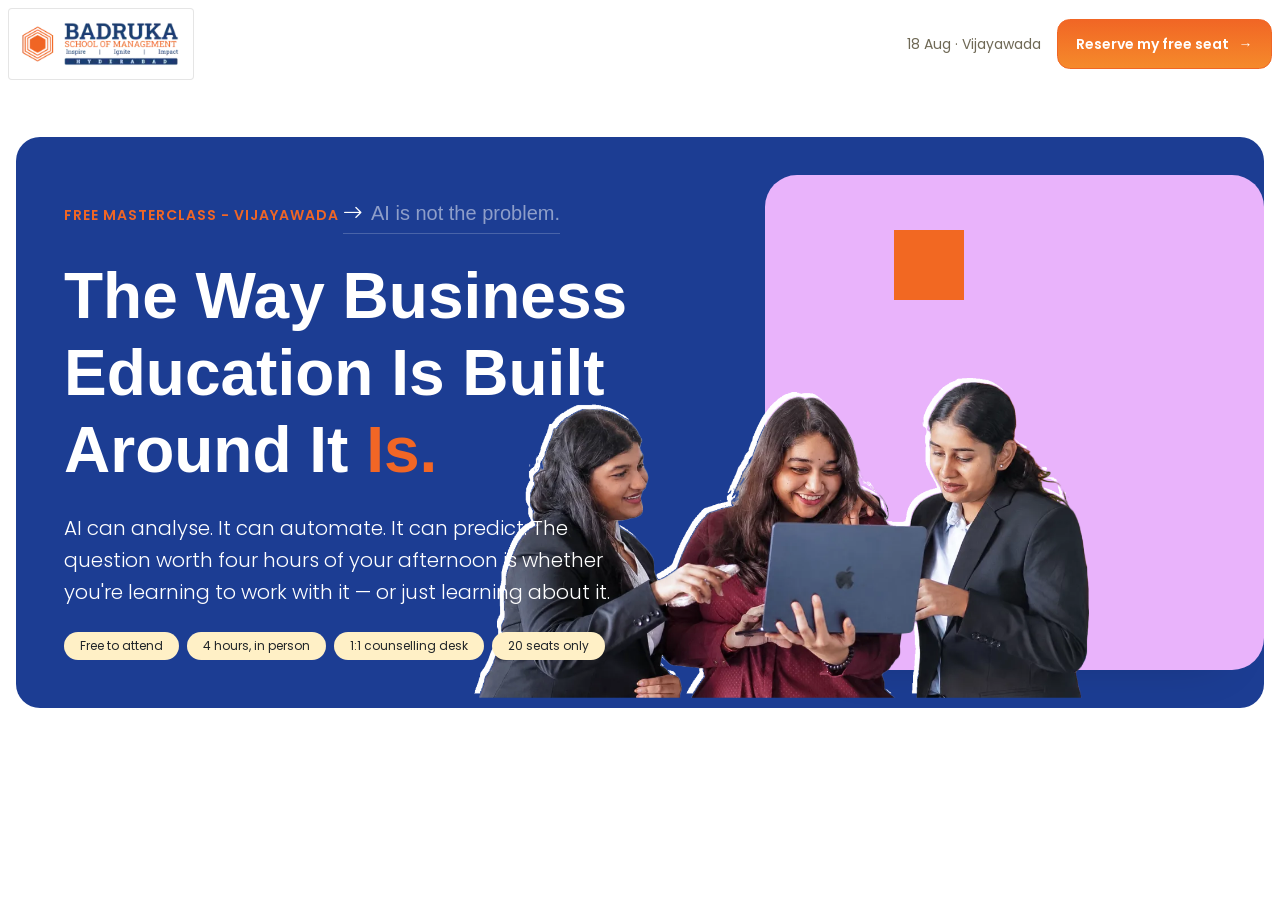
==== index.html @ 1cd5fc6a "commit changes" ====
<!doctype html>
<html lang="en">

<head>
  <meta charset="UTF-8" />
  <meta name="viewport" content="width=device-width, initial-scale=1.0" />
  <title>Badruka - MasterClass LP</title>
  <link rel="icon" href="images/favicon.webp" sizes="32x32" />
  <link rel="preconnect" href="https://fonts.googleapis.com">
  <link rel="preconnect" href="https://fonts.gstatic.com" crossorigin>
  <link
    href="https://fonts.googleapis.com/css2?family=Poppins:ital,wght@0,100;0,200;0,300;0,400;0,500;0,600;0,700;0,800;0,900;1,100;1,200;1,300;1,400;1,500;1,600;1,700;1,800;1,900&display=swap"
    rel="stylesheet">
  <link rel="preload" as="image" href="images/banner-mob.webp" media="(max-width: 767px)" fetchpriority="high" />
  <link rel="preload" as="image" href="images/BSM_2 1.webp" fetchpriority="high" />
  <link rel="preload" as="image" href="images/banner-top.webp" media="(min-width: 768px)" fetchpriority="high" />

  <link href="https://api.fontshare.com/v2/css?f[]=satoshi@300,400,500,700,900&display=swap" rel="stylesheet" />
  <link rel="stylesheet" href="https://cdn.jsdelivr.net/npm/bootstrap-icons@1.11.3/font/bootstrap-icons.min.css" />
  <link href="https://cdn.jsdelivr.net/npm/bootstrap@5.3.7/dist/css/bootstrap.min.css" rel="stylesheet" />
  <noscript>
    <link rel="stylesheet" href="https://cdn.jsdelivr.net/npm/bootstrap@5.3.3/dist/css/bootstrap.min.css" />
  </noscript>
  <link rel="stylesheet" href="https://cdn.jsdelivr.net/npm/swiper@11/swiper-bundle.min.css" />
  <link rel="stylesheet" href="css/style.css" />
</head>

<body>
  <nav>
    <div class="container header-contanier">
      <div class="row">
        <div class=" d-flex align-items-center justify-content-between gap-3 p-2">
          <div class="d-flex align-items-center justify-content-center bg-white navbar-img-box">
            <img src="images/BSM_2 1.webp" class="h-100 w-100 object-fit-cover" alt="">
          </div>
          <div class="left-nav-container d-flex align-items-center justify-content-center gap-3">
            <span class="text-color-gray font-normal d-none d-md-block">18 Aug · Vijayawada</span>
            <button class="admission-btn d-flex align-items-center justify-content-center text-white fw-600">Reserve my
              free seat
              <span>→</span></button>
          </div>
        </div>
      </div>
    </div>
  </nav>
  <section class="hero-section py-5 px-3 ">
    <div class="container-fluid position-relative overflow-hidden hero-card">
      <div class="row align-items-center g-4 min-vh-75">
        <div class="col-lg-6 z-2 text-white ps-lg-5 py-5">
          <span class="text-uppercase tracking-wide text-primary fw-semibold small">Free Masterclass - Vijayawada</span>

          <h2 class="h5 fw-normal text-white-50 mt-3 mb-4 strike-header">
            <i class="bi bi-arrow-right me-2 text-white"></i>AI is not the problem.
          </h2>

          <h1 class="display-3 fw-bold hero-title mb-4 text-white">
            The Way Business Education Is Built Around It <span class="text-primary">Is.</span>
          </h1>

          <p class="lead text-light-50 mb-4 max-w-lg">
            AI can analyse. It can automate. It can predict. The question worth four hours of your afternoon is whether
            you're learning to work with it — or just learning about it.
          </p>

          <!-- Feature Badges -->
          <div class="d-flex flex-wrap gap-2 mt-4">
            <span class="badge rounded-pill bg-cream text-dark fw-normal px-3 py-2">Free to attend</span>
            <span class="badge rounded-pill bg-cream text-dark fw-normal px-3 py-2">4 hours, in person</span>
            <span class="badge rounded-pill bg-cream text-dark fw-normal px-3 py-2">1:1 counselling desk</span>
            <span class="badge rounded-pill bg-cream text-dark fw-normal px-3 py-2">20 seats only</span>
          </div>
        </div>
        <div class="col-lg-6 position-relative z-1 d-flex justify-content-end align-items-center min-height-500">
          <!-- Pink Background Box -->
          <div class="pink-bg-card rounded-5"></div>

          <!-- Orange Decorative Box -->
          <div class="orange-square"></div>

          <!-- People Image Cutout -->
          <img src="images/ChatGPT Image Jul 30, 2026, 04_24_31 PM copy 1.webp" alt="Students"
            class="img-fluid people-img z-3">

          <!-- Booking Form Card -->
          <div class="card booking-card border-0 rounded-4 shadow-lg p-4 z-4">
            <span class="text-uppercase tracking-wider text-primary fw-bold x-small">Save Your Place</span>
            <h3 class="h4 fw-bold mb-4 mt-2">A room for 20 serious questions.</h3>

            <div class="detail-row d-flex justify-content-between py-2 border-bottom">
              <span class="text-muted text-uppercase x-small fw-semibold">Date</span>
              <span class="fw-medium small">Tuesday 18 August 2026</span>
            </div>

            <div class="detail-row d-flex justify-content-between py-2 border-bottom">
              <span class="text-muted text-uppercase x-small fw-semibold">Time</span>
              <span class="fw-medium small">12:00 PM – 4:00 PM IST</span>
            </div>

            <div class="detail-row d-flex justify-content-between py-2 border-bottom mb-4">
              <span class="text-muted text-uppercase x-small fw-semibold">Venue</span>
              <span class="fw-medium small text-end">DV Manor Hotel, Vijayawada</span>
            </div>

            <button class="btn btn-orange w-100 py-2 fw-semibold rounded-3 mb-4">
              Reserve my free seat &rarr;
            </button>

            <!-- Countdown Timer -->
            <div class="text-center">
              <p class="text-muted text-uppercase x-small fw-bold tracking-widest mb-2">Starts In</p>
              <div class="row text-center g-2">
                <div class="col-4">
                  <span class="h4 fw-bold mb-0 d-block">00</span>
                  <span class="x-small text-muted text-uppercase fw-semibold">Days</span>
                </div>
                <div class="col-4">
                  <span class="h4 fw-bold mb-0 d-block">00</span>
                  <span class="x-small text-muted text-uppercase fw-semibold">Hours</span>
                </div>
                <div class="col-4">
                  <span class="h4 fw-bold mb-0 d-block">00</span>
                  <span class="x-small text-muted text-uppercase fw-semibold">Mins</span>
                </div>
              </div>
            </div>
          </div>
        </div>
      </div>
    </div>
  </section>
</body>

</html>
---- css/style.css ----
:root {
  --primary: #f16625;
  --color-gray: #6F6956;
  --primary-dark: #d4551a;
  --secondary: #111111;
  --white: #ffffff;
  --text: #444444;
  --heading: #1b1b1b;
  --border: #ececec;
  --bg: #fafafa;
  --bg-blue: #1C3D93;
  --bg-pink: #E9B3FB;
  --bg-cream: #FFF0C6;
  --accent-orange: #f26822;
  --transition: 0.35s ease;
  --shadow: 0 15px 40px rgba(0, 0, 0, 0.08);
  --radius: 10px;
  --container: 1440px;
}

* {
  margin: 0;
  padding: 0;
  box-sizing: border-box;
}

html {
  scroll-behavior: smooth;
}

body {
  font-family: "Poppins", sans-serif;
  font-size: 16px;
  color: var(--text);
  background: #fff;
  overflow-x: hidden;
  line-height: 1.6;
}

img {
  max-width: 100%;
  display: block;
  transition: var(--transition);
}

a {
  text-decoration: none;
  transition: var(--transition);
}

a,
button {
  transition: all 0.3s ease;
}

ul {
  list-style: none;
  margin: 0;
  padding: 0;
}

button {
  border: none;
  outline: none;
}

p {
  margin-bottom: 0;
}

.container {
  max-width: var(--container);
}

.text-primary {
  color: var(--primary) !important;
}

.text-color-gray {
  color: var(--color-gray) !important;
}

.bg-primary {
  background: var(--primary) !important;
}

.rounded-xl {
  border-radius: 18px;
}

.fw-600 {
  font-weight: 600 !important;
}

.shadow-custom {
  box-shadow: var(--shadow);
}

.section-padding {
  padding: 80px 0;
}

.section-padding-sm {
  padding: 70px 0;
}

.zoom-hover {
  overflow: hidden;
  border-radius: 16px;
}

.zoom-hover img:hover {
  transform: scale(1.08);
}

/*==================================================
  SCROLLBAR
==================================================*/

::-webkit-scrollbar {
  width: 6px;
}

::-webkit-scrollbar-track {
  background: #f3f3f3;
}

::-webkit-scrollbar-thumb {
  background: var(--primary);
  border-radius: 20px;
}

::-webkit-scrollbar-thumb:hover {
  background: var(--primary-dark);
}

::selection {
  background: var(--primary);
  color: #fff;
}

h1,
h2,
h3,
h4,
h5,
h6 {
  font-family: 'Satoshi', sans-serif;
  color: var(--heading);
  font-weight: 700;
  margin-bottom: 0;
}

.header-contanier {
  border-bottom: 1px solid rgba(0, 0, 0, 0.00);
  background: rgba(255, 255, 255, 0.95);
}

.navbar-img-box {
  border-radius: 4px;
  border: 1px solid rgba(0, 0, 0, 0.10);
  padding: 10px;
}

.navbar-img-box img {
  aspect-ratio: 142.00/43.40;
  flex-shrink: 0;
  align-self: stretch;
  max-height: 50px;
}

.left-nav-container span,
.admission-btn {
  font-size: 14px;
  line-height: 20px;
}

.admission-btn {
  border-radius: 12.8px;
  border: 1px solid #F16625;
  background: linear-gradient(180deg, #F16625 0%, #F58A2B 100%);
  padding: 13.6px 18.4px;
  gap: 9.6px;
}

.admission-btn:hover {
  background: var(--primary-dark);
  color: #fff;
}

.text-orange {
  color: var(--accent-orange) !important;
}

.bg-cream {
  background-color: var(--bg-cream) !important;
}

.btn-orange {
  background-color: var(--accent-orange);
  color: #fff;
  border: none;
  transition: opacity 0.2s ease-in-out;
}

.btn-orange:hover {
  background-color: #d85718;
  color: #fff;
}

.x-small {
  font-size: 0.75rem;
}

.tracking-wide {
  letter-spacing: 1px;
}

.tracking-widest {
  letter-spacing: 2px;
}

/* Main Card Background */
.hero-card {
  background-color: var(--bg-blue);
  border-radius: 24px;
}

.strike-header {
  border-bottom: 1px solid rgba(255, 255, 255, 0.2);
  display: inline-block;
  padding-bottom: 8px;
}

/* Right Section Positioning */
.pink-bg-card {
  position: absolute;
  right: 0;
  top: 5%;
  width: 80%;
  height: 90%;
  background-color: var(--bg-pink);
  z-index: 1;
}

.orange-square {
  position: absolute;
  top: 15%;
  right: 48%;
  width: 70px;
  height: 70px;
  background-color: var(--accent-orange);
  z-index: 2;
}

/* Overlaying People Image */
.people-img {
  position: absolute;
  bottom: 0;
  right: 28%;
  max-height: 85%;
  object-fit: contain;
}

/* Floating White Booking Card */
.booking-card {
  position: relative;
  width: 380px;
  margin-right: 5%;
  background-color: var(--bg-cream);
}

.min-height-500 {
  min-height: 550px;
}

/* Mobile Responsiveness Overrides */
@media (max-width: 991.98px) {
  .pink-bg-card {
    width: 100%;
  }

  .people-img {
    position: relative;
    right: auto;
    max-height: 300px;
    margin-bottom: -30px;
  }

  .booking-card {
    width: 100%;
    margin-right: 0;
  }

  .orange-square {
    display: none;
  }
}

@media(max-width:768px) {
  .admission-btn {
    padding: 14px;
    gap: 6px;
  }
}
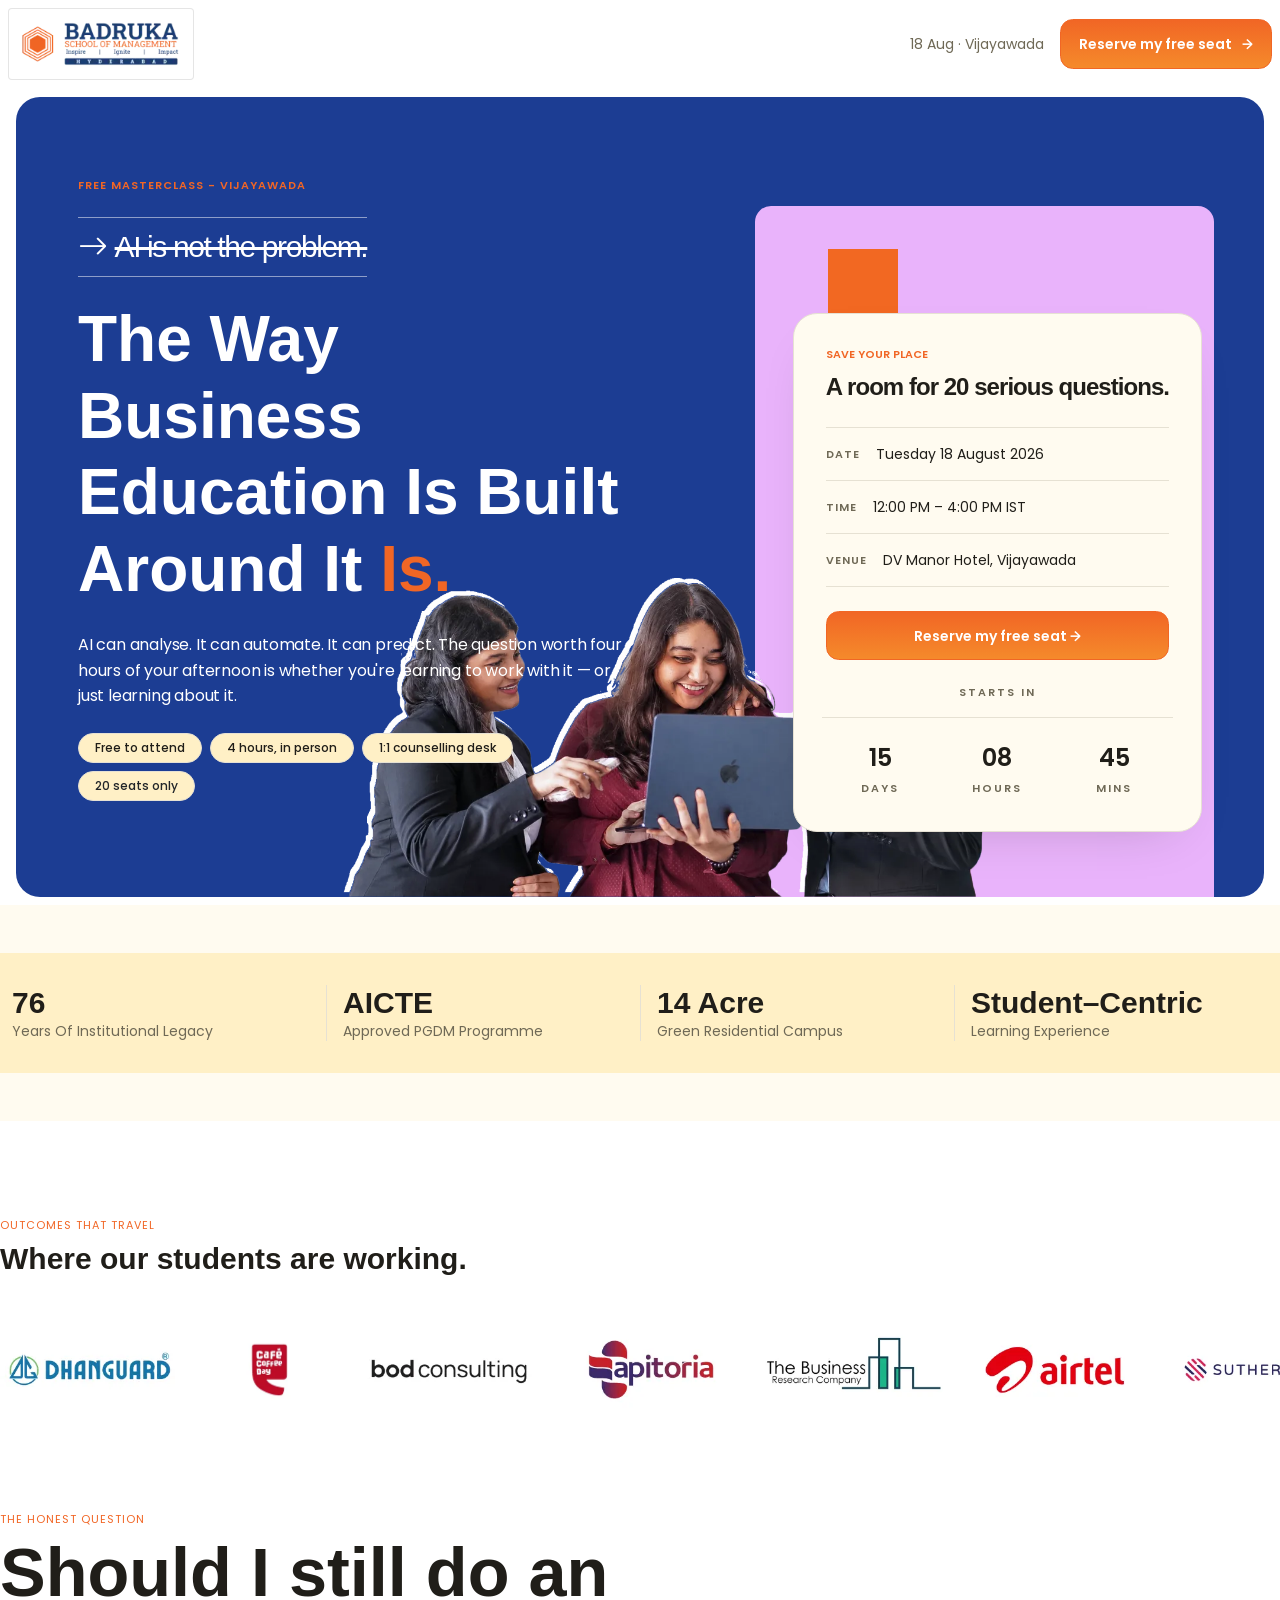
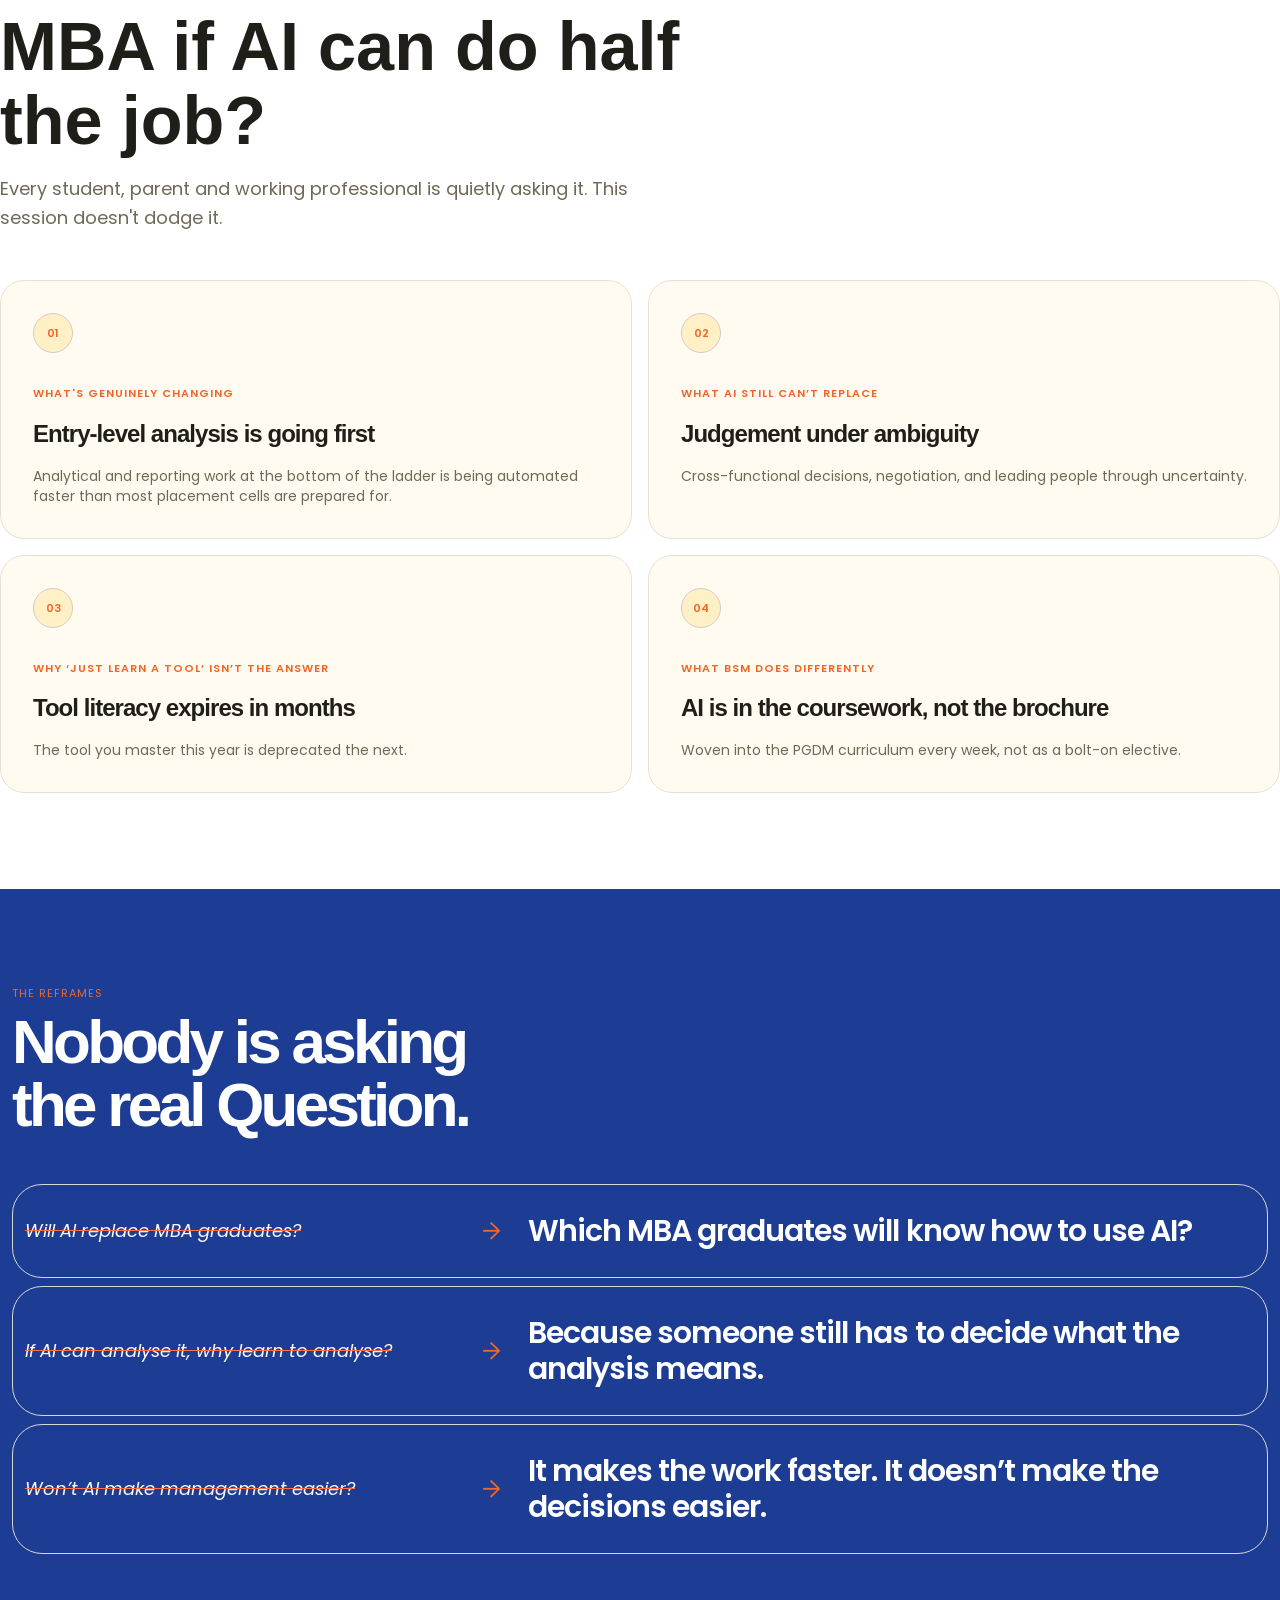
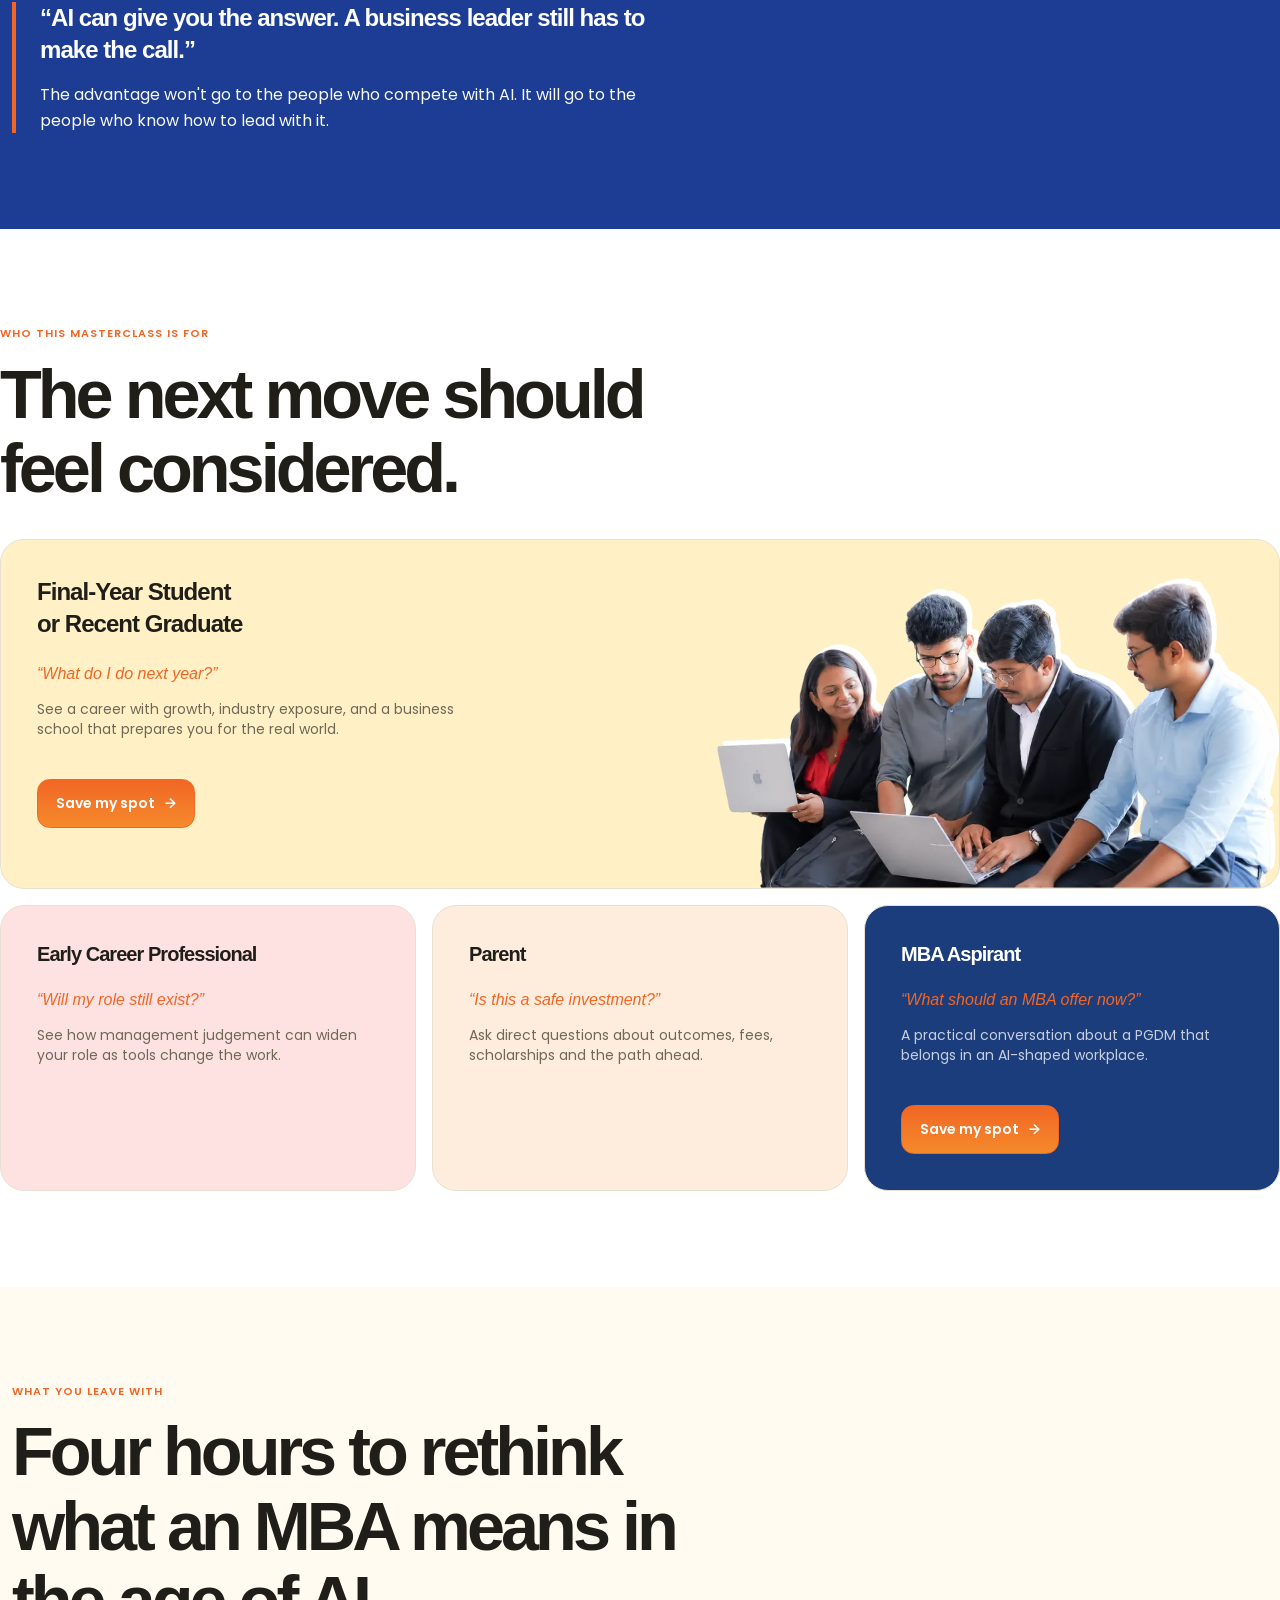
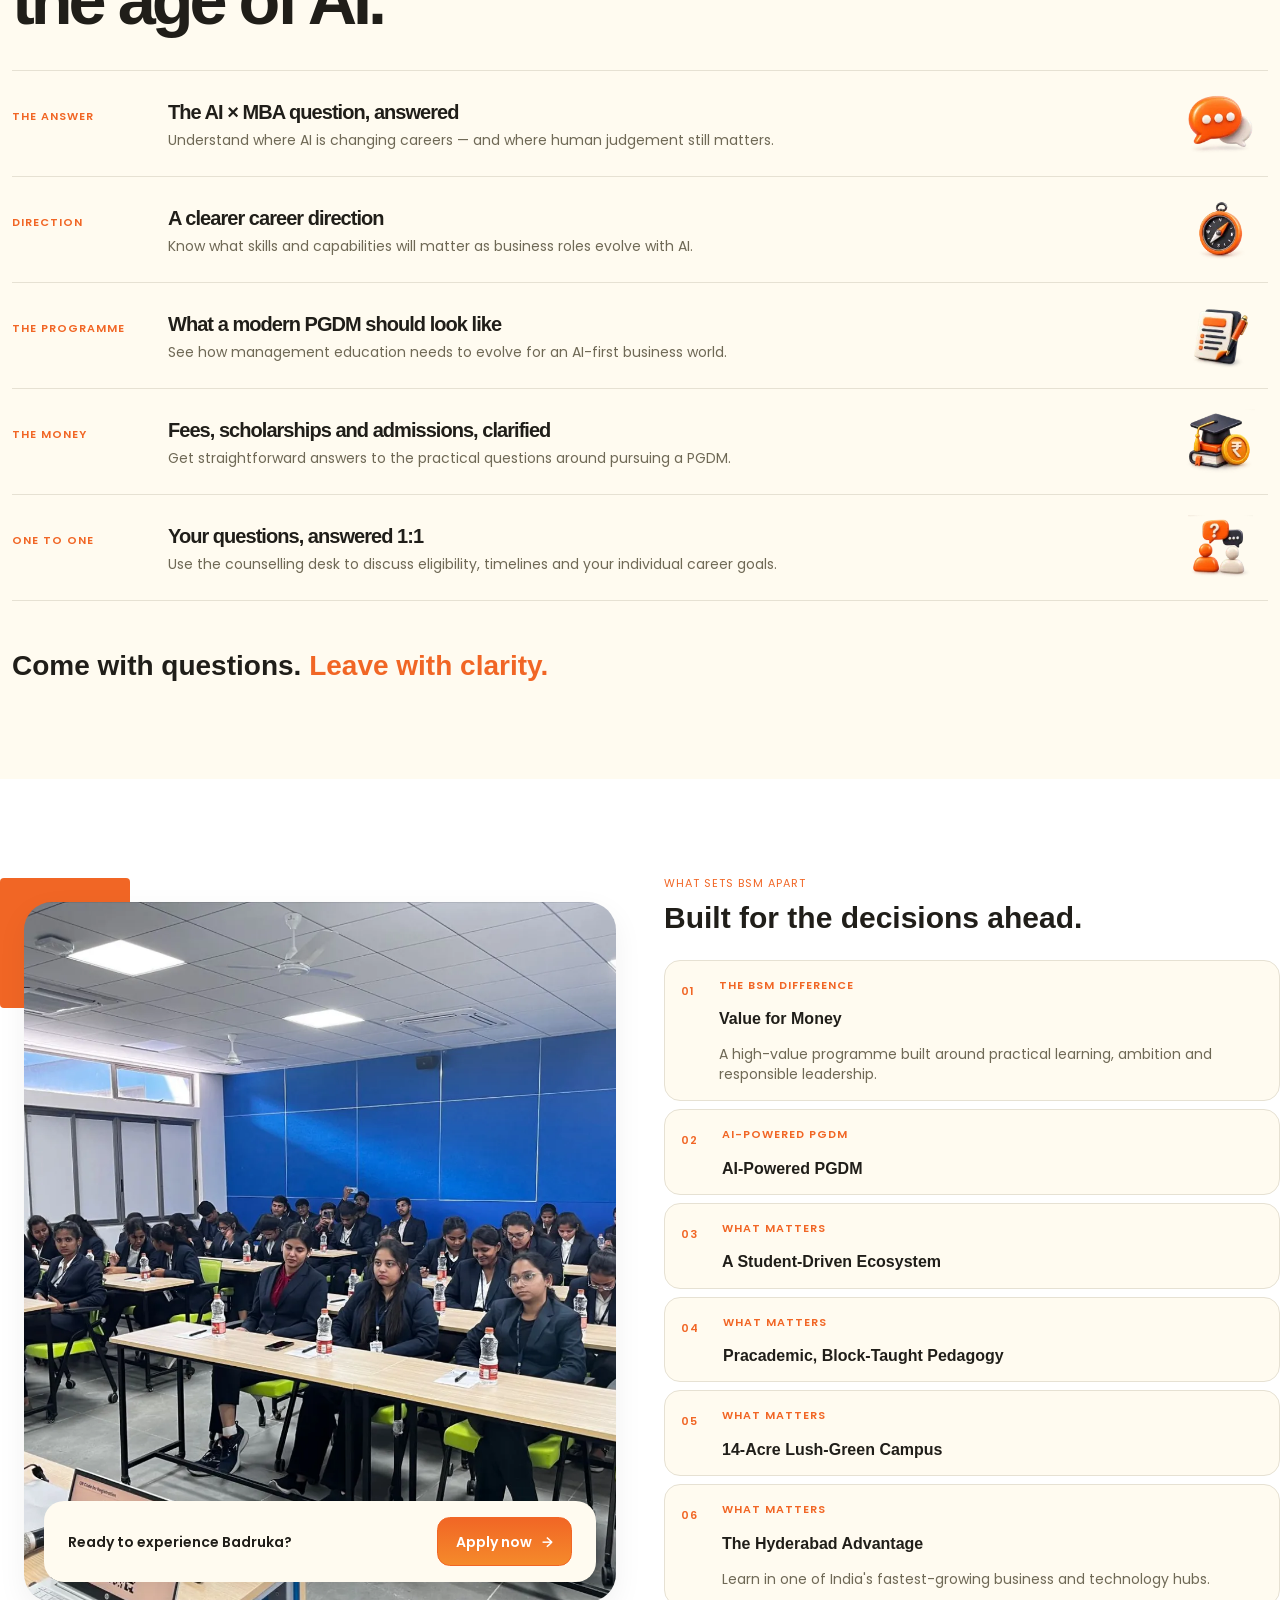
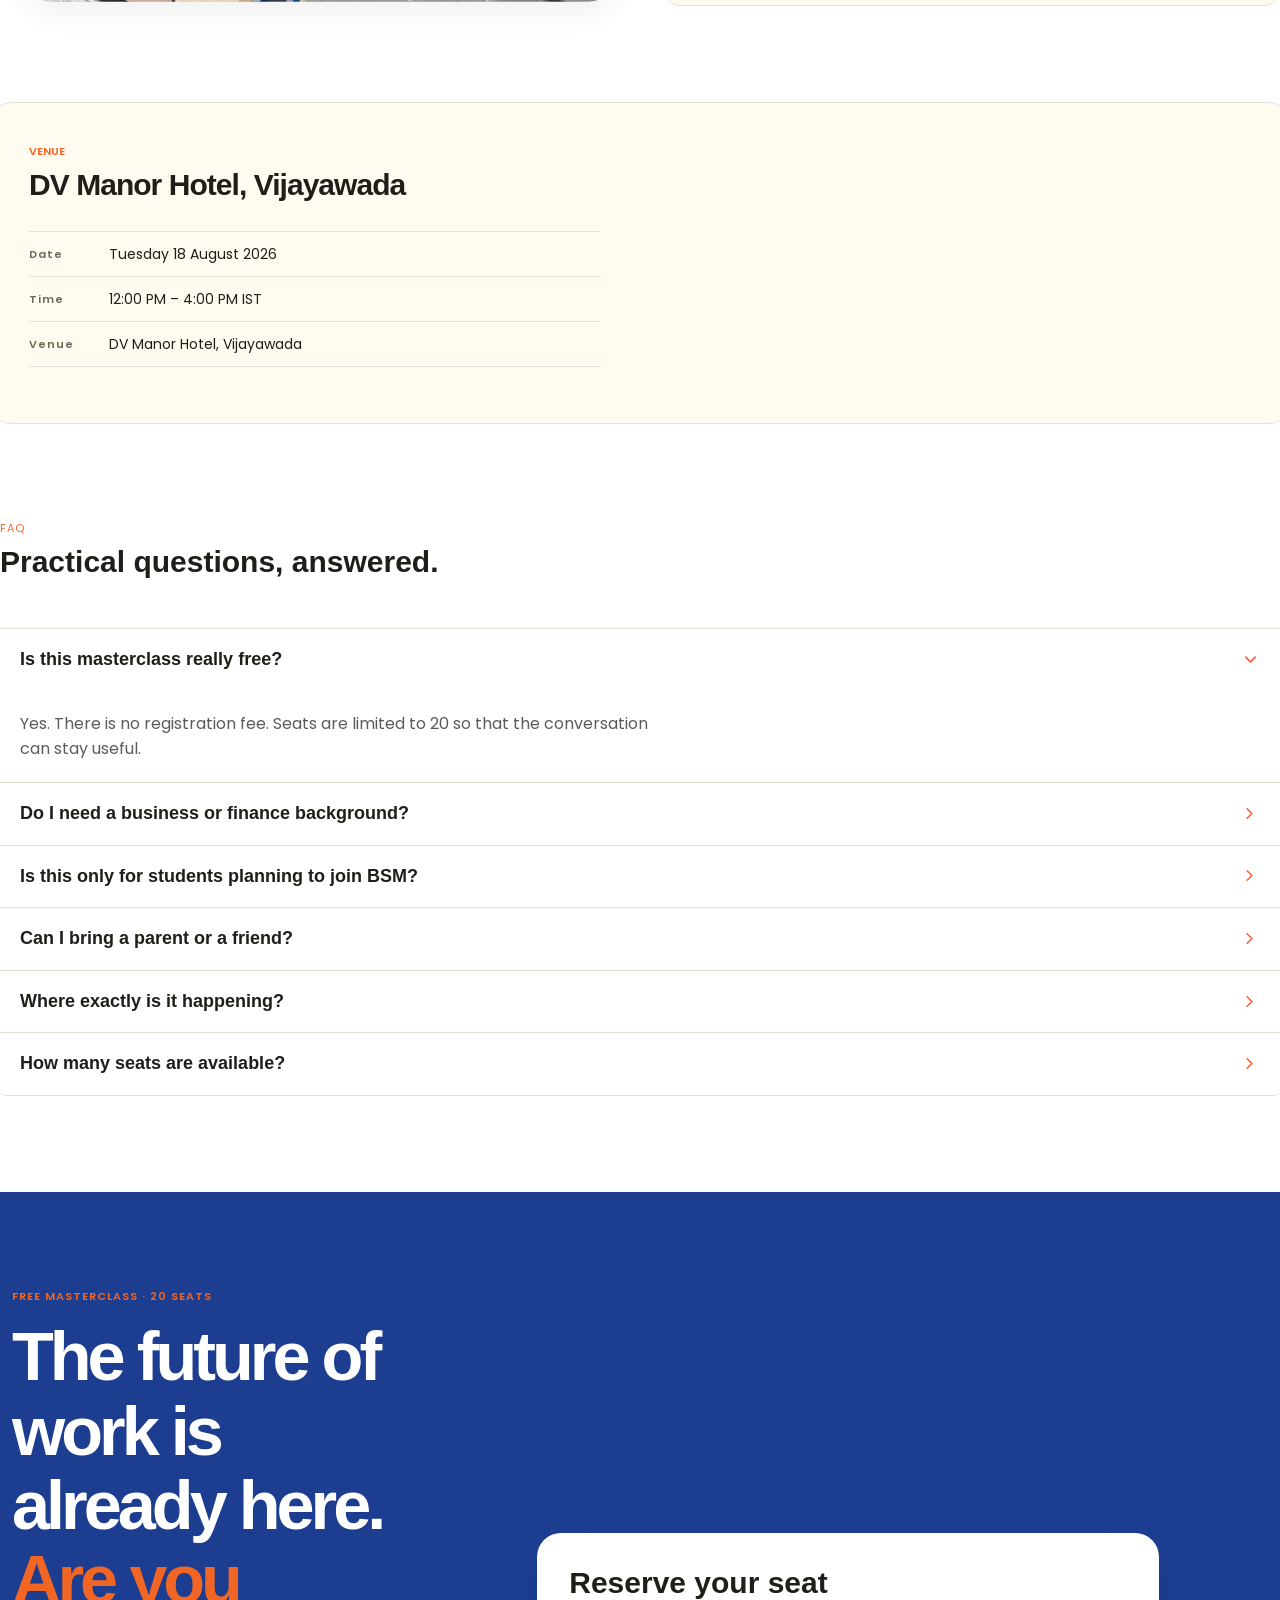
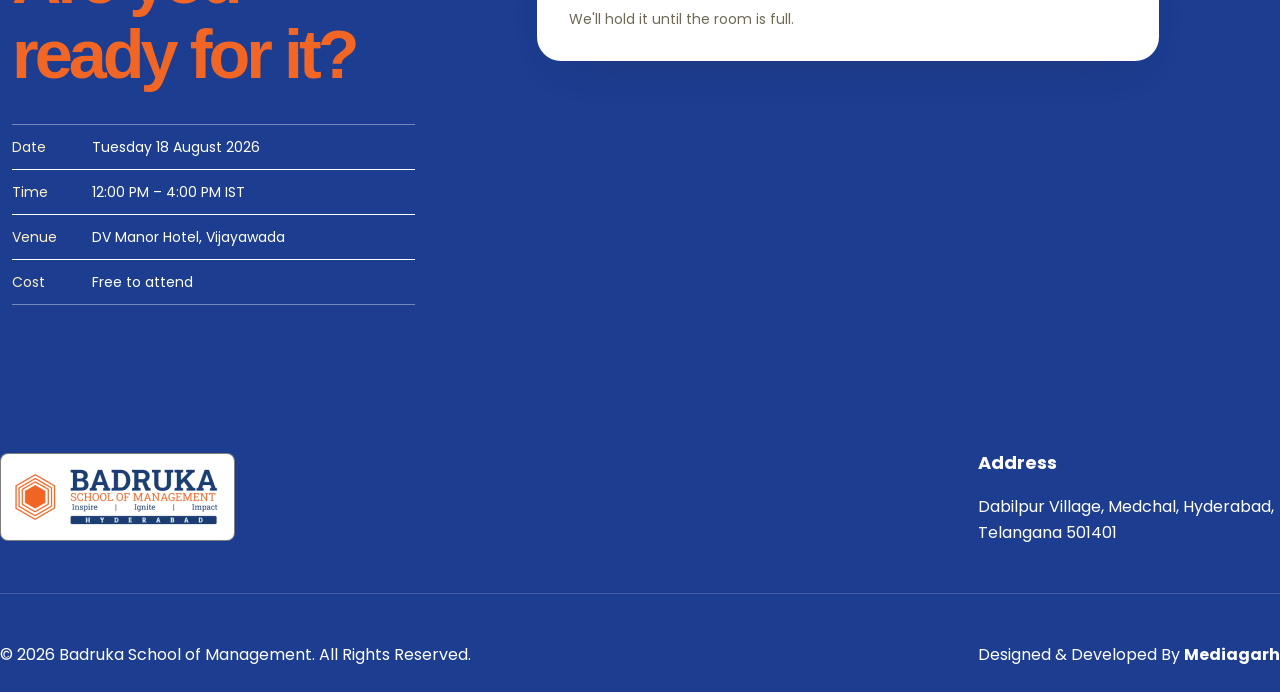
==== commit e8239f06: "full updates" ====
--- a/index.html
+++ b/index.html
@@ -9,7 +9,7 @@
   <link rel="preconnect" href="https://fonts.googleapis.com">
   <link rel="preconnect" href="https://fonts.gstatic.com" crossorigin>
   <link
-    href="https://fonts.googleapis.com/css2?family=Poppins:ital,wght@0,100;0,200;0,300;0,400;0,500;0,600;0,700;0,800;0,900;1,100;1,200;1,300;1,400;1,500;1,600;1,700;1,800;1,900&display=swap"
+    href="https://fonts.googleapis.com/css2?family=DM+Sans:ital,opsz,wght@0,9..40,100..1000;1,9..40,100..1000&family=Poppins:ital,wght@0,100;0,200;0,300;0,400;0,500;0,600;0,700;0,800;0,900;1,100;1,200;1,300;1,400;1,500;1,600;1,700;1,800;1,900&display=swap"
     rel="stylesheet">
   <link rel="preload" as="image" href="images/banner-mob.webp" media="(max-width: 767px)" fetchpriority="high" />
   <link rel="preload" as="image" href="images/BSM_2 1.webp" fetchpriority="high" />
@@ -43,83 +43,77 @@
       </div>
     </div>
   </nav>
-  <section class="hero-section py-5 px-3 ">
+  <section class="hero-section py-2 px-2 px-md-3 ">
     <div class="container-fluid position-relative overflow-hidden hero-card">
-      <div class="row align-items-center g-4 min-vh-75">
-        <div class="col-lg-6 z-2 text-white ps-lg-5 py-5">
-          <span class="text-uppercase tracking-wide text-primary fw-semibold small">Free Masterclass - Vijayawada</span>
-
-          <h2 class="h5 fw-normal text-white-50 mt-3 mb-4 strike-header">
-            <i class="bi bi-arrow-right me-2 text-white"></i>AI is not the problem.
+      <div class="row align-items-stretch g-3 g-md-4 hero-container">
+        <div class="col-lg-6 z-2 text-white d-flex flex-column gap-3 gap-md-4 pb-3 pb-md-5">
+          <p class="text-uppercase tracking-wide text-primary fw-600 hero-span">Free Masterclass - Vijayawada</p>
+
+          <h2 class="fw-normal text-white strike-header ">
+            <i class="bi bi-arrow-right me-2 text-white font-dm"></i>AI is not the problem.
           </h2>
-
-          <h1 class="display-3 fw-bold hero-title mb-4 text-white">
+          <h1 class="display-3 fw-bold hero-title text-white">
             The Way Business Education Is Built Around It <span class="text-primary">Is.</span>
           </h1>
 
-          <p class="lead text-light-50 mb-4 max-w-lg">
+          <p class="lead-para text-white">
             AI can analyse. It can automate. It can predict. The question worth four hours of your afternoon is whether
             you're learning to work with it — or just learning about it.
           </p>
 
-          <!-- Feature Badges -->
-          <div class="d-flex flex-wrap gap-2 mt-4">
-            <span class="badge rounded-pill bg-cream text-dark fw-normal px-3 py-2">Free to attend</span>
-            <span class="badge rounded-pill bg-cream text-dark fw-normal px-3 py-2">4 hours, in person</span>
-            <span class="badge rounded-pill bg-cream text-dark fw-normal px-3 py-2">1:1 counselling desk</span>
-            <span class="badge rounded-pill bg-cream text-dark fw-normal px-3 py-2">20 seats only</span>
-          </div>
-        </div>
-        <div class="col-lg-6 position-relative z-1 d-flex justify-content-end align-items-center min-height-500">
-          <!-- Pink Background Box -->
-          <div class="pink-bg-card rounded-5"></div>
-
-          <!-- Orange Decorative Box -->
+          <div class="d-flex flex-wrap gap-2 pb-md-5">
+            <span class="hero-badge badge rounded-pill bg-cream text-darkblack fw-500">Free to
+              attend</span>
+            <span class="hero-badge badge rounded-pill bg-cream text-darkblack fw-500">4 hours, in
+              person</span>
+            <span class="hero-badge badge rounded-pill bg-cream text-darkblack fw-500">1:1 counselling
+              desk</span>
+            <span class="hero-badge badge rounded-pill bg-cream text-dark fw-500">20 seats only</span>
+          </div>
+        </div>
+        <div class="col-lg-6 position-relative z-1 d-flex justify-content-end align-items-center ">
+          <div class="pink-bg-card h-100"></div>
           <div class="orange-square"></div>
-
-          <!-- People Image Cutout -->
           <img src="images/ChatGPT Image Jul 30, 2026, 04_24_31 PM copy 1.webp" alt="Students"
-            class="img-fluid people-img z-3">
-
-          <!-- Booking Form Card -->
-          <div class="card booking-card border-0 rounded-4 shadow-lg p-4 z-4">
-            <span class="text-uppercase tracking-wider text-primary fw-bold x-small">Save Your Place</span>
-            <h3 class="h4 fw-bold mb-4 mt-2">A room for 20 serious questions.</h3>
-
-            <div class="detail-row d-flex justify-content-between py-2 border-bottom">
-              <span class="text-muted text-uppercase x-small fw-semibold">Date</span>
-              <span class="fw-medium small">Tuesday 18 August 2026</span>
-            </div>
-
-            <div class="detail-row d-flex justify-content-between py-2 border-bottom">
-              <span class="text-muted text-uppercase x-small fw-semibold">Time</span>
-              <span class="fw-medium small">12:00 PM – 4:00 PM IST</span>
-            </div>
-
-            <div class="detail-row d-flex justify-content-between py-2 border-bottom mb-4">
-              <span class="text-muted text-uppercase x-small fw-semibold">Venue</span>
-              <span class="fw-medium small text-end">DV Manor Hotel, Vijayawada</span>
-            </div>
-
-            <button class="btn btn-orange w-100 py-2 fw-semibold rounded-3 mb-4">
+            class="img-fluid people-img d-none d-md-block" />
+          <div class="booking-card d-flex flex-column gap-3 gap-md-4">
+            <div class="d-flex flex-column gap-2">
+              <span class="text-uppercase tracking-wider text-primary fw-600 hero-span">Save Your Place</span>
+              <h3 class="text-darkblack booking-head fw-bold">A room for 20 serious questions.</h3>
+            </div>
+            <div class="d-flex flex-column">
+              <div class="detail-row d-flex gap-3 align-items-center boder-top">
+                <span class="detail-row-span text-color-gray text-uppercase tracking-wide fw-600 hero-span">Date</span>
+                <span class="hero-table-box text-darkblack">Tuesday 18 August 2026</span>
+              </div>
+
+              <div class="detail-row d-flex gap-3 align-items-center">
+                <span class="detail-row-span text-color-gray text-uppercase tracking-wide fw-600 hero-span">Time</span>
+                <span class="hero-table-box text-darkblack">12:00 PM – 4:00 PM IST</span>
+              </div>
+
+              <div class="detail-row d-flex gap-3 align-items-center">
+                <span class="detail-row-span text-color-gray text-uppercase tracking-wide fw-600 hero-span">Venue</span>
+                <span class="hero-table-box text-darkblack text-end">DV Manor Hotel, Vijayawada</span>
+              </div>
+            </div>
+            <button class="admission-btn d-flex align-items-center justify-content-center gap-3 text-white fw-600">
               Reserve my free seat &rarr;
             </button>
-
-            <!-- Countdown Timer -->
-            <div class="text-center">
-              <p class="text-muted text-uppercase x-small fw-bold tracking-widest mb-2">Starts In</p>
-              <div class="row text-center g-2">
+            <div class="text-center d-flex flex-column gap-3">
+              <p class="text-color-gray text-center text-uppercase hero-span fw-600 tracking-widest mb-2">Starts In</p>
+              <div class="row text-center g-2 boder-top pt-3">
                 <div class="col-4">
-                  <span class="h4 fw-bold mb-0 d-block">00</span>
-                  <span class="x-small text-muted text-uppercase fw-semibold">Days</span>
+                  <span class="text-darkblack text-center counter-number fw-600 d-block" id="days">00</span>
+                  <span class="text-color-gray text-center text-uppercase hero-span fw-600 tracking-widest">Days</span>
                 </div>
                 <div class="col-4">
-                  <span class="h4 fw-bold mb-0 d-block">00</span>
-                  <span class="x-small text-muted text-uppercase fw-semibold">Hours</span>
+                  <span class="text-darkblack text-center counter-number fw-600 d-block" id="hours">00</span>
+                  <span class="text-color-gray text-center text-uppercase hero-span fw-600 tracking-widest">Hours</span>
                 </div>
                 <div class="col-4">
-                  <span class="h4 fw-bold mb-0 d-block">00</span>
-                  <span class="x-small text-muted text-uppercase fw-semibold">Mins</span>
+                  <span class="text-darkblack text-center counter-number fw-600 d-block" id="minutes">00</span>
+                  <span class="text-color-gray text-center text-uppercase hero-span fw-600 tracking-widest">Mins</span>
                 </div>
               </div>
             </div>
@@ -128,6 +122,687 @@
       </div>
     </div>
   </section>
+  <section class="bg-secondary container-py px-0">
+    <div class="bg-cream container-fluid ">
+      <div class="container counter-container">
+        <div class="row align-items-stretch text-start g-3 g-md-0">
+          <div class="col-6 col-md-3 stat-item text-center text-md-start">
+            <h3 class="stat-number fw-600 text-darkblack">76</h3>
+            <p class="stat-label text-color-gray">Years Of Institutional Legacy</p>
+          </div>
+
+          <div class="col-6 col-md-3 stat-item border-left text-center text-md-start">
+            <h3 class="stat-number fw-600 text-darkblack">AICTE</h3>
+            <p class="stat-label text-color-gray">Approved PGDM Programme</p>
+          </div>
+
+          <div class="col-6 col-md-3 stat-item border-left text-center text-md-start">
+            <h3 class="stat-number fw-600 text-darkblack">14 Acre</h3>
+            <p class="stat-label text-color-gray">Green Residential Campus</p>
+          </div>
+
+          <div class="col-6 col-md-3 stat-item border-left text-center text-md-start">
+            <h3 class="stat-number fw-600 text-darkblack">Student–Centric</h3>
+            <p class="stat-label text-color-gray">Learning Experience</p>
+          </div>
+
+        </div>
+      </div>
+    </div>
+  </section>
+  <section>
+    <div class="container form-container">
+      <div class="d-flex flex-column container-gap">
+        <div class="d-flex flex-column gap-2">
+          <span class="text-primary text-uppercase tracking-wide hero-span">Outcomes that travel</span>
+          <h2 class="text-darkblack fw-600 logo-container-heading">Where our students are working.</h2>
+        </div>
+        <div class="marquee-wrapper overflow-hidden">
+          <div class="marquee-content d-flex align-items-center justify-content-around overflow-hidden">
+            <div class="brand-logo"><img src="images/Logo.webp" alt="DhanGuard"
+                class=" img-fluid h-100 w-100 object-fit-contain"></div>
+            <div class="brand-logo"><img src="images/Logo-1.webp" alt="Cafe Coffee Day"
+                class=" img-fluid h-100 w-100 object-fit-contain"></div>
+            <div class="brand-logo"><img src="images/Logo-2.webp" alt="bod consulting"
+                class=" img-fluid h-100 w-100 object-fit-contain"></div>
+            <div class="brand-logo"><img src="images/Logo-3.webp" alt="apitoria"
+                class=" img-fluid h-100 w-100 object-fit-contain"></div>
+            <div class="brand-logo"><img src="images/Logo-4.webp" alt="The Business Research Company"
+                class=" img-fluid h-100 w-100 object-fit-contain"></div>
+            <div class="brand-logo"><img src="images/Logo-5.webp" alt="Airtel"
+                class=" img-fluid h-100 w-100 object-fit-contain"></div>
+            <div class="brand-logo"><img src="images/Logo-6.webp" alt="DhanGuard"
+                class=" img-fluid h-100 w-100 object-fit-contain"></div>
+            <div class="brand-logo"><img src="images/Logo-7.webp" alt="Cafe Coffee Day"
+                class=" img-fluid h-100 w-100 object-fit-contain"></div>
+            <div class="brand-logo"><img src="images/Logo-8.webp" alt="bod consulting"
+                class=" img-fluid h-100 w-100 object-fit-contain"></div>
+            <div class="brand-logo"><img src="images/Logo-9.webp" alt="apitoria"
+                class=" img-fluid h-100 w-100 object-fit-contain"></div>
+            <div class="brand-logo"><img src="images/Logo-10.webp" alt="The Business Research Company"
+                class=" img-fluid h-100 w-100 object-fit-contain"></div>
+            <div class="brand-logo"><img src="images/Logo-11.webp" alt="Airtel"
+                class=" img-fluid h-100 w-100 object-fit-contain"></div>
+            <div class="brand-logo"><img src="images/Logo-12.webp" alt="The Business Research Company"
+                class=" img-fluid h-100 w-100 object-fit-contain"></div>
+            <div class="brand-logo"><img src="images/Logo-13.webp" alt="Airtel"
+                class=" img-fluid h-100 w-100 object-fit-contain"></div>
+            <div class="brand-logo"><img src="images/Logo-14.webp" alt="The Business Research Company"
+                class=" img-fluid h-100 w-100 object-fit-contain"></div>
+          </div>
+        </div>
+      </div>
+    </div>
+    <div class="container form-container pt-0 d-flex flex-column container-gap">
+      <div class="row">
+        <div class="d-flex flex-column gap-2 col-md-7 pe-md-5">
+          <span class="text-primary text-uppercase tracking-wide hero-span">The honest question</span>
+          <h2 class="text-darkblack fw-600 honest-question-heading mb-2">Should I still do an MBA if AI can do half the
+            job?
+          </h2>
+          <p class="text-color-gray honest-question-para mb-0">Every student, parent and working professional is quietly
+            asking it. This session doesn't dodge it.</p>
+        </div>
+      </div>
+      <div class="row g-3">
+        <div class="col-12 col-md-6">
+          <div class="feature-card bg-secondary hover-bg-darkcream h-100 d-flex flex-column">
+            <div>
+              <span
+                class="badge-number d-flex align-items-center justify-content-center fw-600 text-primary rounded-circle text-center">01</span>
+            </div>
+            <div class="d-flex flex-column gap-2 gap-md-3">
+              <span class="card-subtitle d-block text-uppercase text-primary fw-600 tracking-wide mb-0">What's
+                Genuinely
+                Changing</span>
+              <h4 class="card-title fw-600 text-darkblack mb-0">Entry-level analysis is going first</h4>
+              <p class="card-text text-color-gray mb-0">
+                Analytical and reporting work at the bottom of the ladder is being automated faster than most placement
+                cells are prepared for.
+              </p>
+            </div>
+          </div>
+        </div>
+        <div class="col-12 col-md-6">
+          <div class="feature-card bg-secondary hover-bg-darkcream h-100 d-flex flex-column ">
+            <div>
+              <span
+                class="badge-number d-flex align-items-center justify-content-center fw-600 text-primary rounded-circle text-center">02</span>
+            </div>
+            <div class="d-flex flex-column gap-2 gap-md-3">
+              <span class="card-subtitle d-block text-uppercase text-primary fw-600 tracking-wide mb-0">What AI still
+                can’t replace</span>
+              <h4 class="card-title fw-600 text-darkblack mb-0">Judgement under ambiguity</h4>
+              <p class="card-text text-color-gray mb-0">
+                Cross-functional decisions, negotiation, and leading people through uncertainty.
+              </p>
+            </div>
+          </div>
+        </div>
+        <div class="col-12 col-md-6">
+          <div class="feature-card bg-secondary hover-bg-darkcream h-100 d-flex flex-column">
+            <div>
+              <span
+                class="badge-number d-flex align-items-center justify-content-center fw-600 text-primary rounded-circle text-center">03</span>
+            </div>
+            <div class="d-flex flex-column gap-2 gap-md-3">
+              <span class="card-subtitle d-block text-uppercase text-primary fw-600 tracking-wide mb-0">Why ‘just learn
+                a tool’ isn’t the answer</span>
+              <h4 class="card-title fw-600 text-darkblack mb-0">Tool literacy expires in months</h4>
+              <p class="card-text text-color-gray mb-0">The tool you master this year is deprecated the next.
+              </p>
+            </div>
+          </div>
+        </div>
+        <div class="col-12 col-md-6">
+          <div class="feature-card bg-secondary hover-bg-darkcream h-100 d-flex flex-column ">
+            <div>
+              <span
+                class="badge-number d-flex align-items-center justify-content-center fw-600 text-primary rounded-circle text-center">04</span>
+            </div>
+            <div class="d-flex flex-column gap-2 gap-md-3">
+              <span class="card-subtitle d-block text-uppercase text-primary fw-600 tracking-wide mb-0">What BSM does
+                differently</span>
+              <h4 class="card-title fw-600 text-darkblack mb-0">AI is in the coursework, not the brochure</h4>
+              <p class="card-text text-color-gray mb-0">
+                Woven into the PGDM curriculum every week, not as a bolt-on elective.
+              </p>
+            </div>
+          </div>
+        </div>
+      </div>
+    </div>
+  </section>
+  <section class="position-relative overflow-hidden">
+    <div class="container-fluid bg-blue reframe-section">
+      <div class="container form-container">
+        <div class="d-flex flex-column container-gap">
+          <div class="d-flex flex-column gap-2">
+            <span class="text-primary text-uppercase tracking-wide hero-span">The reframes</span>
+            <h2 class="text-white fw-600 nobody-container-heading">Nobody is asking the real Question.</h2>
+          </div>
+          <div class="d-flex flex-column gap-2">
+            <div class="reframe-card gap-2 gap-md-3">
+              <div class="strikethrough-text line-through fst-italic text-F8F8F8">
+                Will AI replace MBA graduates?
+              </div>
+              <div class="arrow-icon d-none d-md-block text-center text-primary">&rarr;</div>
+              <div class="reframe-text fw-600 text-white ls--1">
+                Which MBA graduates will know how to use AI?
+              </div>
+            </div>
+            <div class="reframe-card gap-2 gap-md-3">
+              <div class="strikethrough-text line-through fst-italic text-F8F8F8">
+                If AI can analyse it, why learn to analyse?
+              </div>
+              <div class="arrow-icon d-none d-md-block text-center text-primary">&rarr;</div>
+              <div class="reframe-text fw-600 text-white ls--1">
+                Because someone still has to decide what the analysis means.
+              </div>
+            </div>
+            <div class="reframe-card gap-2 gap-md-3">
+              <div class="strikethrough-text line-through fst-italic text-F8F8F8">
+                Won’t AI make management easier?
+              </div>
+              <div class="arrow-icon d-none d-md-block text-center text-primary">&rarr;</div>
+              <div class="reframe-text fw-600 text-white ls--1">
+                It makes the work faster. It doesn’t make the decisions easier.
+              </div>
+            </div>
+          </div>
+
+          <!-- Quote Block -->
+          <div class="quote-box max-w-670px ps-3 ps-md-4 d-flex flex-column gap-2 gap-md-3">
+            <h4 class="fw-600 ls--1 quote-title text-white">
+              “AI can give you the answer. A business leader still has to make the call.”
+            </h4>
+            <p class="quote-subtext mb-0 text-F8F8F8">
+              The advantage won't go to the people who compete with AI. It will go to the people who know how to lead
+              with it.
+            </p>
+          </div>
+        </div>
+      </div>
+    </div>
+  </section>
+  <section>
+    <div class="container form-container ">
+      <div class="row">
+        <p class="text-uppercase tracking-wide text-primary fw-600 hero-span mb-2 mb-md-3">Who this masterclass is for
+        </p>
+        <h2 class="form-left-head fw-bold hero-title text-darkblack max-w-670px">
+          The next move should feel considered.
+        </h2>
+      </div>
+      <div class="row g-3 align-items-stretch">
+        <div class="col-12">
+          <div class="masterclass-card student-card-img min-h-350 bg-cream border position-relative">
+            <div class="">
+              <h2 class="text-darkblack fw-600 ls--1 masterclass-title mb-2 mb-md-4">Final-Year Student<br />
+                or Recent Graduate</h2>
+              <h3 class="fst-italic text-primary masterclass-subtitle fw-normal mb-3">“What do I do next year?”</h3>
+              <p class="text-color-gray masterclass-para max-w-460px mb-md-3">See a career with growth, industry
+                exposure,
+                and a
+                business
+                school that
+                prepares you for the real
+                world.</p>
+              <button class="admission-btn d-flex align-items-center justify-content-center text-white fw-600">Save my
+                spot
+                <span>→</span></button>
+            </div>
+            <div class="pgdm-student">
+              <img src="images/Image (Students collaborating around a laptop).webp" alt="Students" />
+            </div>
+          </div>
+        </div>
+        <div class="col-12 col-md-4">
+          <div class="masterclass-card bg-pink border position-relative h-100">
+            <h2 class="text-darkblack fw-600 ls--1 masterclass-card-title mb-2 mb-md-4">Early Career Professional </h2>
+            <h3 class="fst-italic text-primary masterclass-subtitle fw-normal mb-3">“Will my role still exist?”</h3>
+            <p class="text-color-gray masterclass-para max-w-460px ">See how management judgement can widen your
+              role as tools change the work.</p>
+          </div>
+        </div>
+        <div class="col-12 col-md-4">
+          <div class="masterclass-card bg-darkcream border position-relative h-100">
+            <h2 class="text-darkblack fw-600 ls--1 masterclass-card-title mb-2 mb-md-4">Parent </h2>
+            <h3 class="fst-italic text-primary masterclass-subtitle fw-normal mb-3">“Is this a safe investment?”</h3>
+            <p class="text-color-gray masterclass-para max-w-460px ">Ask direct questions about outcomes, fees,
+              scholarships and the path ahead.</p>
+          </div>
+        </div>
+        <div class="col-12 col-md-4">
+          <div class="masterclass-card bg-cardblue border position-relative h-100">
+            <h2 class="text-white fw-600 ls--1 masterclass-card-title mb-2 mb-md-4">MBA Aspirant </h2>
+            <h3 class="fst-italic text-primary masterclass-subtitle fw-normal mb-3">“What should an MBA offer now?”</h3>
+            <p class="text-white opacity-75 masterclass-para max-w-460px mb-md-3">A practical conversation about a PGDM
+              that
+              belongs in an AI-shaped workplace.</p>
+            <button class="admission-btn d-flex align-items-center justify-content-center text-white fw-600">Save my
+              spot
+              <span>→</span></button>
+          </div>
+        </div>
+      </div>
+  </section>
+  <section class="container-fluid bg-secondary">
+    <div class="container form-container ">
+      <div class="">
+        <p class="text-uppercase tracking-wide text-primary fw-600 hero-span mb-2 mb-md-3">What you leave with</p>
+        <h2 class="form-left-head fw-bold hero-title text-darkblack max-w-670px">
+          Four hours to rethink what an MBA means in the age of AI.
+        </h2>
+      </div>
+      <div class="feature-rows-wrapper">
+        <div class="feature-item border-top d-flex flex-column flex-md-row align-items-md-center gap-2 gap-md-3">
+          <div
+            class="text-uppercase tracking-wide text-primary fw-600 hero-span mb-2 mb-md-3 flex-shrink-0 min-w-140px">
+            THE ANSWER
+          </div>
+          <div class="feature-content">
+            <h3 class="feature-title ls--1 text-darkblack fw-600 mb-1">The AI &times; MBA question, answered</h3>
+            <p class="feature-description text-color-gray mb-0">Understand where AI is changing careers &mdash; and
+              where
+              human
+              judgement still matters.</p>
+          </div>
+          <div class="feature-icon-wrapper ms-md-auto">
+            <img src="images/Image-6.webp" alt="Icon" class="h-100 w-100 object-fit-contain" />
+          </div>
+        </div>
+        <div class="feature-item border-top d-flex flex-column flex-md-row align-items-md-center gap-2 gap-md-3">
+          <div
+            class="text-uppercase tracking-wide text-primary fw-600 hero-span mb-2 mb-md-3 flex-shrink-0 min-w-140px">
+            Direction
+          </div>
+          <div class="feature-content">
+            <h3 class="feature-title ls--1 text-darkblack fw-600 mb-1">A clearer career direction</h3>
+            <p class="feature-description text-color-gray mb-0">Know what skills and capabilities will matter as
+              business roles evolve with AI.</p>
+          </div>
+          <div class="feature-icon-wrapper ms-md-auto">
+            <img src="images/Image-7.webp" alt="Icon" class="h-100 w-100 object-fit-contain" />
+          </div>
+        </div>
+        <div class="feature-item border-top d-flex flex-column flex-md-row align-items-md-center gap-2 gap-md-3">
+          <div
+            class="text-uppercase tracking-wide text-primary fw-600 hero-span mb-2 mb-md-3 flex-shrink-0 min-w-140px">
+            The
+            programme
+          </div>
+          <div class="feature-content">
+            <h3 class="feature-title ls--1 text-darkblack fw-600 mb-1">What a modern PGDM should look like</h3>
+            <p class="feature-description text-color-gray mb-0">See how management education needs to evolve for an
+              AI-first business world.</p>
+          </div>
+          <div class="feature-icon-wrapper ms-md-auto">
+            <img src="images/Image-8.webp" alt="Icon" class="h-100 w-100 object-fit-contain" />
+          </div>
+        </div>
+        <div class="feature-item border-top d-flex flex-column flex-md-row align-items-md-center gap-2 gap-md-3">
+          <div
+            class="text-uppercase tracking-wide text-primary fw-600 hero-span mb-2 mb-md-3 flex-shrink-0 min-w-140px">
+            The money
+          </div>
+          <div class="feature-content">
+            <h3 class="feature-title ls--1 text-darkblack fw-600 mb-1">Fees, scholarships and admissions, clarified</h3>
+            <p class="feature-description text-color-gray mb-0">Get straightforward answers to the practical questions
+              around pursuing a PGDM.</p>
+          </div>
+          <div class="feature-icon-wrapper ms-md-auto">
+            <img src="images/Image-9.webp" alt="Icon" class="h-100 w-100 object-fit-contain" />
+          </div>
+        </div>
+        <div
+          class="feature-item border-top border-bottom d-flex flex-column flex-md-row align-items-md-center gap-2 gap-md-3">
+          <div
+            class="text-uppercase tracking-wide text-primary fw-600 hero-span mb-2 mb-md-3 flex-shrink-0 min-w-140px">
+            One to one
+          </div>
+          <div class="feature-content">
+            <h3 class="feature-title ls--1 text-darkblack fw-600 mb-1">Your questions, answered 1:1</h3>
+            <p class="feature-description text-color-gray mb-0">Use the counselling desk to discuss eligibility,
+              timelines and your individual career goals.</p>
+          </div>
+          <div class="feature-icon-wrapper ms-md-auto">
+            <img src="images/Image-10.webp" alt="Icon" class="h-100 w-100 object-fit-contain" />
+          </div>
+        </div>
+      </div>
+
+      <!-- Bottom Tagline -->
+      <div class="mt-4 mt-md-5">
+        <h3 class="bottom-tagline fw-bold text-darkblack">
+          Come with questions. <span class="text-primary">Leave with clarity.</span>
+        </h3>
+      </div>
+    </div>
+  </section>
+
+  <section>
+    <div class="container form-container overflow-x-hidden">
+      <div class="row g-4 g-md-5 align-items-center">
+        <div class="col-lg-6">
+          <div class="image-wrapper">
+            <div class="orange-corner-box"></div>
+            <div class="main-card">
+              <img id="activeImg" src="images/Image.webp" alt="Campus Building" />
+              <div class="image-bottom-bar bg-secondary d-flex align-items-center justify-content-between">
+                <span class="text-darkblack fw-600">Ready to experience Badruka?</span>
+                <a href="#" class="admission-btn d-flex align-items-center justify-content-center text-white fw-600">
+                  Apply now <span>&rarr;</span>
+                </a>
+              </div>
+            </div>
+          </div>
+        </div>
+        <div class="col-lg-6">
+          <div class="d-flex flex-column gap-3 gap-md-4">
+            <div class="d-flex flex-column gap-2">
+              <span class="text-primary text-uppercase tracking-wide hero-span">What sets BSM apart</span>
+              <h2 class="text-darkblack fw-600 logo-container-heading">Built for the decisions ahead.</h2>
+            </div>
+            <div class="feature-list d-flex flex-column gap-2">
+              <div class="bsm-card d-flex align-items-start gap-3 gap-md-4" data-img="images/Image.webp">
+                <div class="bsm-card-header" data-img="images/Image.webp">
+                  <span class="text-primary text-uppercase tracking-wide fw-600 bsm-card-number">01</span>
+                </div>
+                <div class="d-flex flex-column gap-2 gap-md-3">
+                  <span class="text-primary text-uppercase tracking-wide fw-600 bsm-card-span">THE BSM
+                    DIFFERENCE</span>
+                  <h3 class="bsm-title text-darkblack fw-600">Value for Money</h3>
+                  <p class="bsm-para text-color-gray">
+                    A high-value programme built around practical learning, ambition and responsible leadership.
+                  </p>
+                </div>
+              </div>
+              <div class="bsm-card d-flex align-items-start gap-3 gap-md-4" data-img="images/Image-1.webp">
+                <div class="bsm-card-header" data-img="images/Image.webp">
+                  <span class="text-primary text-uppercase tracking-wide fw-600 bsm-card-number">02</span>
+                </div>
+                <div class="d-flex flex-column gap-2 gap-md-3">
+                  <span class="text-primary text-uppercase tracking-wide fw-600 bsm-card-span">AI-Powered PGDM</span>
+                  <h3 class="bsm-title text-darkblack fw-600">AI-Powered PGDM</h3>
+                </div>
+              </div>
+              <div class="bsm-card d-flex align-items-start gap-3 gap-md-4" data-img="images/Image-2.webp">
+                <div class="bsm-card-header" data-img="images/Image.webp">
+                  <span class="text-primary text-uppercase tracking-wide fw-600 bsm-card-number">03</span>
+                </div>
+                <div class="d-flex flex-column gap-2 gap-md-3">
+                  <span class="text-primary text-uppercase tracking-wide fw-600 bsm-card-span">What matters</span>
+                  <h3 class="bsm-title text-darkblack fw-600">A Student-Driven Ecosystem</h3>
+                </div>
+              </div>
+              <div class="bsm-card d-flex align-items-start gap-3 gap-md-4" data-img="images/Image-3.webp">
+                <div class="bsm-card-header" data-img="images/Image.webp">
+                  <span class="text-primary text-uppercase tracking-wide fw-600 bsm-card-number">04</span>
+                </div>
+                <div class="d-flex flex-column gap-2 gap-md-3">
+                  <span class="text-primary text-uppercase tracking-wide fw-600 bsm-card-span">What Matters</span>
+                  <h3 class="bsm-title text-darkblack fw-600">Pracademic, Block-Taught Pedagogy</h3>
+                </div>
+              </div>
+              <div class="bsm-card d-flex align-items-start gap-3 gap-md-4" data-img="images/Image-4.webp">
+                <div class="bsm-card-header" data-img="images/Image.webp">
+                  <span class="text-primary text-uppercase tracking-wide fw-600 bsm-card-number">05</span>
+                </div>
+                <div class="d-flex flex-column gap-2 gap-md-3">
+                  <span class="text-primary text-uppercase tracking-wide fw-600 bsm-card-span">What Matters</span>
+                  <h3 class="bsm-title text-darkblack fw-600">14-Acre Lush-Green Campus</h3>
+                </div>
+              </div>
+              <div class="bsm-card d-flex align-items-start gap-3 gap-md-4" data-img="images/Image-5.webp">
+                <div class="bsm-card-header" data-img="images/Image.webp">
+                  <span class="text-primary text-uppercase tracking-wide fw-600 bsm-card-number">06</span>
+                </div>
+                <div class="d-flex flex-column gap-2 gap-md-3">
+                  <span class="text-primary text-uppercase tracking-wide fw-600 bsm-card-span">What Matters</span>
+                  <h3 class="bsm-title text-darkblack fw-600">The Hyderabad Advantage</h3>
+                  <p class="bsm-para text-color-gray">
+                    Learn in one of India's fastest-growing business and technology hubs.
+                  </p>
+                </div>
+              </div>
+            </div>
+          </div>
+        </div>
+      </div>
+    </div>
+    <div class="container form-container pt-0 px-4 px-md-0">
+      <div
+        class="venue bg-secondary border-radius-24 d-flex flex-column flex-md-row align-items-stretch row overflow-hidden">
+        <div class="venue-left d-flex flex-column col-12 col-md-6">
+          <div class="d-flex flex-column gap-2">
+            <span class="text-uppercase tracking-wider text-primary fw-600 hero-span">Venue</span>
+            <h3 class="text-darkblack venue-head fw-600 ls--1">DV Manor Hotel, Vijayawada</h3>
+          </div>
+          <div class="d-flex flex-column">
+            <div class="venue-row d-flex gap-3 align-items-center border-top border-bottom">
+              <span class="detail-row-span text-color-gray min-w-64px tracking-wide fw-600 hero-span">Date</span>
+              <span class="hero-table-box text-darkblack">Tuesday 18 August 2026</span>
+            </div>
+
+            <div class="venue-row d-flex gap-3 align-items-center border-bottom">
+              <span class="detail-row-span text-color-gray min-w-64px tracking-wide fw-600 hero-span">Time</span>
+              <span class="hero-table-box text-darkblack">12:00 PM – 4:00 PM IST</span>
+            </div>
+
+            <div class="venue-row d-flex gap-3 align-items-center border-bottom">
+              <span class="detail-row-span text-color-gray min-w-64px tracking-wide fw-600 hero-span">Venue</span>
+              <span class="hero-table-box text-darkblack text-end">DV Manor Hotel, Vijayawada</span>
+            </div>
+          </div>
+        </div>
+        <div class="col-12 col-lg-6 px-0">
+          <div class="map-wrapper" style="height: 320px;">
+            <iframe
+              src="https://www.google.com/maps/embed?pb=!1m18!1m12!1m3!1d3825.438260274116!2d80.64805!3d16.50393!2m3!1f0!2f0!3f0!3m2!1i1024!2i768!4f13.1!3m3!1m2!1s0x3a35fa1a3ee30591%3A0xbd3da1a00f263ad5!2sQuality%20Hotel%20DV%20Manor!5e0!3m2!1sen!2sin!4v1700000000000!5m2!1sen!2sin"
+              width="100%" height="100%" style="border:0;" allowfullscreen="" loading="lazy"
+              referrerpolicy="no-referrer-when-downgrade">
+            </iframe>
+          </div>
+        </div>
+      </div>
+    </div>
+    <div class="container form-container pt-0">
+      <div class="d-flex flex-column container-gap">
+        <div class="d-flex flex-column gap-2">
+          <span class="text-primary text-uppercase tracking-wide hero-span">FAQ</span>
+          <h2 class="text-darkblack fw-600 logo-container-heading">Practical questions, answered.</h2>
+        </div>
+        <div class="accordion custom-accordion" id="faqAccordion">
+
+          <!-- Item 1 (Open by Default) -->
+          <div class="accordion-item border-0 border-top border-bottom rounded-0">
+            <h2 class="accordion-header" id="faqHeading1">
+              <button class="accordion-button shadow-none bg-transparent fw-600 text-darkblack px-0" type="button"
+                data-bs-toggle="collapse" data-bs-target="#faqCollapse1" aria-expanded="true"
+                aria-controls="faqCollapse1">
+                Is this masterclass really free?
+              </button>
+            </h2>
+            <div id="faqCollapse1" class="accordion-collapse collapse show" aria-labelledby="faqHeading1"
+              data-bs-parent="#faqAccordion">
+              <div class="accordion-body  text-muted">
+                Yes. There is no registration fee. Seats are limited to 20 so that the conversation can stay useful.
+              </div>
+            </div>
+          </div>
+
+          <!-- Item 2 -->
+          <div class="accordion-item border-0 border-bottom">
+            <h2 class="accordion-header" id="faqHeading2">
+              <button class="accordion-button collapsed shadow-none bg-transparent fw-600 text-darkblack px-0"
+                type="button" data-bs-toggle="collapse" data-bs-target="#faqCollapse2" aria-expanded="false"
+                aria-controls="faqCollapse2">
+                Do I need a business or finance background?
+              </button>
+            </h2>
+            <div id="faqCollapse2" class="accordion-collapse collapse" aria-labelledby="faqHeading2"
+              data-bs-parent="#faqAccordion">
+              <div class="accordion-body  text-muted">
+                No. The session is designed for students, graduates, working professionals, parents and MBA aspirants.
+              </div>
+            </div>
+          </div>
+
+          <!-- Item 3 -->
+          <div class="accordion-item border-0 border-bottom">
+            <h2 class="accordion-header" id="faqHeading3">
+              <button class="accordion-button collapsed shadow-none bg-transparent fw-600 text-darkblack px-0"
+                type="button" data-bs-toggle="collapse" data-bs-target="#faqCollapse3" aria-expanded="false"
+                aria-controls="faqCollapse3">
+                Is this only for students planning to join BSM?
+              </button>
+            </h2>
+            <div id="faqCollapse3" class="accordion-collapse collapse" aria-labelledby="faqHeading3"
+              data-bs-parent="#faqAccordion">
+              <div class="accordion-body  text-muted">
+                No. The masterclass is open to anyone interested in understanding how management education fits into an
+                AI-driven career landscape.
+              </div>
+            </div>
+          </div>
+
+          <!-- Item 4 -->
+          <div class="accordion-item border-0 border-bottom">
+            <h2 class="accordion-header" id="faqHeading4">
+              <button class="accordion-button collapsed shadow-none bg-transparent fw-600 text-darkblack px-0"
+                type="button" data-bs-toggle="collapse" data-bs-target="#faqCollapse4" aria-expanded="false"
+                aria-controls="faqCollapse4">
+                Can I bring a parent or a friend?
+              </button>
+            </h2>
+            <div id="faqCollapse4" class="accordion-collapse collapse" aria-labelledby="faqHeading4"
+              data-bs-parent="#faqAccordion">
+              <div class="accordion-body  text-muted">
+                Yes, subject to seat availability. Each attendee should complete the registration process.
+              </div>
+            </div>
+          </div>
+
+          <!-- Item 5 -->
+          <div class="accordion-item border-0 border-bottom">
+            <h2 class="accordion-header" id="faqHeading5">
+              <button class="accordion-button collapsed shadow-none bg-transparent fw-600 text-darkblack px-0"
+                type="button" data-bs-toggle="collapse" data-bs-target="#faqCollapse5" aria-expanded="false"
+                aria-controls="faqCollapse5">
+                Where exactly is it happening?
+              </button>
+            </h2>
+            <div id="faqCollapse5" class="accordion-collapse collapse" aria-labelledby="faqHeading5"
+              data-bs-parent="#faqAccordion">
+              <div class="accordion-body  text-muted">
+                The event will take place at DV Manor Hotel, Near Benz Circle, Vijayawada.
+              </div>
+            </div>
+          </div>
+
+          <!-- Item 6 -->
+          <div class="accordion-item border-0 border-bottom">
+            <h2 class="accordion-header" id="faqHeading6">
+              <button class="accordion-button collapsed shadow-none bg-transparent fw-600 text-darkblack px-0"
+                type="button" data-bs-toggle="collapse" data-bs-target="#faqCollapse6" aria-expanded="false"
+                aria-controls="faqCollapse6">
+                How many seats are available?
+              </button>
+            </h2>
+            <div id="faqCollapse6" class="accordion-collapse collapse" aria-labelledby="faqHeading6"
+              data-bs-parent="#faqAccordion">
+              <div class="accordion-body  text-muted">
+                Only 20 seats are currently remaining.
+              </div>
+            </div>
+          </div>
+
+        </div>
+      </div>
+    </div>
+  </section>
+  <footer>
+    <div class="background-blue">
+      <div class="container ">
+        <div class="row form-container align-items-center">
+          <div class="col-12 col-md-4">
+            <div class="">
+              <p class="text-uppercase tracking-wide text-primary fw-600 hero-span mb-2 mb-md-3">Free masterclass · 20
+                seats</p>
+              <h2 class="form-left-head fw-bold hero-title text-white">
+                The future of work is already here. <br /><span class="text-primary">Are you ready for it?</span>
+              </h2>
+              <div class="d-flex flex-column border-form-container">
+                <div class="d-flex align-items-center border-bottom border-white form-row-span gap-3">
+                  <span class="min-w-64px text-cream">Date</span>
+                  <span class="text-white">Tuesday 18 August 2026</span>
+                </div>
+                <div class="d-flex align-items-center border-bottom border-white form-row-span gap-3">
+                  <span class="min-w-64px text-cream">Time</span>
+                  <span class="text-white">12:00 PM – 4:00 PM IST</span>
+                </div>
+                <div class="d-flex align-items-center border-bottom border-white form-row-span gap-3">
+                  <span class="min-w-64px text-cream">Venue</span>
+                  <span class="text-white">DV Manor Hotel, Vijayawada</span>
+                </div>
+                <div class="d-flex align-items-center form-row-span gap-3">
+                  <span class="min-w-64px text-cream">Cost</span>
+                  <span class="text-white">Free to attend</span>
+                </div>
+              </div>
+            </div>
+          </div>
+          <div class="col-12 col-md-7 align-items-center justify-content-center d-flex ">
+            <div class="form-card bg-white ">
+              <h3 class="text-darkblack form-header fw-bold mb-2">Reserve your seat</h3>
+              <p class="text-color-gray form-subheading">We'll hold it until the room is full.</p>
+            </div>
+          </div>
+        </div>
+      </div>
+      <div class="container container-py pb-0">
+        <div class="position-relative z-2">
+          <div class="row align-items-center gy-2 gy-md-5">
+            <div class="col-lg-9">
+              <div class="footer-bsm-left">
+                <div class="footer-bsm-action d-flex align-items-center flex-wrap">
+                  <a href="#" class="footer-bsm-logo d-flex align-items-center justify-content-center">
+                    <img src="images/BSM_2 1.webp" alt="Badruka" />
+                  </a>
+                </div>
+              </div>
+            </div>
+            <div class="col-lg-3">
+              <div class="footer-bsm-address d-flex flex-column gap-3 text-white">
+                <span class="fw-bold"> Address </span>
+                <p>Dabilpur Village, Medchal, Hyderabad, Telangana 501401</p>
+              </div>
+            </div>
+          </div>
+          <div class="footer-bsm-divider"></div>
+          <div class="footer-bsm-bottom">
+            <div class="row align-items-center gy-3">
+              <div class="col-md-6">
+                <p class="footer-bsm-copy text-white ">© 2026 Badruka School of Management. All Rights Reserved.</p>
+              </div>
+
+              <div class="col-md-6 text-md-end">
+                <p class="footer-bsm-credit text-white">
+                  Designed &amp; Developed By
+                  <a href="https://mediagarh.com/" target="_blank" class="fw-bold text-white"> Mediagarh </a>
+                </p>
+              </div>
+            </div>
+          </div>
+        </div>
+      </div>
+    </div>
+  </footer>
+  <!-- Bootstrap 5 JS Bundle with Popper -->
+  <script src="https://cdn.jsdelivr.net/npm/bootstrap@5.3.3/dist/js/bootstrap.bundle.min.js"></script>
+  <script src="js/script.js"></script>
+
 </body>
 
 </html>
--- a/css/style.css
+++ b/css/style.css
@@ -1,6 +1,7 @@
 :root {
   --primary: #f16625;
   --color-gray: #6F6956;
+  --color-darkblack: #201E19;
   --primary-dark: #d4551a;
   --secondary: #111111;
   --white: #ffffff;
@@ -11,6 +12,7 @@
   --bg-blue: #1C3D93;
   --bg-pink: #E9B3FB;
   --bg-cream: #FFF0C6;
+  --bg-darkcream: #FEECDC;
   --accent-orange: #f26822;
   --transition: 0.35s ease;
   --shadow: 0 15px 40px rgba(0, 0, 0, 0.08);
@@ -28,8 +30,10 @@
   scroll-behavior: smooth;
 }
 
+
 body {
-  font-family: "Poppins", sans-serif;
+  font-family: "Poppins", "DM Sans", sans-serif;
+  overflow-x: hidden !important;
   font-size: 16px;
   color: var(--text);
   background: #fff;
@@ -37,6 +41,10 @@
   line-height: 1.6;
 }
 
+.font-dm {
+  font-family: "DM Sans", sans-serif;
+}
+
 img {
   max-width: 100%;
   display: block;
@@ -84,12 +92,20 @@
   background: var(--primary) !important;
 }
 
+.bg-secondary {
+  background: #FFFBF0 !important;
+}
+
 .rounded-xl {
   border-radius: 18px;
 }
 
 .fw-600 {
   font-weight: 600 !important;
+}
+
+.fw-500 {
+  font-weight: 500 !important;
 }
 
 .shadow-custom {
@@ -137,6 +153,10 @@
 ::selection {
   background: var(--primary);
   color: #fff;
+}
+
+.min-w-64px {
+  min-width: 64px !important;
 }
 
 h1,
@@ -151,6 +171,10 @@
   margin-bottom: 0;
 }
 
+.container-py {
+  padding: 48px 0px;
+}
+
 .header-contanier {
   border-bottom: 1px solid rgba(0, 0, 0, 0.00);
   background: rgba(255, 255, 255, 0.95);
@@ -170,7 +194,16 @@
 }
 
 .left-nav-container span,
-.admission-btn {
+.admission-btn,
+.hero-table-box,
+.stat-label,
+.form-row-span,
+.form-subheading,
+.card-text,
+.image-bottom-bar span,
+.bsm-para,
+.feature-description,
+.masterclass-para {
   font-size: 14px;
   line-height: 20px;
 }
@@ -192,8 +225,33 @@
   color: var(--accent-orange) !important;
 }
 
+.text-darkblack {
+  color: var(--color-darkblack) !important;
+}
+
+.text-cream {
+  color: var(--bg-cream) !important;
+}
+
+.text-F8F8F8 {
+  color: #F8F8F8 !important;
+}
+
 .bg-cream {
   background-color: var(--bg-cream) !important;
+}
+
+.bg-darkcream,
+.hover-bg-darkcream:hover {
+  background-color: var(--bg-darkcream) !important;
+}
+
+.background-blue {
+  background-color: #1C3D90 !important;
+}
+
+.bg-cardblue {
+  background-color: #1C3D7C !important;
 }
 
 .btn-orange {
@@ -208,8 +266,13 @@
   color: #fff;
 }
 
-.x-small {
-  font-size: 0.75rem;
+.hero-span,
+.badge-number,
+.card-subtitle,
+.bsm-card-span,
+.bsm-card-number {
+  font-size: 11px;
+  line-height: 16.5px;
 }
 
 .tracking-wide {
@@ -221,79 +284,697 @@
 }
 
 /* Main Card Background */
-.hero-card {
+.hero-container {
+  padding: 80px 50px 0px 50px;
+}
+
+.hero-card,
+.bg-blue {
   background-color: var(--bg-blue);
+}
+
+.bg-pink {
+  background-color: #FEE2E2 !important;
+}
+
+.hero-card,
+.border-radius-24 {
   border-radius: 24px;
 }
 
 .strike-header {
-  border-bottom: 1px solid rgba(255, 255, 255, 0.2);
+  border-top: 1px solid rgba(255, 255, 255, 0.5);
+  border-bottom: 1px solid rgba(255, 255, 255, 0.5);
   display: inline-block;
-  padding-bottom: 8px;
-}
-
-/* Right Section Positioning */
+  padding: 13px 0px;
+  font-size: 30px;
+  line-height: 30px;
+  letter-spacing: -1.4px;
+  text-decoration-line: line-through;
+  width: fit-content;
+}
+
+.lead-para {
+  font-size: 16px;
+  font-weight: 400;
+  line-height: 25.6px;
+  letter-spacing: -0.2px;
+  max-width: 550px;
+}
+
+.hero-badge {
+  padding: 8px 16px;
+  border: 1px solid #E6E1D3;
+}
+
 .pink-bg-card {
   position: absolute;
   right: 0;
-  top: 5%;
+  top: 4%;
   width: 80%;
-  height: 90%;
   background-color: var(--bg-pink);
-  z-index: 1;
+  border-radius: 16px 16px 0 0;
 }
 
 .orange-square {
   position: absolute;
-  top: 15%;
-  right: 48%;
+  top: 10%;
+  right: 55%;
   width: 70px;
   height: 70px;
   background-color: var(--accent-orange);
-  z-index: 2;
-}
-
-/* Overlaying People Image */
+}
+
 .people-img {
   position: absolute;
   bottom: 0;
-  right: 28%;
-  max-height: 85%;
+  right: 40%;
+  max-height: 100%;
+  max-width: 650px;
   object-fit: contain;
 }
 
 /* Floating White Booking Card */
 .booking-card {
   position: relative;
-  width: 380px;
-  margin-right: 5%;
-  background-color: var(--bg-cream);
-}
-
-.min-height-500 {
-  min-height: 550px;
+  right: 0%;
+  top: 5%;
+  border-radius: 24px;
+  border: 1px solid #E6E1D3;
+  background: #FFFBF0;
+  box-shadow: 0 20px 50px -30px rgba(32, 30, 25, 0.25);
+  padding: 32px;
+}
+
+.booking-head,
+.counter-number,
+.card-title,
+.arrow-icon,
+.quote-title,
+.masterclass-title {
+  font-size: 24px;
+  line-height: 32px;
+}
+
+.booking-head,
+.card-title,
+.ls--1 {
+  letter-spacing: -0.96px;
+}
+
+.detail-row {
+  padding: 16px 0;
+  border-bottom: 1px solid #E6E1D3;
+}
+
+.boder-top {
+  border-top: 1px solid #E6E1D3;
+}
+
+.counter-container {
+  padding: 32px 0px;
+}
+
+.stat-number,
+.form-header,
+.logo-container-heading,
+.reframe-text,
+.venue-head {
+  font-size: 30px;
+  line-height: 36px;
+}
+
+.form-container {
+  padding: 96px 0;
+}
+
+.container-gap,
+.form-container {
+  gap: 48px
+}
+
+.form-left-head {
+  font-size: 68.45px;
+  line-height: 74.352px;
+  letter-spacing: -4px;
+  margin-bottom: 32px;
+}
+
+.honest-question-heading,
+.form-left-head {
+  font-size: 68.45px;
+  line-height: 74.352px;
+}
+
+.form-row-span,
+.venue-row {
+  padding: 12px 0;
+}
+
+.form-card {
+  border-radius: 24px;
+  box-shadow: 0 20px 50px -30px rgba(32, 30, 25, 0.25);
+  padding: 32px;
+}
+
+.marquee-wrapper {
+  position: relative;
+  width: 100%;
+  white-space: nowrap;
+}
+
+.marquee-content {
+  width: max-content;
+  gap: 22px;
+  animation: marquee-scroll 20s linear infinite;
+}
+
+/* Hover par scroll pause karne ke liye (Optional) */
+.marquee-wrapper:hover .marquee-content {
+  animation-play-state: paused;
+}
+
+@keyframes marquee-scroll {
+  0% {
+    transform: translateX(0%);
+  }
+
+  100% {
+    transform: translateX(-50%);
+  }
+}
+
+.brand-logo {
+  max-height: 90px;
+  aspect-ratio: 2/1;
+  object-fit: contain;
+  flex-shrink: 0;
+}
+
+.border-form-container {
+  border-top: 1px solid rgba(255, 251, 240, 0.40);
+  border-bottom: 1px solid rgba(255, 251, 240, 0.40);
+}
+
+.feature-card {
+  border-radius: 24px;
+  transition: all 0.4s cubic-bezier(0.165, 0.84, 0.44, 1);
+  border: 1px solid #E6E1D3;
+  padding: 32px;
+  gap: 32px;
+}
+
+.hover-bg-darkcream {
+  transition: background-color 0.35s ease, transform 0.35s ease, box-shadow 0.35s ease;
+}
+
+.feature-card:hover {
+  transform: translateY(-6px);
+  box-shadow: 0 12px 24px rgba(0, 0, 0, 0.08);
+}
+
+.feature-card .badge-number {
+  transition: transform 0.35s ease, background-color 0.35s ease, color 0.35s ease;
+}
+
+.feature-card:hover .badge-number {
+  transform: scale(1.1);
+}
+
+.badge-number {
+  border: 1px solid #D7C9C9;
+  background: #FFF0C6;
+  width: 40px;
+  height: 40px;
+}
+
+.footer-bsm-address {
+  text-align: left;
+}
+
+.footer-bsm-logo {
+  border-radius: 8px;
+  border: 1px solid rgba(0, 0, 0, 0.50);
+  background: #FFF;
+  padding: 10px;
+}
+
+.footer-bsm-address span,
+.honest-question-para,
+.accordion-button,
+.strikethrough-text {
+  font-size: 18px;
+}
+
+.footer-bsm-address p,
+.accordion-collapse,
+.quote-subtext {
+  font-size: 16px
+}
+
+.accordion-collapse,
+.max-w-670px {
+  max-width: 670px !important;
+}
+
+.max-w-460px {
+  max-width: 460px !important;
+}
+
+.pgdm-student {
+  position: absolute;
+  right: 0;
+  bottom: 0;
+  width: 44%;
+  z-index: 4;
+  display: flex;
+  justify-content: flex-end;
+  align-items: flex-end;
+}
+
+.pgdm-student img {
+  width: 100%;
+  transition: 0.6s cubic-bezier(0.22, 0.61, 0.36, 1);
+  transform-origin: bottom center;
+}
+
+.masterclass-card:hover .pgdm-student img {
+  transform: scale(1.02);
+}
+
+.accordion-button,
+.accordion-body {
+  padding: 20px !important;
+}
+
+.footer-bsm-divider {
+  width: 100%;
+  height: 1px;
+  background: rgba(255, 255, 255, 0.16);
+  margin: 48px 0;
+}
+
+.footer-bsm-bottom {
+  padding-bottom: 24px;
+}
+
+/*==================================================
+BOTTOM
+==================================================*/
+
+.footer-bsm-copy,
+.footer-bsm-credit,
+.bsm-title,
+.masterclass-subtitle {
+  font-size: 16px;
+}
+
+.footer-bsm-credit a:hover {
+  color: #f58220 !important;
+}
+
+.custom-accordion .accordion-item,
+.venue-row,
+.feature-item,
+.masterclass-card {
+  border-color: #E6E1D3 !important;
+}
+
+.custom-accordion .accordion-button:focus {
+  box-shadow: none;
+}
+
+.custom-accordion .accordion-button::after {
+  background-image: url("data:image/svg+xml,%3csvg xmlns='http://www.w3.org/2000/svg' viewBox='0 0 24 24' fill='none' stroke='%23ff5f38' stroke-width='2' stroke-linecap='round' stroke-linejoin='round'%3e%3cpath d='m9 18 6-6-6-6'/%3e%3c/svg%3e");
+  background-size: 1.2rem;
+  transition: transform 0.2s ease-in-out;
+}
+
+.custom-accordion .accordion-button:not(.collapsed)::after {
+  transform: rotate(90deg);
+}
+
+.reframe-section::before {
+  /* content: ""; */
+  /* position: absolute; */
+  /* top: 0; */
+  /* left: 0; */
+  /* width: 100%; */
+  /* height: 100%; */
+  /* background-image: url('../images/Container_margin.webp');
+  background-repeat: no-repeat;
+  background-position: center center;
+  background-size: contain; */
+  /* opacity: 0.6; */
+}
+
+.nobody-container-heading {
+  font-size: 61.96px;
+  line-height: 63.199px;
+  max-width: 540px;
+  letter-spacing: -3.718px;
+}
+
+.reframe-card {
+  padding: 28px 12px;
+  display: grid;
+  grid-template-columns: 35% 40px 1fr;
+  align-items: center;
+  border-radius: 30px;
+  border: 1px solid #D7D7D7;
+}
+
+.strikethrough-text {
+  text-decoration: line-through;
+  text-decoration-color: #ff7043;
+}
+
+.quote-box {
+  border-left: 4px solid #F16625;
+}
+
+.venue {
+  border: 1px solid #E6E1D3;
+}
+
+.venue-left {
+  padding: 40px;
+  gap: 28px;
+}
+
+.sub-heading {
+  color: #ff5f38;
+  font-size: 0.75rem;
+  letter-spacing: 1.5px;
+}
+
+.section-title {
+  font-size: 2rem;
+  letter-spacing: -0.5px;
+}
+
+.image-card-wrapper {
+  padding-top: 20px;
+  padding-left: 20px;
+}
+
+.orange-accent-box {
+  position: absolute;
+  top: 0;
+  left: 0;
+  width: 120px;
+  height: 120px;
+  background-color: #f26f29;
+  border-radius: 8px;
+  z-index: 0;
+}
+
+.main-image-container {
+  z-index: 1;
+  min-height: 450px;
+}
+
+.transition-img {
+  transition: opacity 0.3s ease-in-out;
+}
+
+.image-wrapper {
+  position: relative;
+  padding-top: 24px;
+  padding-left: 24px;
+}
+
+/* Top-Left Orange Accent Box */
+.orange-corner-box {
+  position: absolute;
+  top: 0;
+  left: 0;
+  width: 130px;
+  height: 130px;
+  background-color: var(--primary);
+  border-radius: 4px;
+  z-index: 1;
+}
+
+.main-card {
+  position: relative;
+  z-index: 2;
+  border-radius: 28px;
+  overflow: hidden;
+  box-shadow: 0 10px 30px rgba(0, 0, 0, 0.06);
+}
+
+.main-card img {
+  width: 100%;
+  object-fit: cover;
+  display: block;
+  transition: opacity 0.3s ease;
+}
+
+.image-bottom-bar {
+  position: absolute;
+  bottom: 20px;
+  left: 20px;
+  right: 20px;
+  border-radius: 20px;
+  padding: 16px 24px;
+  box-shadow: 0 4px 20px rgba(0, 0, 0, 0.08);
+  z-index: 3;
+}
+
+.bsm-card {
+  border-radius: 16px;
+  border: 1px solid #E6E1D3;
+  background: #FFFBF0;
+  padding: 16px;
+  cursor: pointer;
+  transition: all 0.3s ease;
+}
+
+#activeImg {
+  transition: opacity 0.3s ease-in-out;
+}
+
+.feature-item {
+  padding: 20px 0px;
+}
+
+.feature-title {
+  font-size: 20px;
+  line-height: 28px;
+}
+
+.feature-icon-wrapper {
+  width: 95px;
+  height: 65px;
+  aspect-ratio: 95/73;
+}
+
+.masterclass-card {
+  border-radius: 24px;
+  padding: 36px;
+  gap: 30px;
+  align-items: stretch;
+  justify-content: stretch;
+}
+
+.min-h-350 {
+  min-height: 350px;
+}
+
+.masterclass-para {
+  padding-bottom: 24px
+}
+
+.masterclass-card-title {
+  font-size: 20px
+}
+
+@media (min-width:768px) {
+  .border-left {
+    border-left: 1px solid #E6E1D3;
+    padding-left: 16px;
+  }
+
+  .form-card {
+    width: 86%;
+  }
+
+  .min-w-140px {
+    min-width: 140px !important;
+  }
+
+  .main-card img {
+    height: 700px;
+  }
 }
 
 /* Mobile Responsiveness Overrides */
 @media (max-width: 991.98px) {
+  .venue-left {
+    padding: 24px;
+    gap: 20px;
+  }
+
+  .reframe-card {
+    grid-template-columns: 1fr;
+  }
+
+  .image-bottom-bar span {
+    font-size: 13px;
+  }
+
+  .image-bottom-bar {
+    bottom: 10px;
+    left: 10px;
+    right: 10px;
+    padding: 14px;
+  }
+
+  .form-card {
+    width: 100%;
+  }
+
+  .container-gap,
+  .form-container {
+    gap: 30px
+  }
+
+  .card-title,
+  .bottom-tagline {
+    font-size: 20px;
+    line-height: normal;
+    letter-spacing: 0px;
+  }
+
+  .container-py,
+  .form-container {
+    padding: 46px 10px;
+  }
+
+  .hero-container {
+    padding: 36px 24px;
+  }
+
+  .strike-header {
+    padding: 6px 0px;
+    font-size: 20px;
+    line-height: 24px;
+  }
+
+  .honest-question-heading,
+  .form-left-head,
+  .nobody-container-heading {
+    font-size: 36px;
+    letter-spacing: 0px;
+    line-height: 46px;
+  }
+
+  .display-3 {
+    font-size: 36px;
+  }
+
+  .lead-para,
+  .footer-bsm-copy,
+  .footer-bsm-credit,
+  .footer-bsm-address p,
+  .honest-question-para,
+  .quote-subtext {
+    font-size: 14px;
+  }
+
+  .booking-card {
+    right: auto;
+    top: 2%
+  }
+
+  .form-card,
+  .booking-card {
+    padding: 24px
+  }
+
+  .detail-row {
+    padding: 8px 0px;
+  }
+
+  .hero-table-box,
+  .stat-label {
+    font-size: 11px;
+  }
+
+  .stat-number,
+  .form-header,
+  .logo-container-heading,
+  .venue-head {
+    font-size: 24px;
+  }
+
+  .reframe-text,
+  .quote-title {
+    font-size: 20px;
+    line-height: normal;
+  }
+
+  .counter-number {
+    font-size: 18px;
+  }
+
   .pink-bg-card {
     width: 100%;
-  }
-
-  .people-img {
-    position: relative;
-    right: auto;
-    max-height: 300px;
-    margin-bottom: -30px;
-  }
-
-  .booking-card {
+    border-radius: 16px;
+  }
+
+  .footer-bsm-left {
+    text-align: center;
+  }
+
+  .footer-bsm-address span,
+  .strikethrough-text {
+    font-size: 16px;
+  }
+
+  .footer-bsm-left p {
+    margin-left: auto;
+    margin-right: auto;
+  }
+
+  .footer-bsm-action {
+    justify-content: center;
+  }
+
+  .footer-bsm-address {
+    text-align: center;
+    margin-top: 10px;
+  }
+
+  .footer-bsm-divider {
+    margin: 36px 0px;
+  }
+
+  .footer-bsm-copy,
+  .footer-bsm-credit {
+    text-align: center;
+  }
+
+  .feature-card {
+    padding: 24px;
+    gap: 24px;
+  }
+
+  .reframe-card {
+    padding: 20px
+  }
+
+  .masterclass-card {
+    padding: 24px;
+  }
+
+  .student-card-img {
+    min-height: 500px;
+  }
+
+  .pgdm-student {
     width: 100%;
-    margin-right: 0;
-  }
-
-  .orange-square {
-    display: none;
   }
 }
 
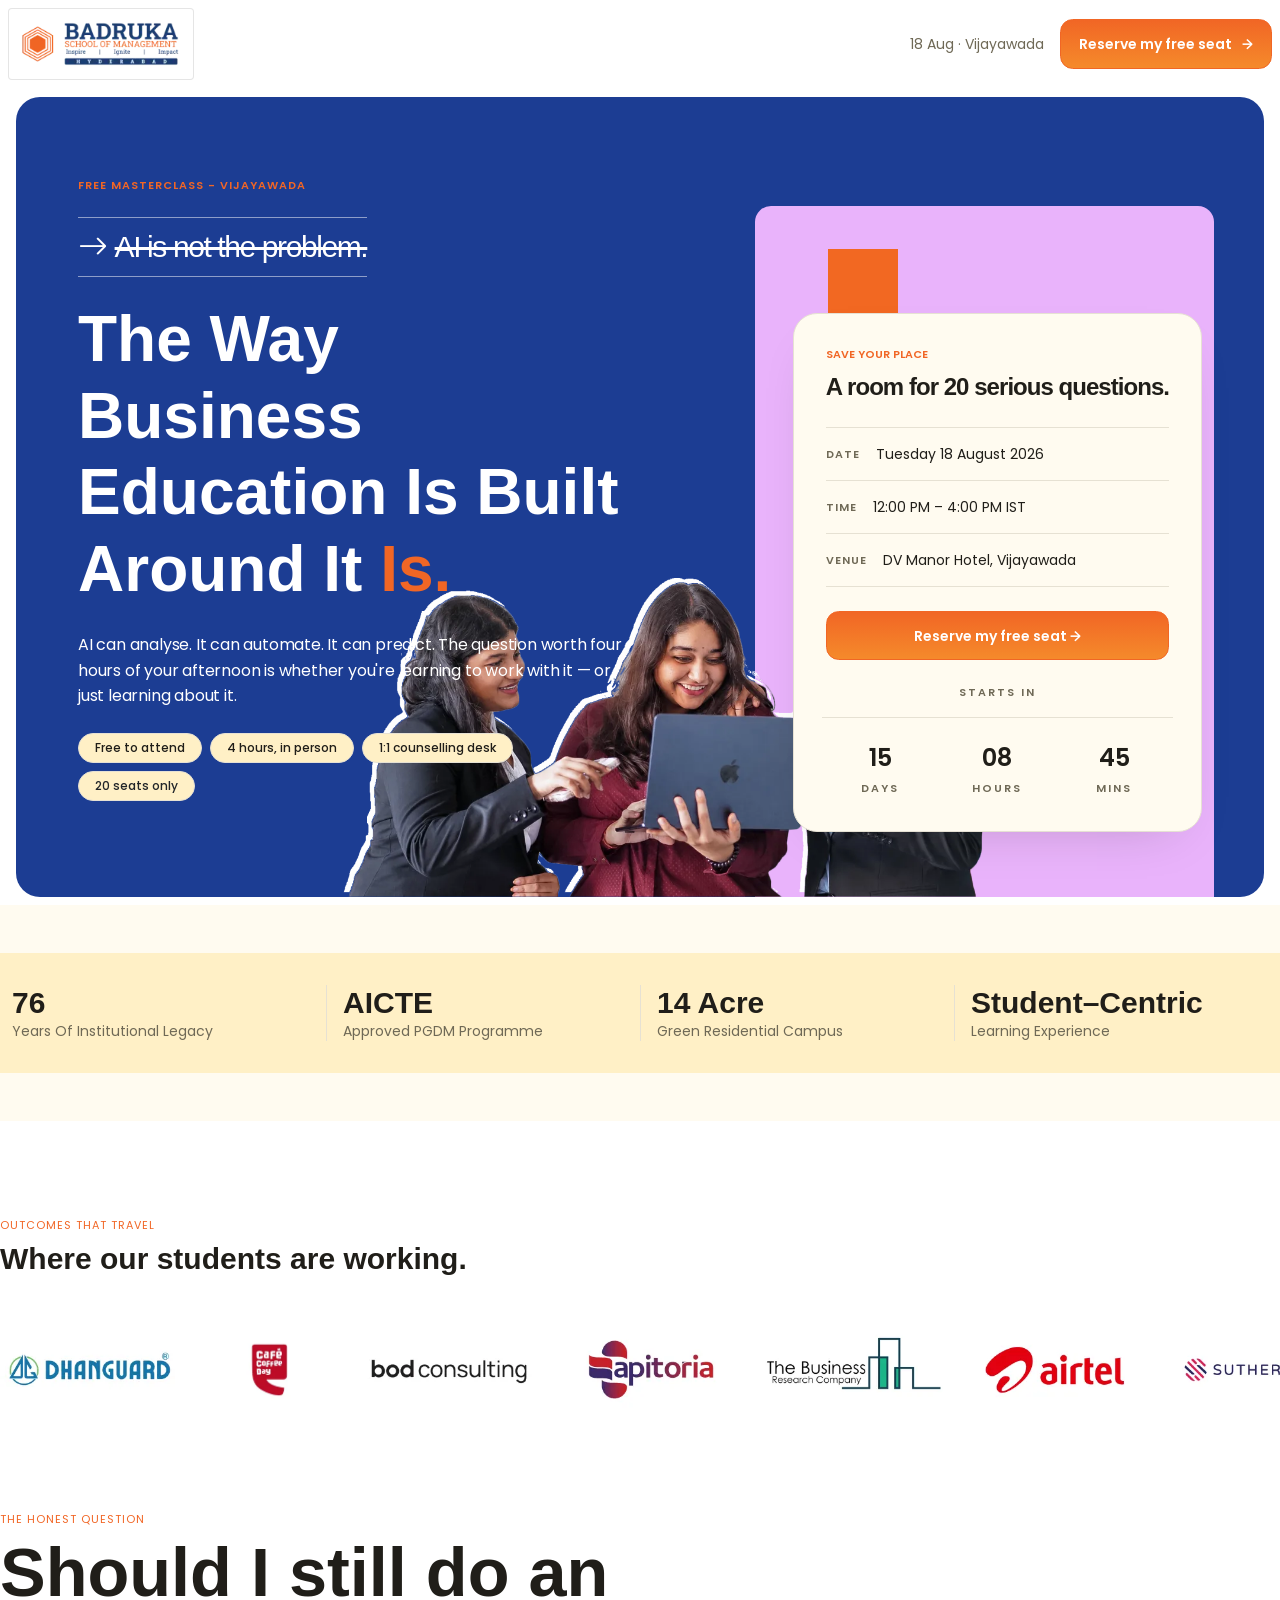
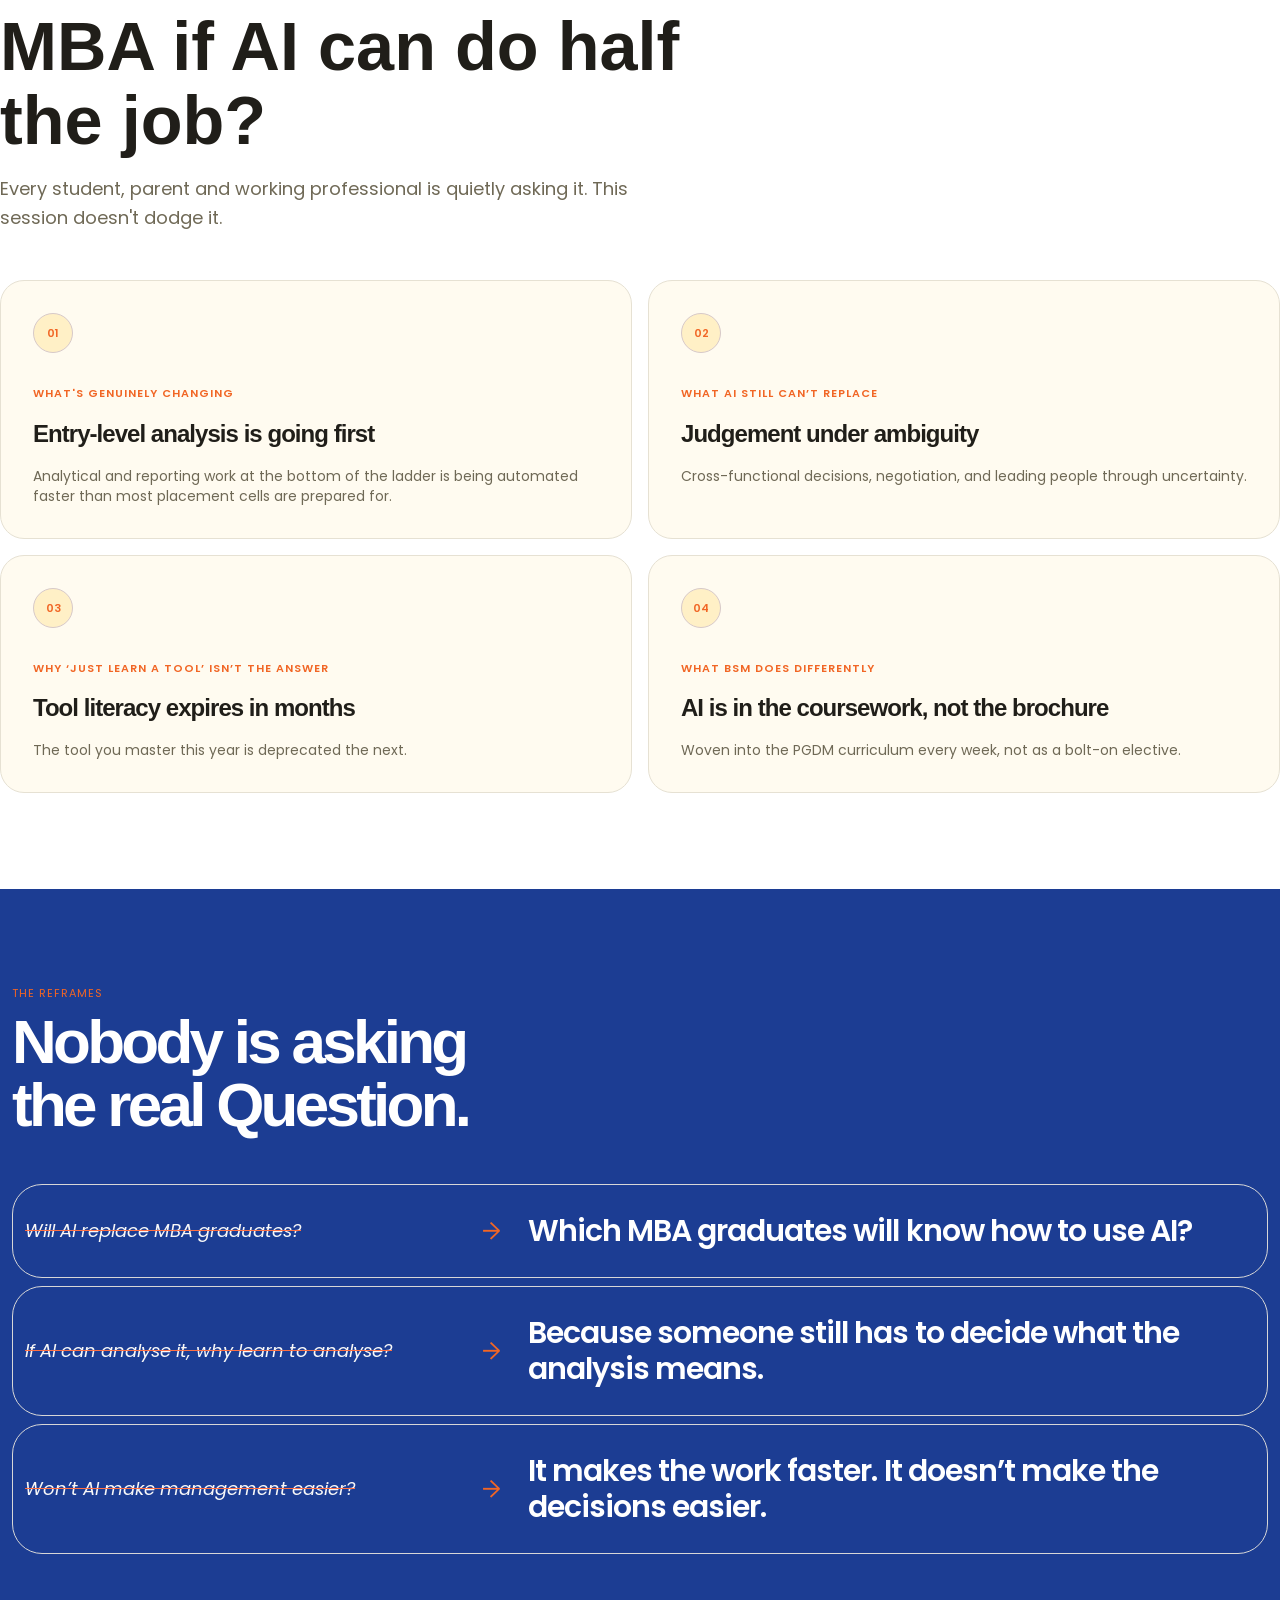
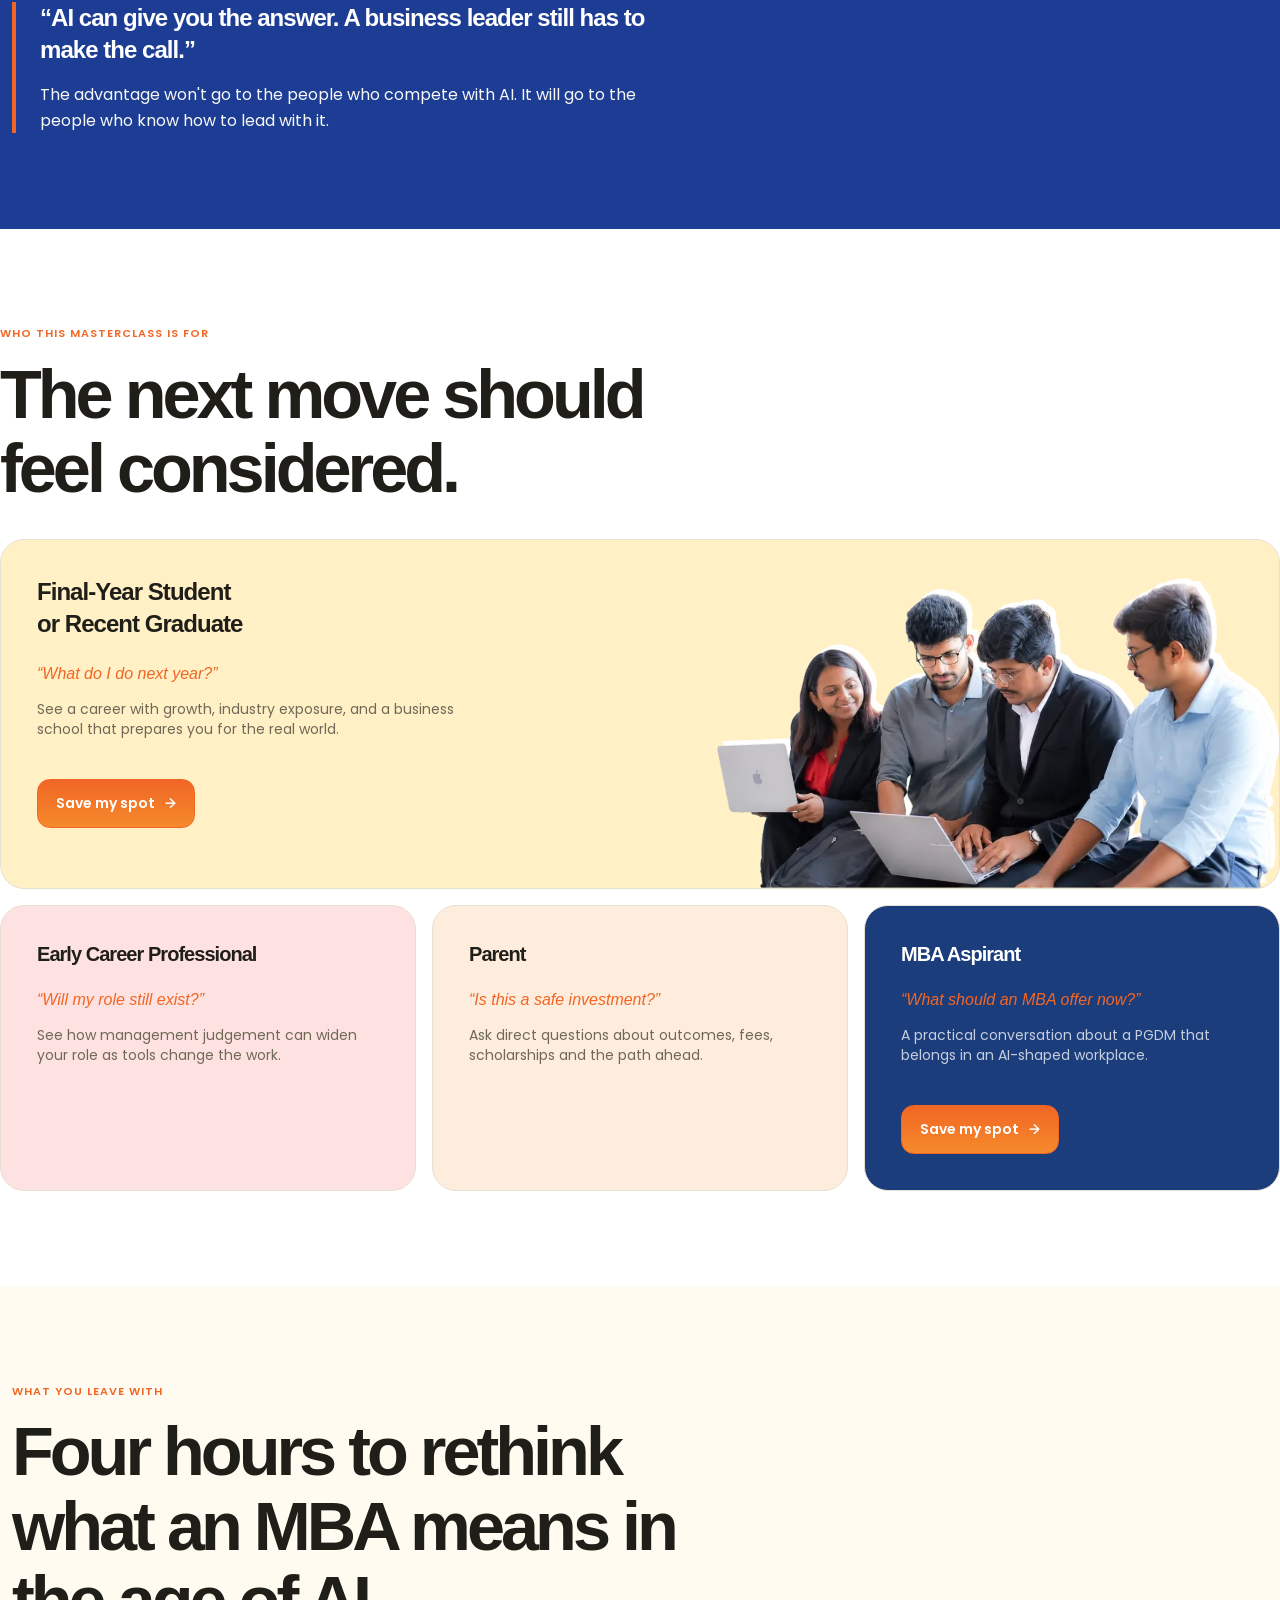
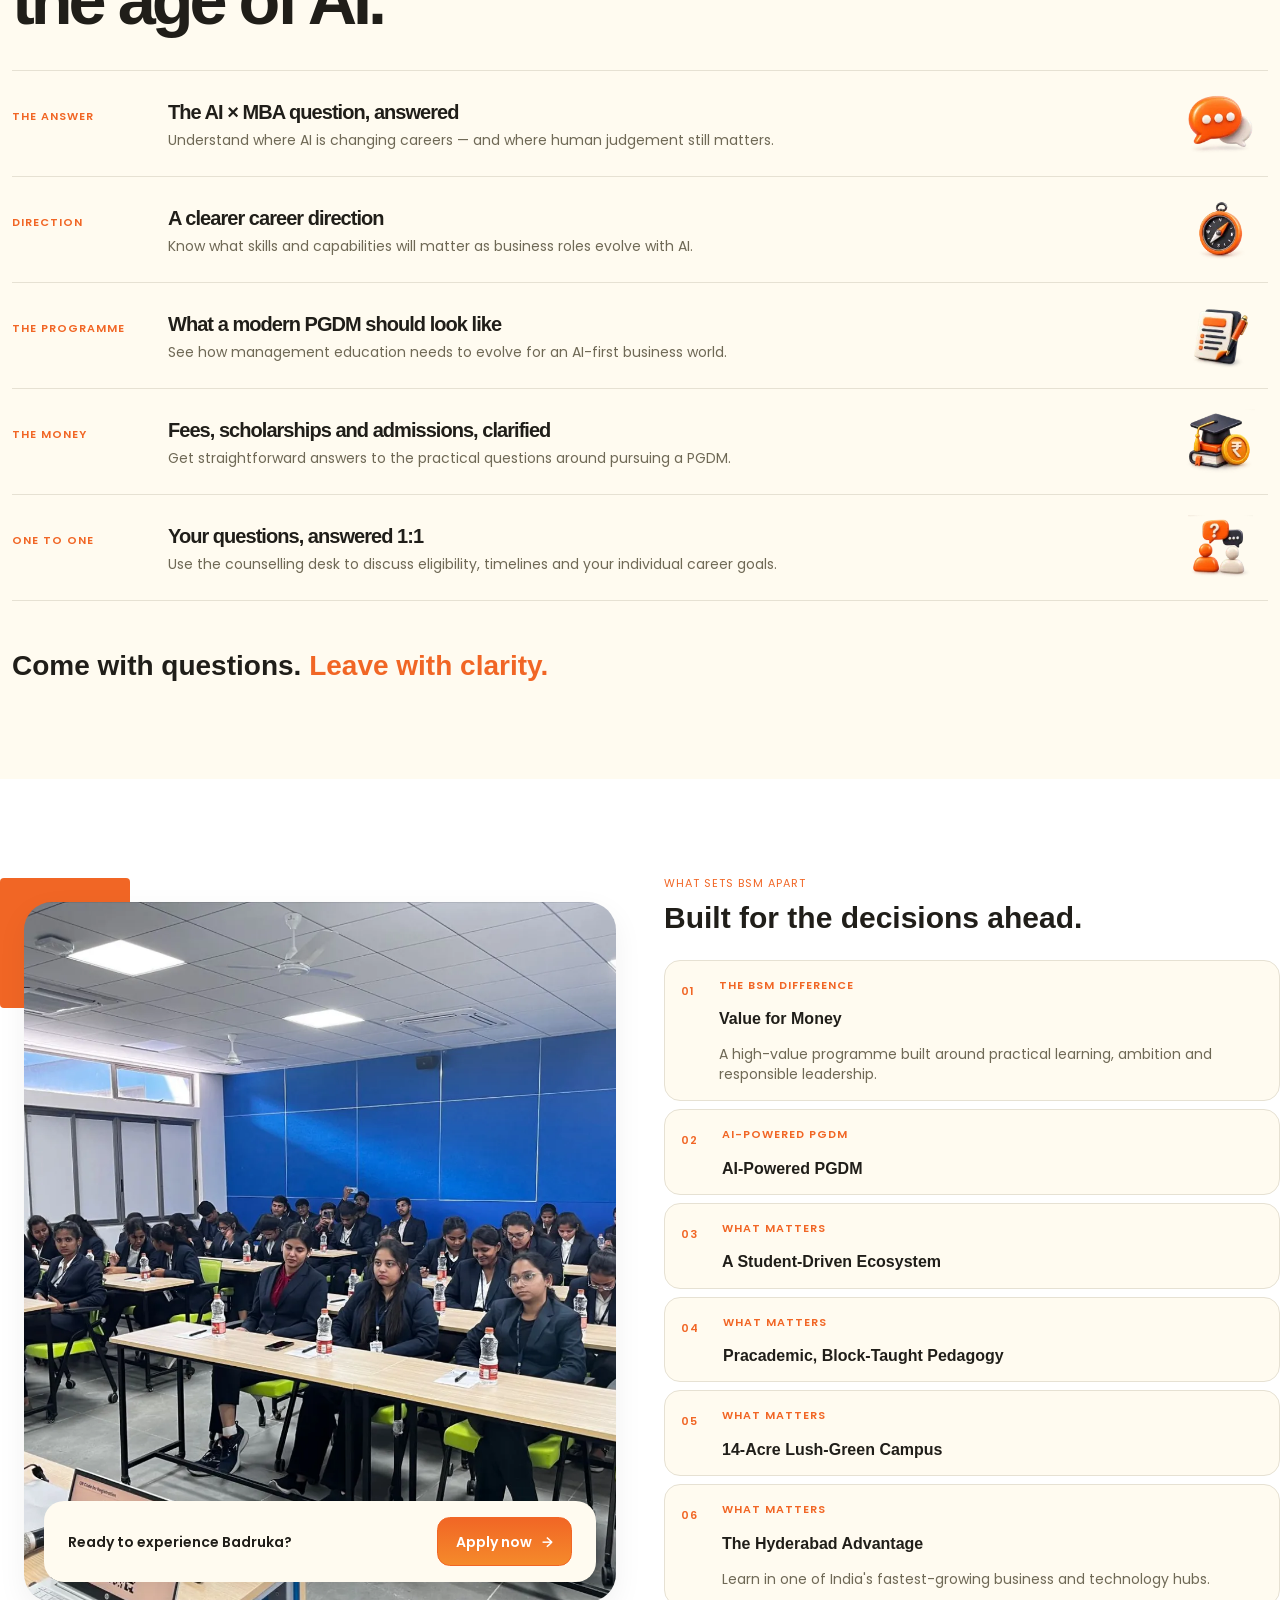
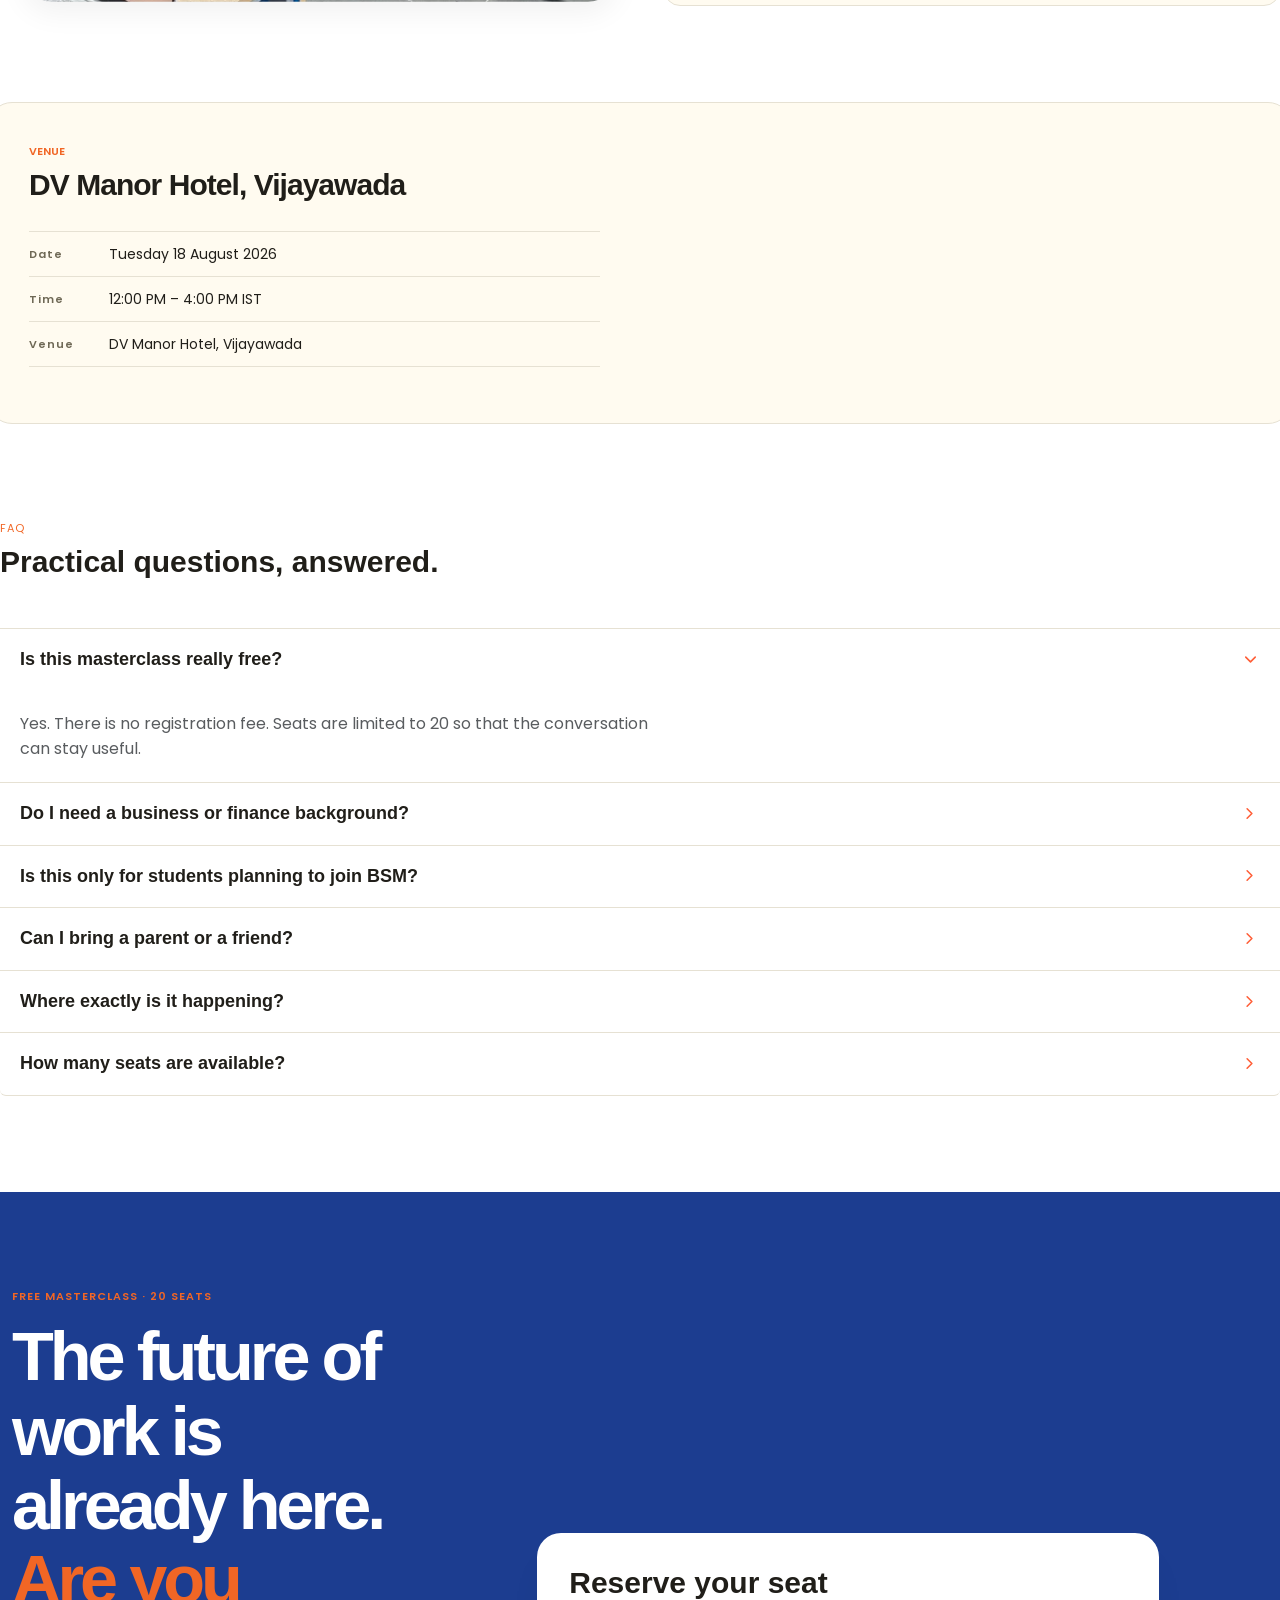
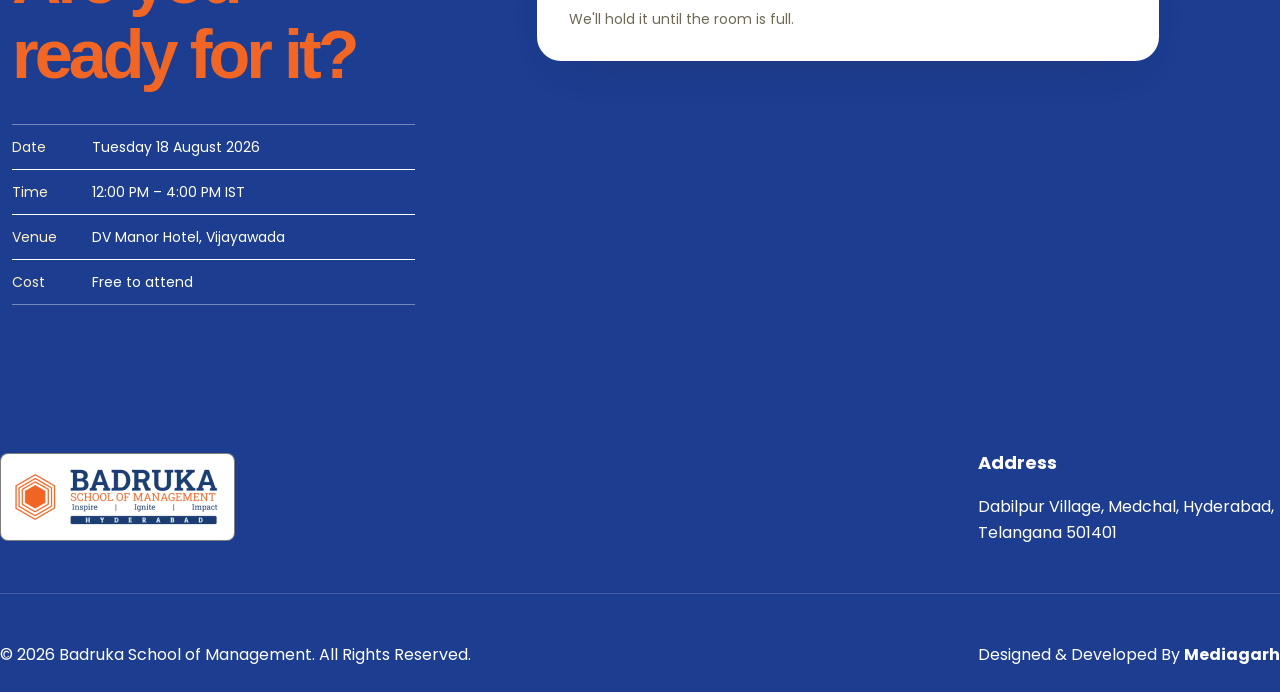
==== commit c4d22de9: "chages" ====
--- a/index.html
+++ b/index.html
@@ -35,9 +35,10 @@
           </div>
           <div class="left-nav-container d-flex align-items-center justify-content-center gap-3">
             <span class="text-color-gray font-normal d-none d-md-block">18 Aug · Vijayawada</span>
-            <button class="admission-btn d-flex align-items-center justify-content-center text-white fw-600">Reserve my
+            <a href="#admissionForm"
+              class="admission-btn d-flex align-items-center justify-content-center text-white fw-600">Reserve my
               free seat
-              <span>→</span></button>
+              <span>→</span></a>
           </div>
         </div>
       </div>
@@ -97,9 +98,10 @@
                 <span class="hero-table-box text-darkblack text-end">DV Manor Hotel, Vijayawada</span>
               </div>
             </div>
-            <button class="admission-btn d-flex align-items-center justify-content-center gap-3 text-white fw-600">
+            <a href="#admissionForm"
+              class="admission-btn d-flex align-items-center justify-content-center gap-3 text-white fw-600">
               Reserve my free seat &rarr;
-            </button>
+            </a>
             <div class="text-center d-flex flex-column gap-3">
               <p class="text-color-gray text-center text-uppercase hero-span fw-600 tracking-widest mb-2">Starts In</p>
               <div class="row text-center g-2 boder-top pt-3">
@@ -348,9 +350,11 @@
                 school that
                 prepares you for the real
                 world.</p>
-              <button class="admission-btn d-flex align-items-center justify-content-center text-white fw-600">Save my
+              <a href="#admissionForm"
+                class="w-fit-content admission-btn d-flex align-items-center justify-content-center text-white fw-600">Save
+                my
                 spot
-                <span>→</span></button>
+                <span>→</span></a>
             </div>
             <div class="pgdm-student">
               <img src="images/Image (Students collaborating around a laptop).webp" alt="Students" />
@@ -380,9 +384,11 @@
             <p class="text-white opacity-75 masterclass-para max-w-460px mb-md-3">A practical conversation about a PGDM
               that
               belongs in an AI-shaped workplace.</p>
-            <button class="admission-btn d-flex align-items-center justify-content-center text-white fw-600">Save my
+            <a href="#admissionForm"
+              class="w-fit-content admission-btn d-flex align-items-center justify-content-center text-white fw-600">Save
+              my
               spot
-              <span>→</span></button>
+              <span>→</span></a>
           </div>
         </div>
       </div>
@@ -484,14 +490,15 @@
   <section>
     <div class="container form-container overflow-x-hidden">
       <div class="row g-4 g-md-5 align-items-center">
-        <div class="col-lg-6">
+        <div class="col-lg-6 mb-5 mb-md-0">
           <div class="image-wrapper">
             <div class="orange-corner-box"></div>
             <div class="main-card">
               <img id="activeImg" src="images/Image.webp" alt="Campus Building" />
               <div class="image-bottom-bar bg-secondary d-flex align-items-center justify-content-between">
                 <span class="text-darkblack fw-600">Ready to experience Badruka?</span>
-                <a href="#" class="admission-btn d-flex align-items-center justify-content-center text-white fw-600">
+                <a href="#admissionForm"
+                  class="admission-btn d-flex align-items-center justify-content-center text-white fw-600">
                   Apply now <span>&rarr;</span>
                 </a>
               </div>
@@ -753,7 +760,7 @@
               </div>
             </div>
           </div>
-          <div class="col-12 col-md-7 align-items-center justify-content-center d-flex ">
+          <div class="col-12 col-md-7 align-items-center justify-content-center d-flex " id="admissionForm">
             <div class="form-card bg-white ">
               <h3 class="text-darkblack form-header fw-bold mb-2">Reserve your seat</h3>
               <p class="text-color-gray form-subheading">We'll hold it until the room is full.</p>
--- a/css/style.css
+++ b/css/style.css
@@ -28,6 +28,11 @@
 
 html {
   scroll-behavior: smooth;
+  overflow-x: hidden !important;
+}
+
+.w-fit-content {
+  width: fit-content !important;
 }
 
 
@@ -902,13 +907,14 @@
     font-size: 11px;
   }
 
-  .stat-number,
+
   .form-header,
   .logo-container-heading,
   .venue-head {
     font-size: 24px;
   }
 
+  .stat-number,
   .reframe-text,
   .quote-title {
     font-size: 20px;
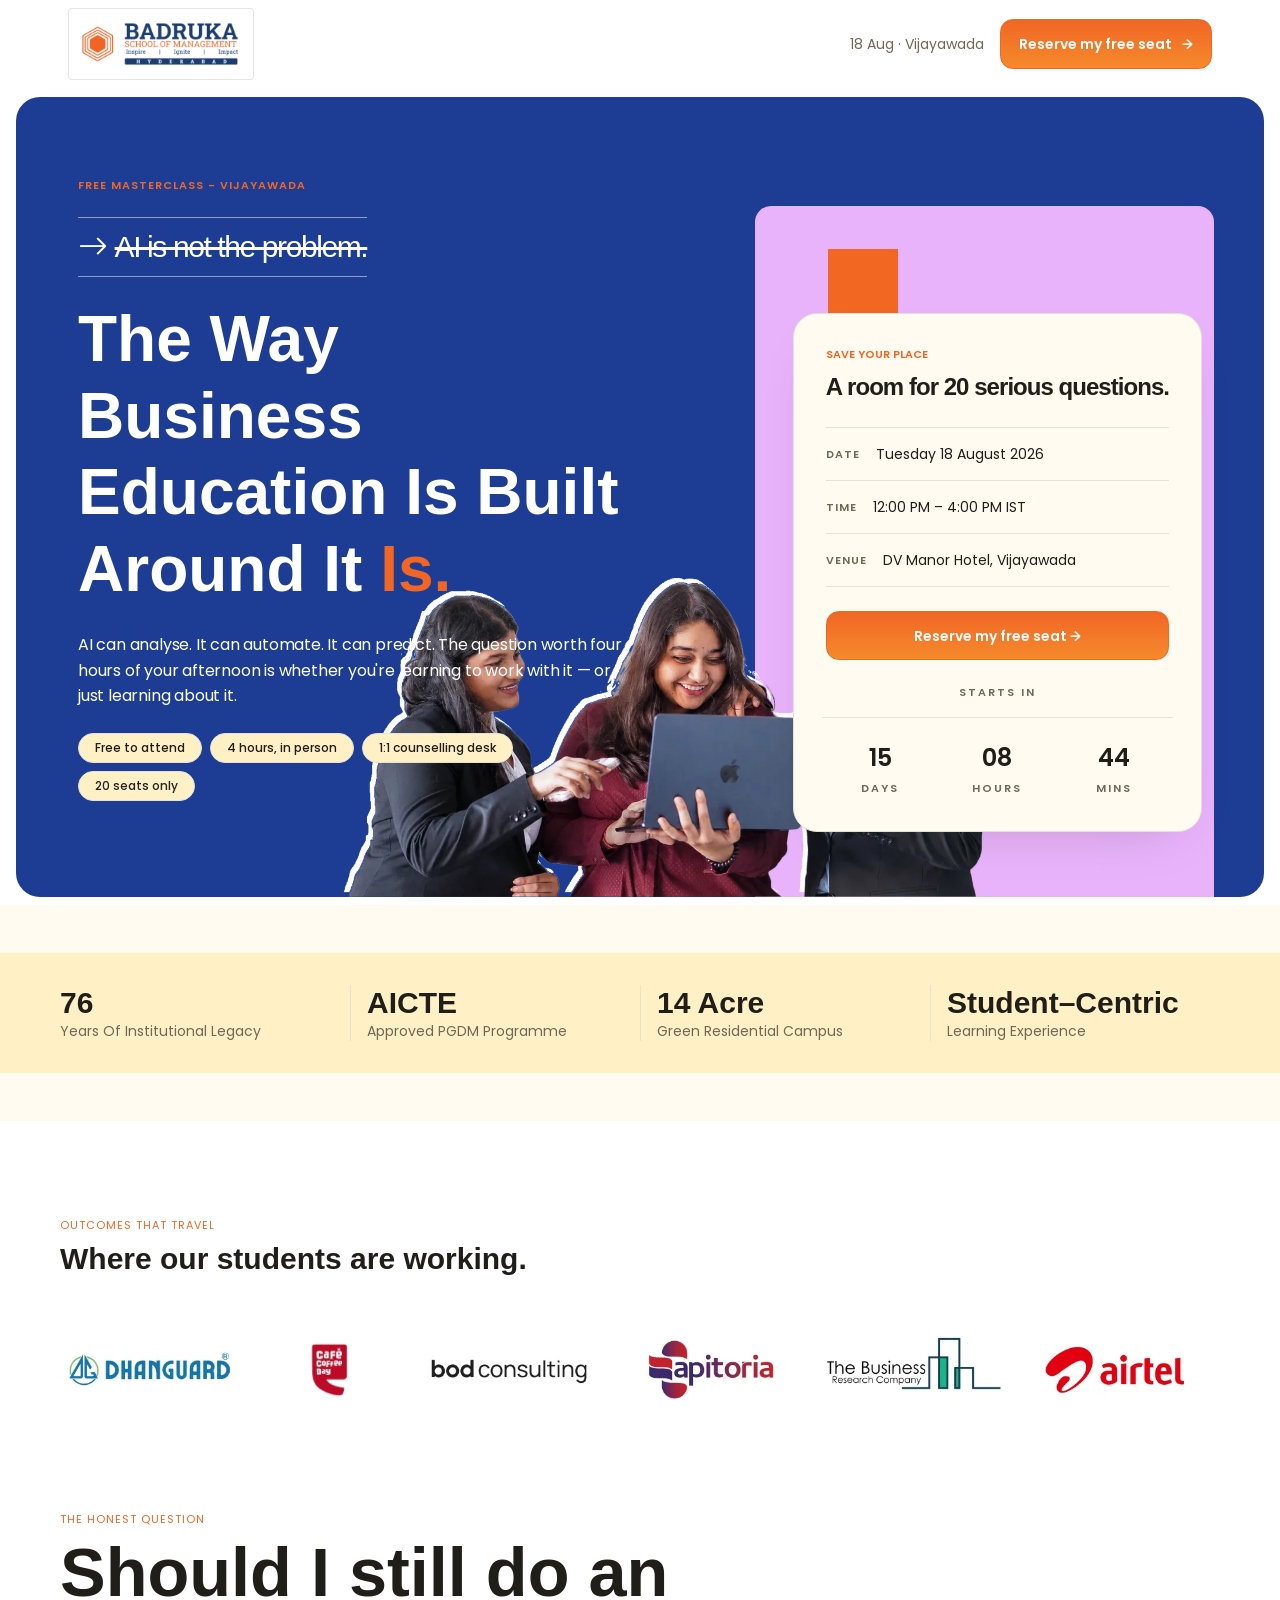
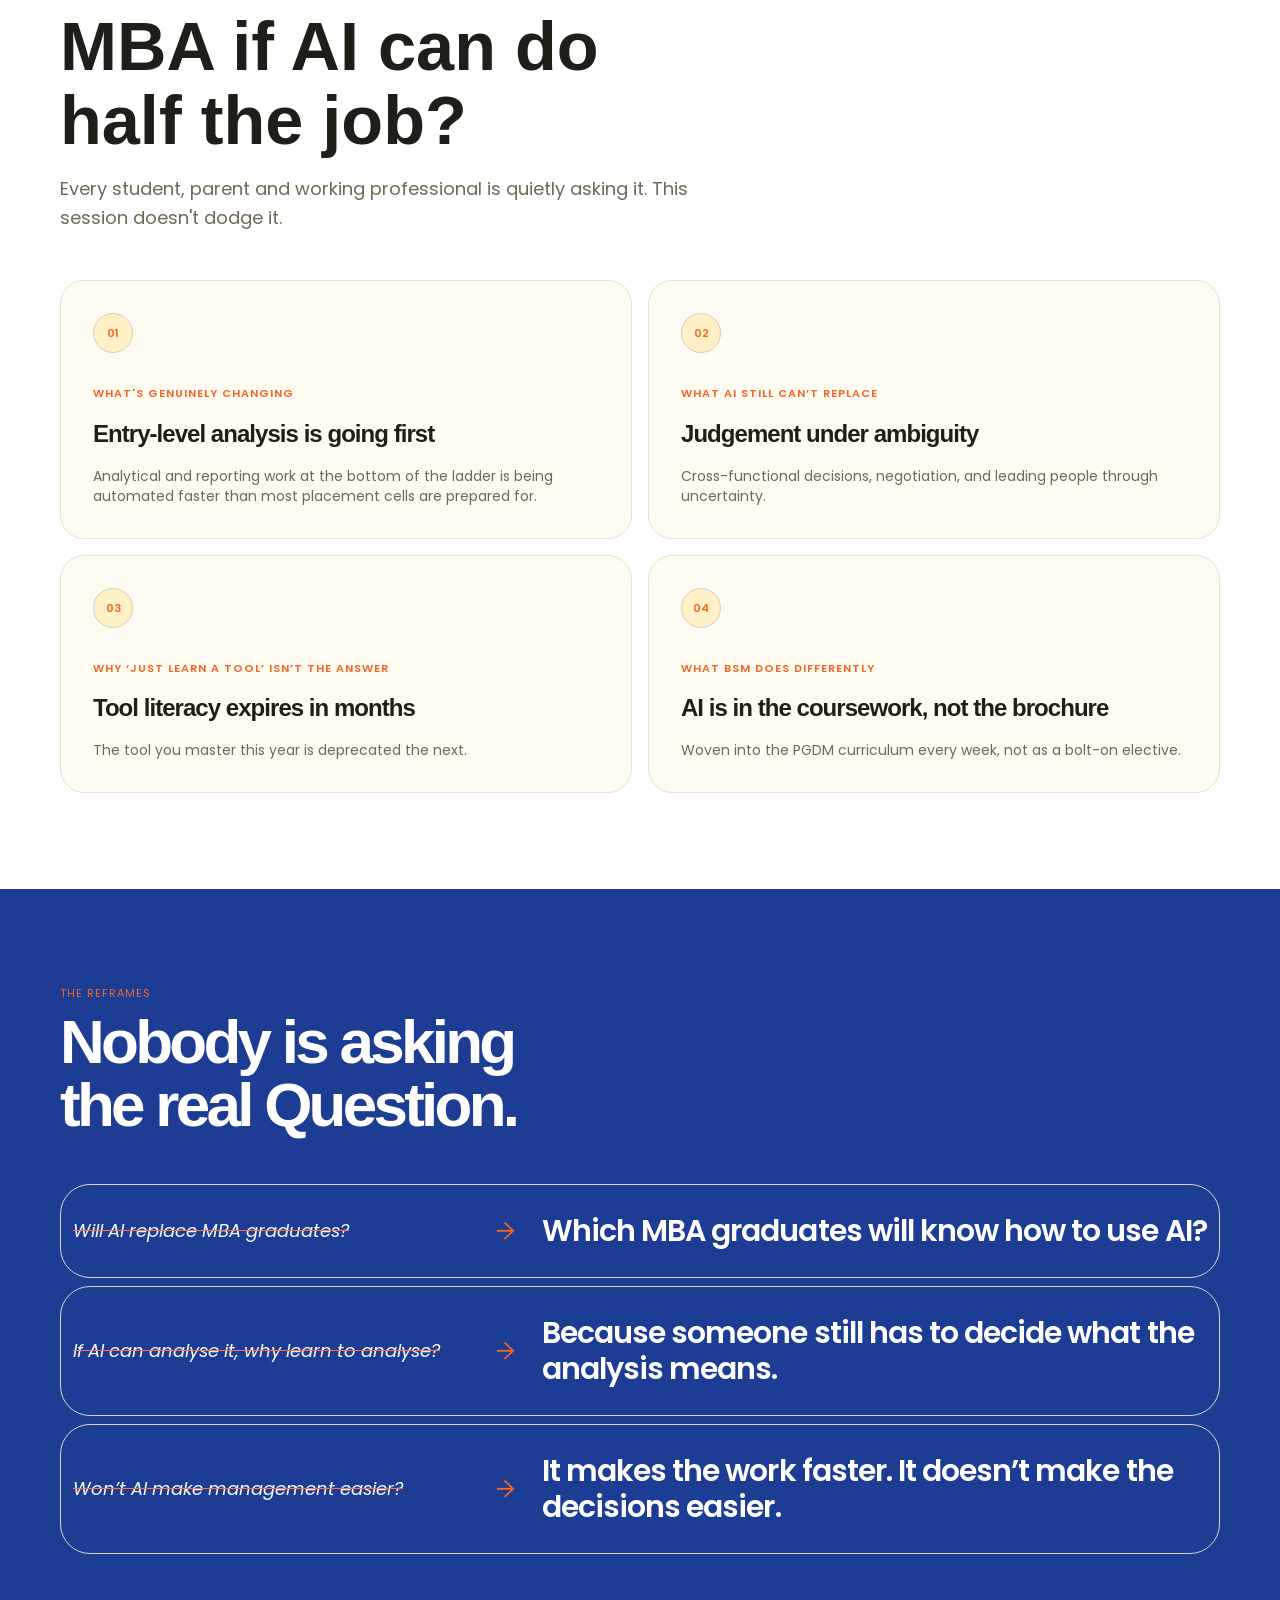
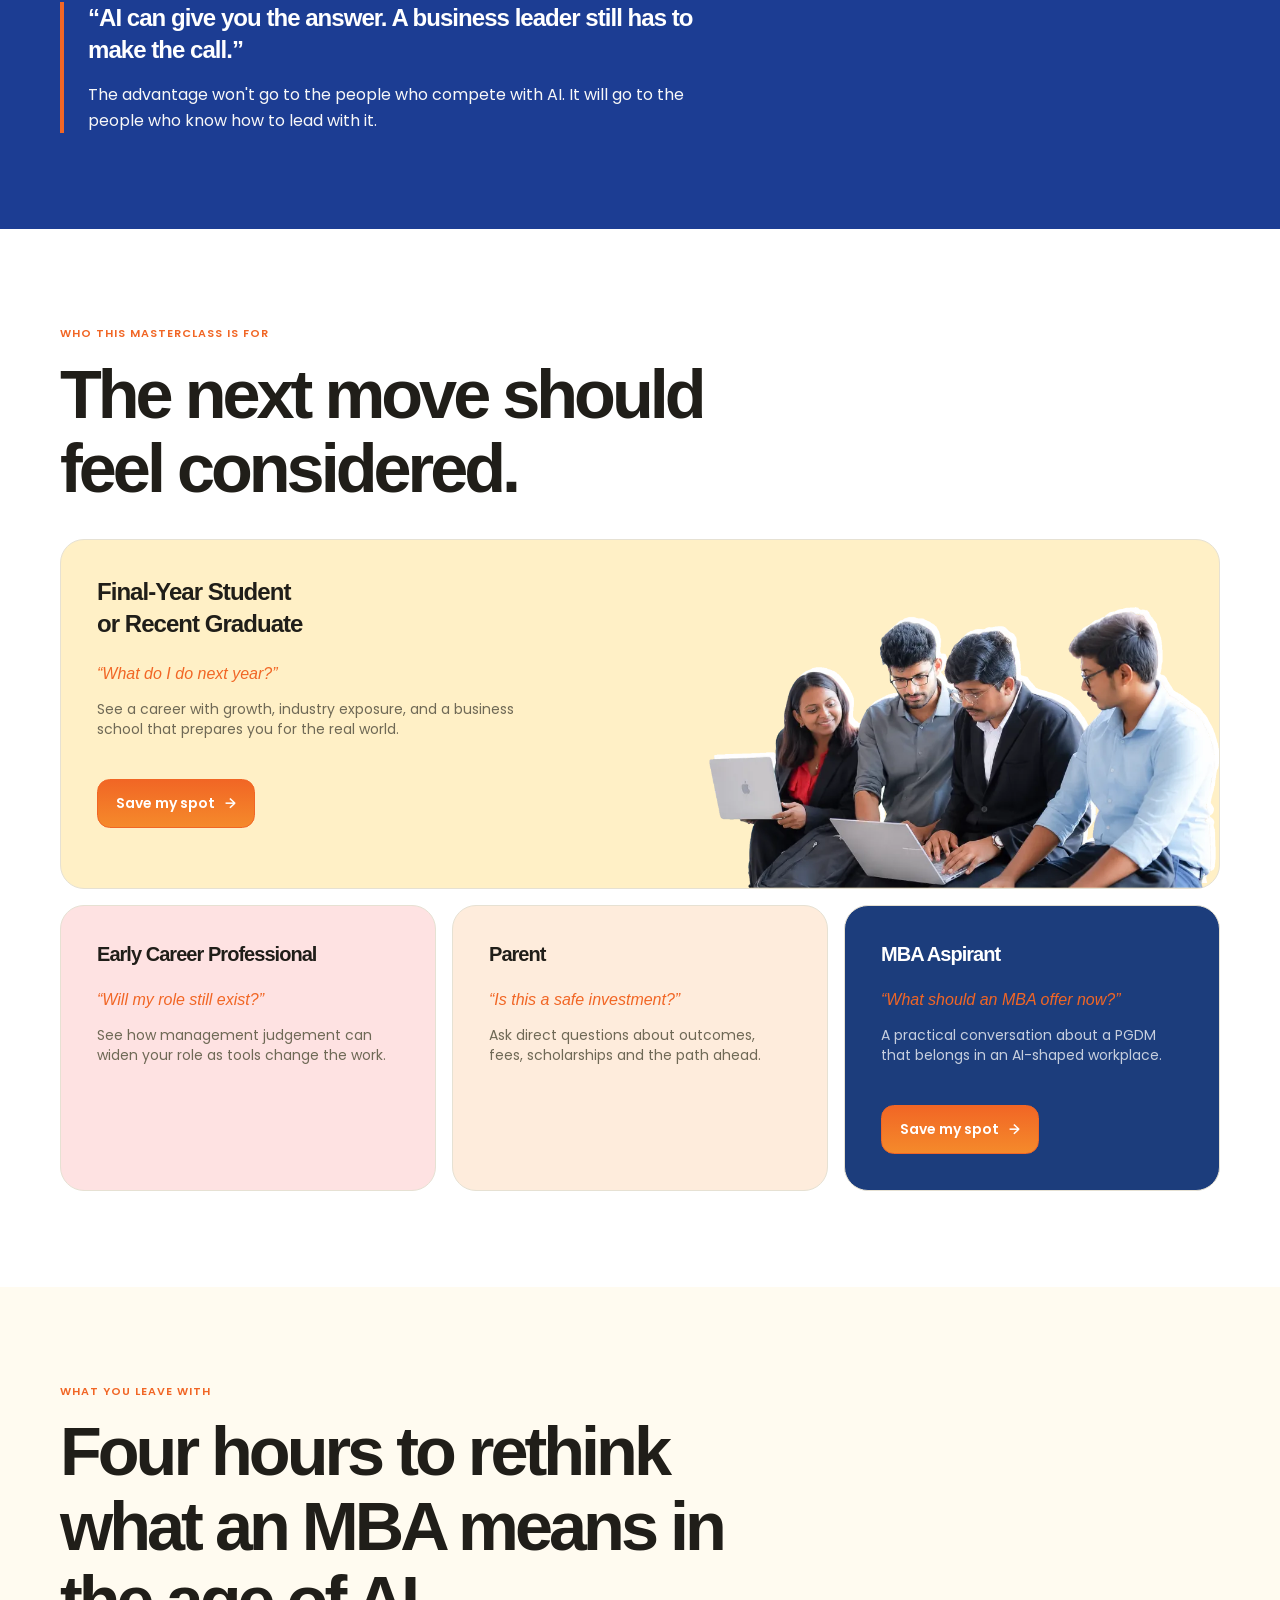
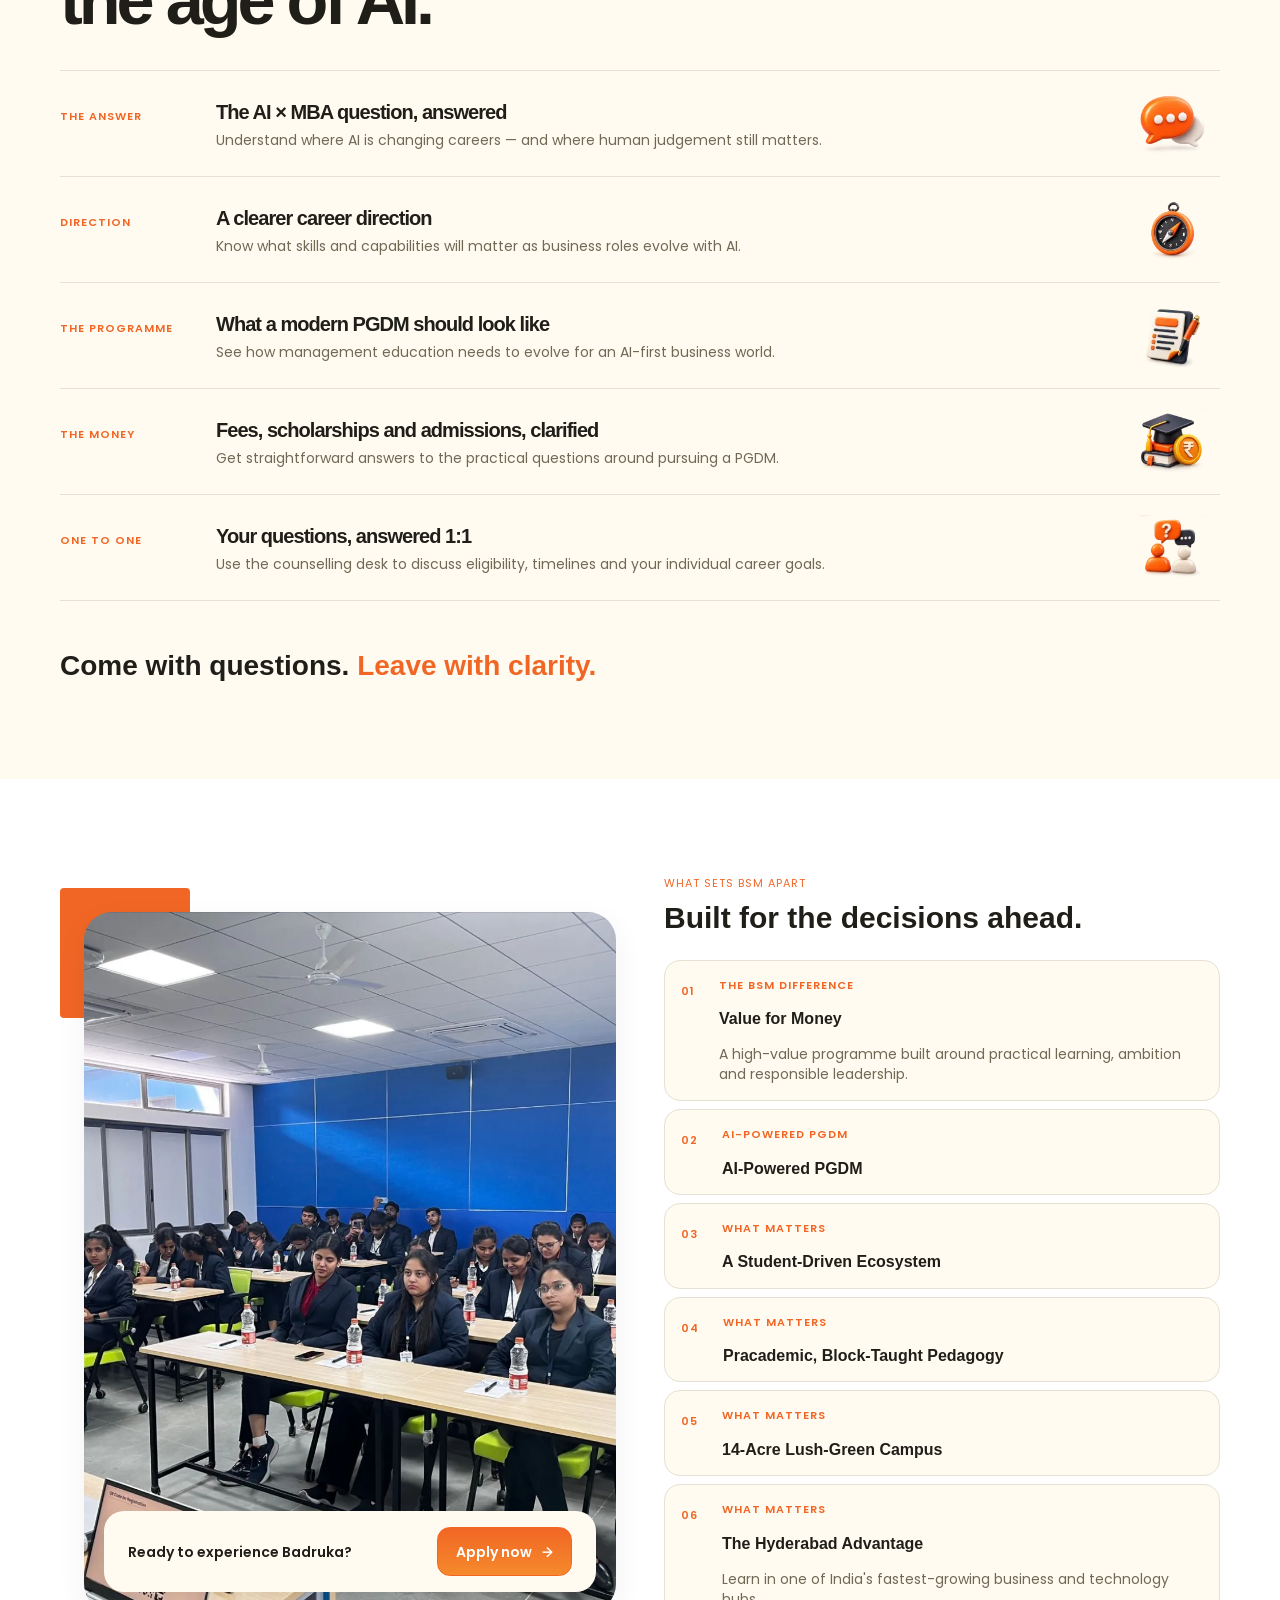
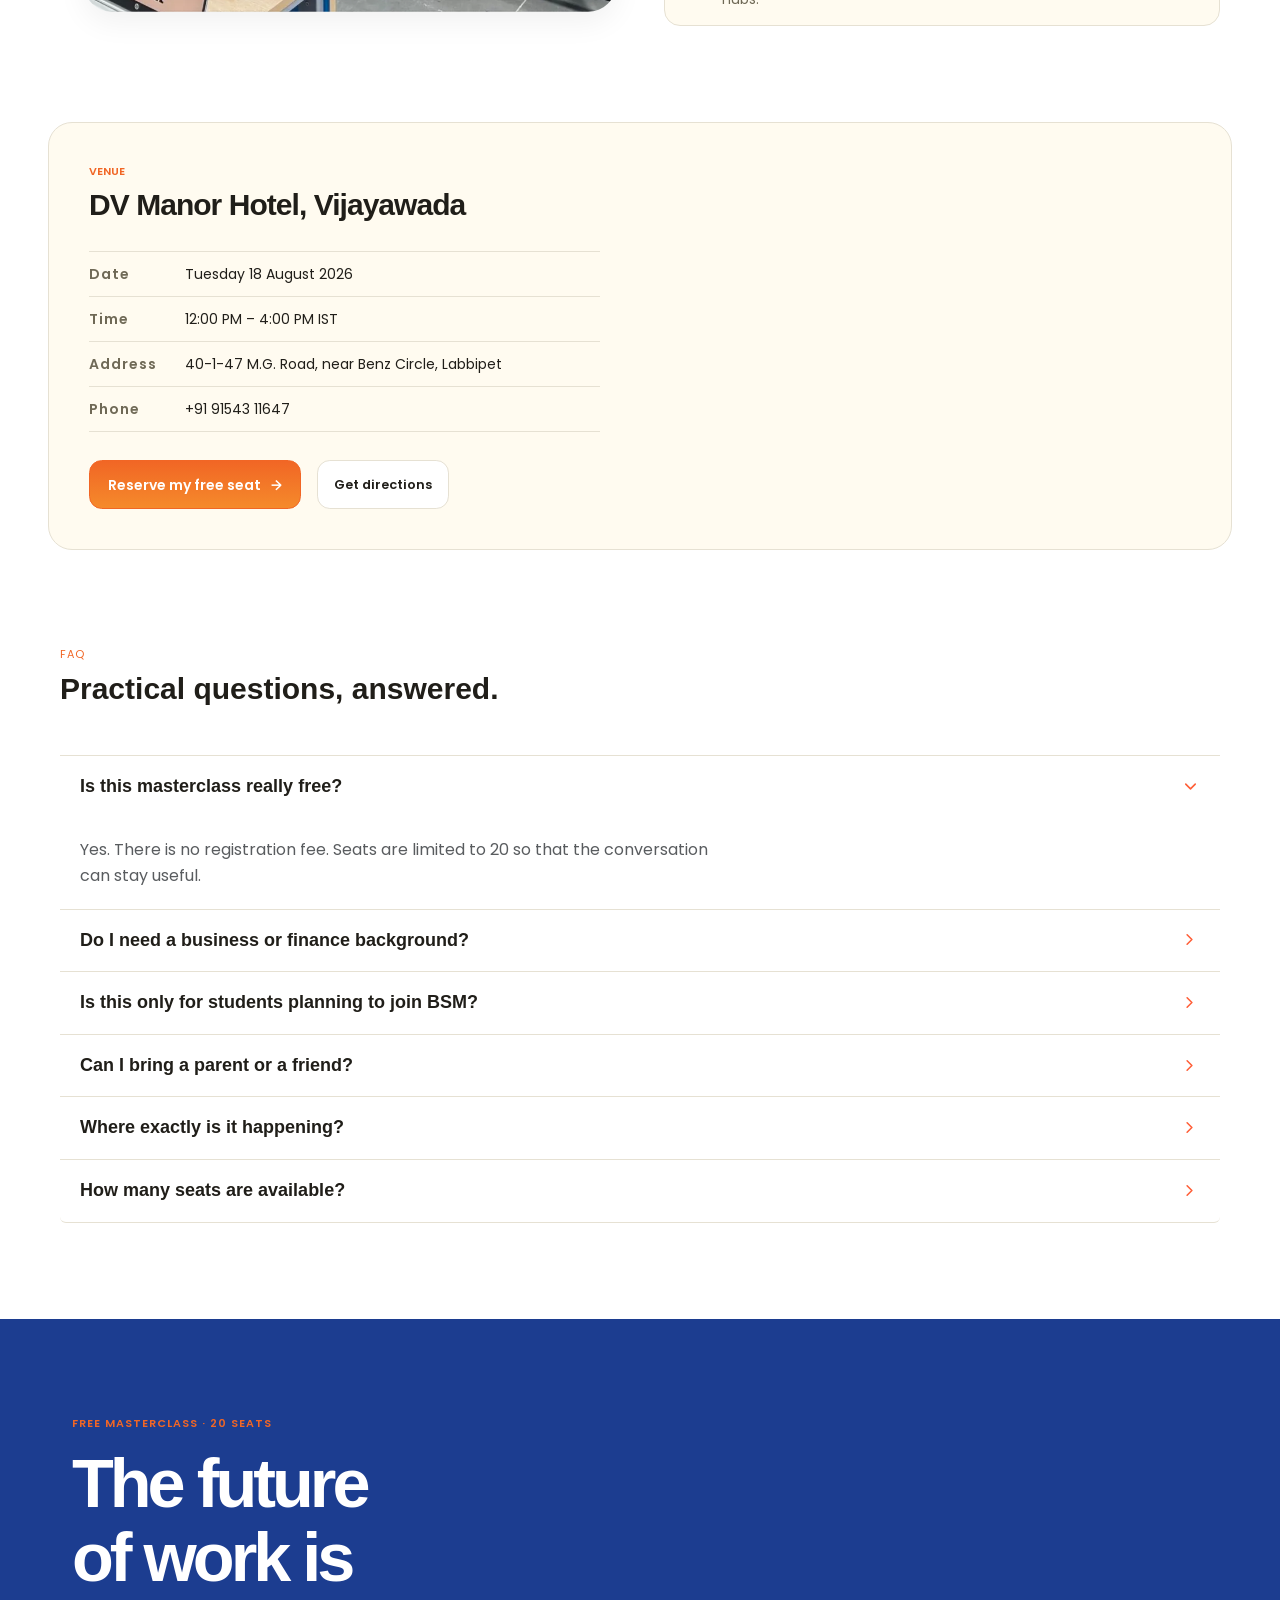
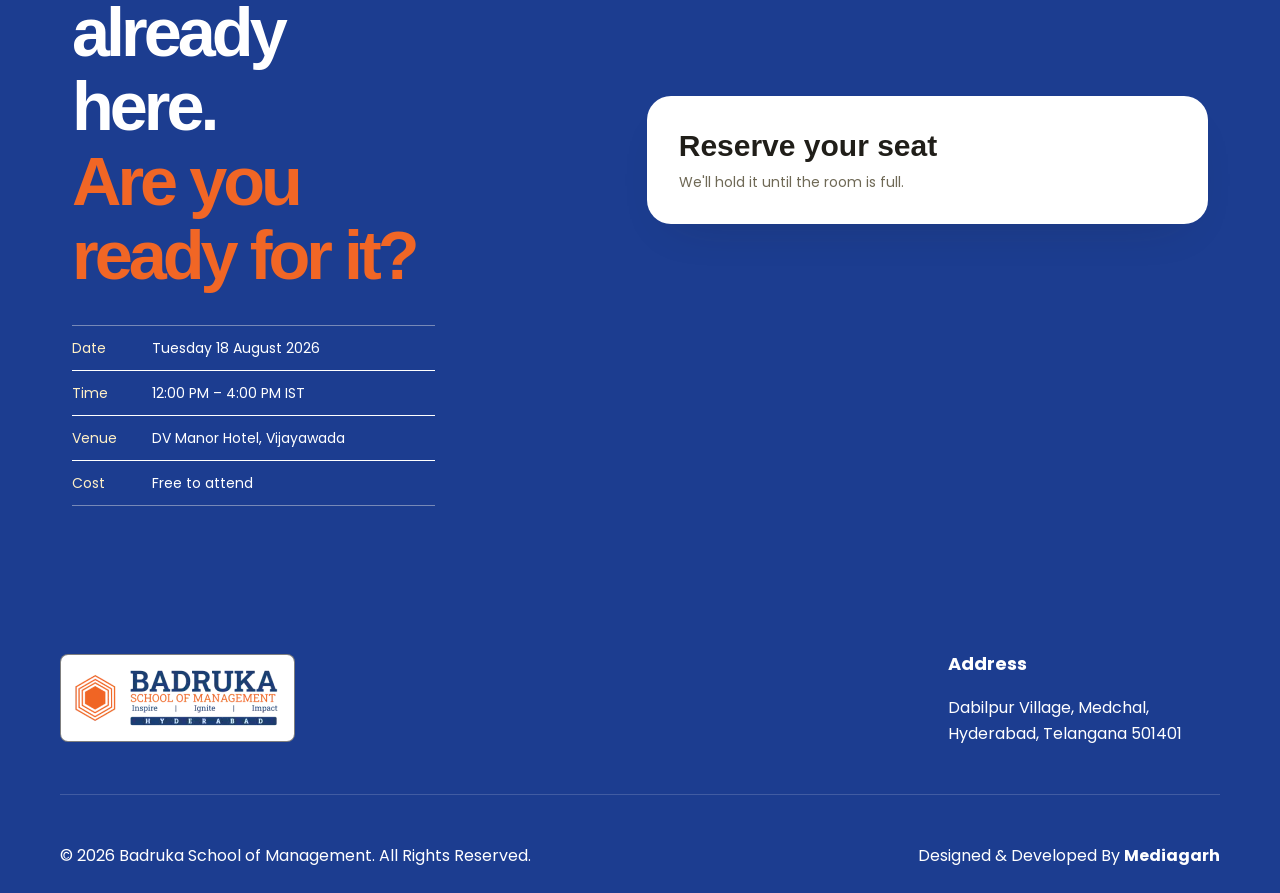
==== commit 7137d63a: "changes related to design" ====
--- a/index.html
+++ b/index.html
@@ -11,10 +11,10 @@
   <link
     href="https://fonts.googleapis.com/css2?family=DM+Sans:ital,opsz,wght@0,9..40,100..1000;1,9..40,100..1000&family=Poppins:ital,wght@0,100;0,200;0,300;0,400;0,500;0,600;0,700;0,800;0,900;1,100;1,200;1,300;1,400;1,500;1,600;1,700;1,800;1,900&display=swap"
     rel="stylesheet">
-  <link rel="preload" as="image" href="images/banner-mob.webp" media="(max-width: 767px)" fetchpriority="high" />
-  <link rel="preload" as="image" href="images/BSM_2 1.webp" fetchpriority="high" />
-  <link rel="preload" as="image" href="images/banner-top.webp" media="(min-width: 768px)" fetchpriority="high" />
-
+  <link rel="preload" as="image" href="images/ChatGPT Image Jul 30, 2026, 04_24_31 PM copy 1.webp"
+    fetchpriority="high" />
+  <!-- <link rel="preload" as="image" href="images/BSM_2 1.webp" fetchpriority="high" />
+  <link rel="preload" as="image" href="images/banner-top.webp" media="(min-width: 768px)" fetchpriority="high" /> -->
   <link href="https://api.fontshare.com/v2/css?f[]=satoshi@300,400,500,700,900&display=swap" rel="stylesheet" />
   <link rel="stylesheet" href="https://cdn.jsdelivr.net/npm/bootstrap-icons@1.11.3/font/bootstrap-icons.min.css" />
   <link href="https://cdn.jsdelivr.net/npm/bootstrap@5.3.7/dist/css/bootstrap.min.css" rel="stylesheet" />
@@ -29,14 +29,15 @@
   <nav>
     <div class="container header-contanier">
       <div class="row">
-        <div class=" d-flex align-items-center justify-content-between gap-3 p-2">
+        <div class=" d-flex align-items-center justify-content-center justify-content-md-between gap-3 p-2">
           <div class="d-flex align-items-center justify-content-center bg-white navbar-img-box">
             <img src="images/BSM_2 1.webp" class="h-100 w-100 object-fit-cover" alt="">
           </div>
           <div class="left-nav-container d-flex align-items-center justify-content-center gap-3">
             <span class="text-color-gray font-normal d-none d-md-block">18 Aug · Vijayawada</span>
             <a href="#admissionForm"
-              class="admission-btn d-flex align-items-center justify-content-center text-white fw-600">Reserve my
+              class="admission-btn d-none d-md-flex align-items-center justify-content-center text-white fw-600">Reserve
+              my
               free seat
               <span>→</span></a>
           </div>
@@ -588,19 +589,32 @@
           </div>
           <div class="d-flex flex-column">
             <div class="venue-row d-flex gap-3 align-items-center border-top border-bottom">
-              <span class="detail-row-span text-color-gray min-w-64px tracking-wide fw-600 hero-span">Date</span>
+              <span class=" venue-text text-color-gray min-w-80px tracking-wide fw-600 ">Date</span>
               <span class="hero-table-box text-darkblack">Tuesday 18 August 2026</span>
             </div>
 
             <div class="venue-row d-flex gap-3 align-items-center border-bottom">
-              <span class="detail-row-span text-color-gray min-w-64px tracking-wide fw-600 hero-span">Time</span>
+              <span class=" venue-text text-color-gray min-w-80px tracking-wide fw-600 ">Time</span>
               <span class="hero-table-box text-darkblack">12:00 PM – 4:00 PM IST</span>
             </div>
 
             <div class="venue-row d-flex gap-3 align-items-center border-bottom">
-              <span class="detail-row-span text-color-gray min-w-64px tracking-wide fw-600 hero-span">Venue</span>
-              <span class="hero-table-box text-darkblack text-end">DV Manor Hotel, Vijayawada</span>
-            </div>
+              <span class=" venue-text text-color-gray min-w-80px tracking-wide fw-600 ">Address</span>
+              <span class="hero-table-box text-darkblack text-end">40-1-47 M.G. Road, near Benz Circle, Labbipet</span>
+            </div>
+
+            <div class="venue-row d-flex gap-3 align-items-center border-bottom">
+              <span class=" venue-text text-color-gray min-w-80px tracking-wide fw-600 ">Phone</span>
+              <span class="hero-table-box text-darkblack text-end">+91 91543 11647</span>
+            </div>
+          </div>
+          <div class="d-flex flex-column flex-md-row gap-3 align-items-stretch ">
+            <a href="#admissionForm"
+              class="w-fit-md-content admission-btn d-flex align-items-center justify-content-center text-white fw-600">Reserve
+              my free seat<span>→</span></a>
+            <a href=""
+              class="w-fit-md-content admission-btn-white bg-white d-flex align-items-center justify-content-center text-darkblack fw-600">Get
+              directions</a>
           </div>
         </div>
         <div class="col-12 col-lg-6 px-0">
@@ -732,7 +746,7 @@
   <footer>
     <div class="background-blue">
       <div class="container ">
-        <div class="row form-container align-items-center">
+        <div class="row form-container align-items-center justify-content-md-between">
           <div class="col-12 col-md-4">
             <div class="">
               <p class="text-uppercase tracking-wide text-primary fw-600 hero-span mb-2 mb-md-3">Free masterclass · 20
@@ -760,7 +774,7 @@
               </div>
             </div>
           </div>
-          <div class="col-12 col-md-7 align-items-center justify-content-center d-flex " id="admissionForm">
+          <div class="col-12 col-md-7 align-items-center justify-content-md-end d-flex " id="admissionForm">
             <div class="form-card bg-white ">
               <h3 class="text-darkblack form-header fw-bold mb-2">Reserve your seat</h3>
               <p class="text-color-gray form-subheading">We'll hold it until the room is full.</p>
--- a/css/style.css
+++ b/css/style.css
@@ -17,7 +17,7 @@
   --transition: 0.35s ease;
   --shadow: 0 15px 40px rgba(0, 0, 0, 0.08);
   --radius: 10px;
-  --container: 1440px;
+  --container: 1160px;
 }
 
 * {
@@ -162,6 +162,10 @@
 
 .min-w-64px {
   min-width: 64px !important;
+}
+
+.min-w-80px {
+  min-width: 80px !important;
 }
 
 h1,
@@ -200,6 +204,7 @@
 
 .left-nav-container span,
 .admission-btn,
+.admission-btn-white,
 .hero-table-box,
 .stat-label,
 .form-row-span,
@@ -208,7 +213,8 @@
 .image-bottom-bar span,
 .bsm-para,
 .feature-description,
-.masterclass-para {
+.masterclass-para,
+.venue-text {
   font-size: 14px;
   line-height: 20px;
 }
@@ -224,6 +230,17 @@
 .admission-btn:hover {
   background: var(--primary-dark);
   color: #fff;
+}
+
+.admission-btn-white {
+  border-radius: 12.8px;
+  border: 1px solid #E6E1D3;
+  background: #FFF;
+  display: flex;
+  padding: 12.16px 16px;
+  justify-content: center;
+  align-items: center;
+  font-size: 12.8px;
 }
 
 .text-orange {
@@ -619,19 +636,19 @@
   transform: rotate(90deg);
 }
 
-.reframe-section::before {
-  /* content: ""; */
-  /* position: absolute; */
-  /* top: 0; */
-  /* left: 0; */
-  /* width: 100%; */
-  /* height: 100%; */
-  /* background-image: url('../images/Container_margin.webp');
+/* .reframe-section::before { */
+/* content: ""; */
+/* position: absolute; */
+/* top: 0; */
+/* left: 0; */
+/* width: 100%; */
+/* height: 100%; */
+/* background-image: url('../images/Container_margin.webp');
   background-repeat: no-repeat;
   background-position: center center;
   background-size: contain; */
-  /* opacity: 0.6; */
-}
+/* opacity: 0.6; */
+/* } */
 
 .nobody-container-heading {
   font-size: 61.96px;
@@ -792,7 +809,7 @@
 }
 
 .masterclass-card-title {
-  font-size: 20px
+  font-size: 20px;
 }
 
 @media (min-width:768px) {
@@ -825,15 +842,22 @@
     grid-template-columns: 1fr;
   }
 
-  .image-bottom-bar span {
+  .image-bottom-bar span,
+  .admission-btn,
+  .admission-btn-white {
     font-size: 13px;
+  }
+
+  .admission-btn,
+  .admission-btn-white {
+    padding: 10px 12px;
   }
 
   .image-bottom-bar {
     bottom: 10px;
     left: 10px;
     right: 10px;
-    padding: 14px;
+    padding: 11px;
   }
 
   .form-card {
@@ -854,7 +878,7 @@
 
   .container-py,
   .form-container {
-    padding: 46px 10px;
+    padding: 46px 16px;
   }
 
   .hero-container {
@@ -870,13 +894,13 @@
   .honest-question-heading,
   .form-left-head,
   .nobody-container-heading {
-    font-size: 36px;
+    font-size: 32px;
     letter-spacing: 0px;
-    line-height: 46px;
+    line-height: 40px;
   }
 
   .display-3 {
-    font-size: 36px;
+    font-size: 32px;
   }
 
   .lead-para,
@@ -884,7 +908,8 @@
   .footer-bsm-credit,
   .footer-bsm-address p,
   .honest-question-para,
-  .quote-subtext {
+  .quote-subtext,
+  .accordion-body {
     font-size: 14px;
   }
 
@@ -908,13 +933,13 @@
   }
 
 
-  .form-header,
   .logo-container-heading,
   .venue-head {
     font-size: 24px;
   }
 
   .stat-number,
+  .form-header,
   .reframe-text,
   .quote-title {
     font-size: 20px;
@@ -935,7 +960,8 @@
   }
 
   .footer-bsm-address span,
-  .strikethrough-text {
+  .strikethrough-text,
+  .accordion-button {
     font-size: 16px;
   }
 
@@ -982,11 +1008,17 @@
   .pgdm-student {
     width: 100%;
   }
+
+  .accordion-body {
+    padding-top: 0px !important;
+  }
 }
 
 @media(max-width:768px) {
-  .admission-btn {
-    padding: 14px;
+
+  .admission-btn,
+  .admission-btn-white {
+    padding: 14px 12px;
     gap: 6px;
   }
 }
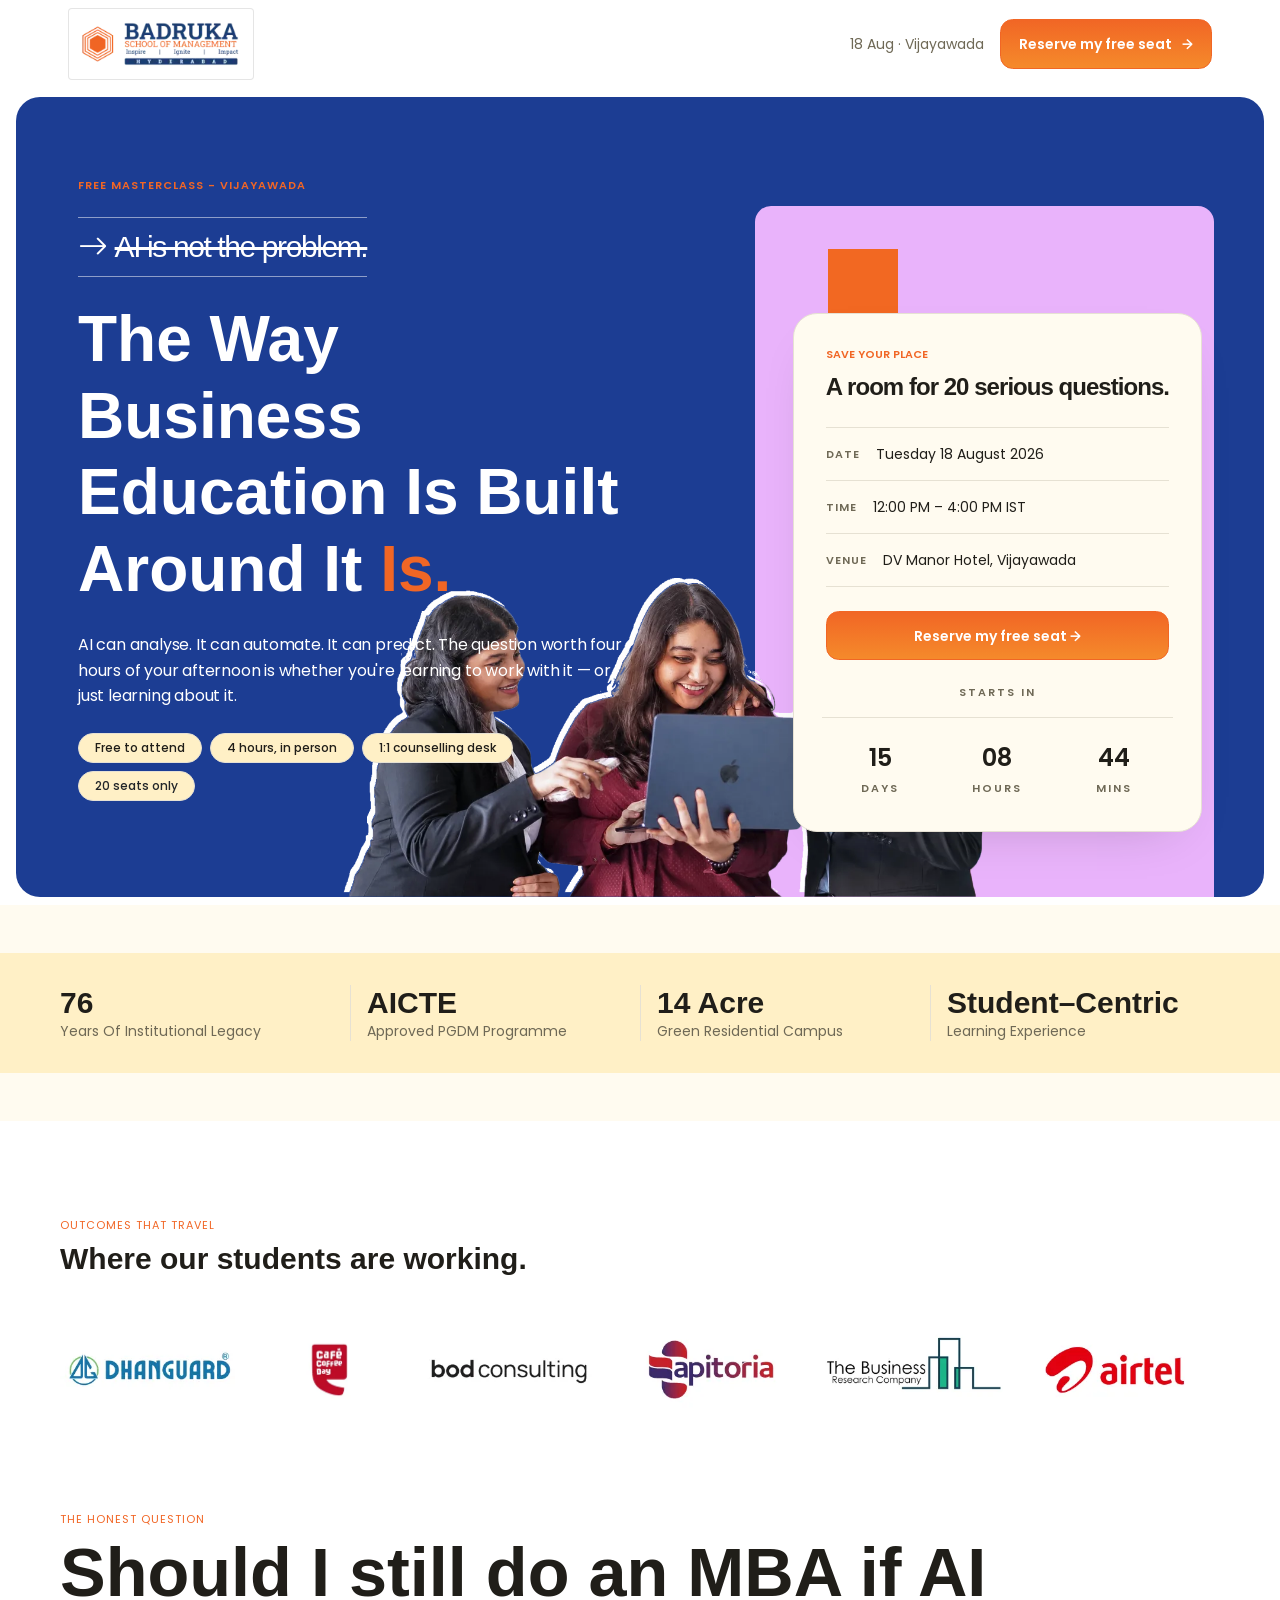
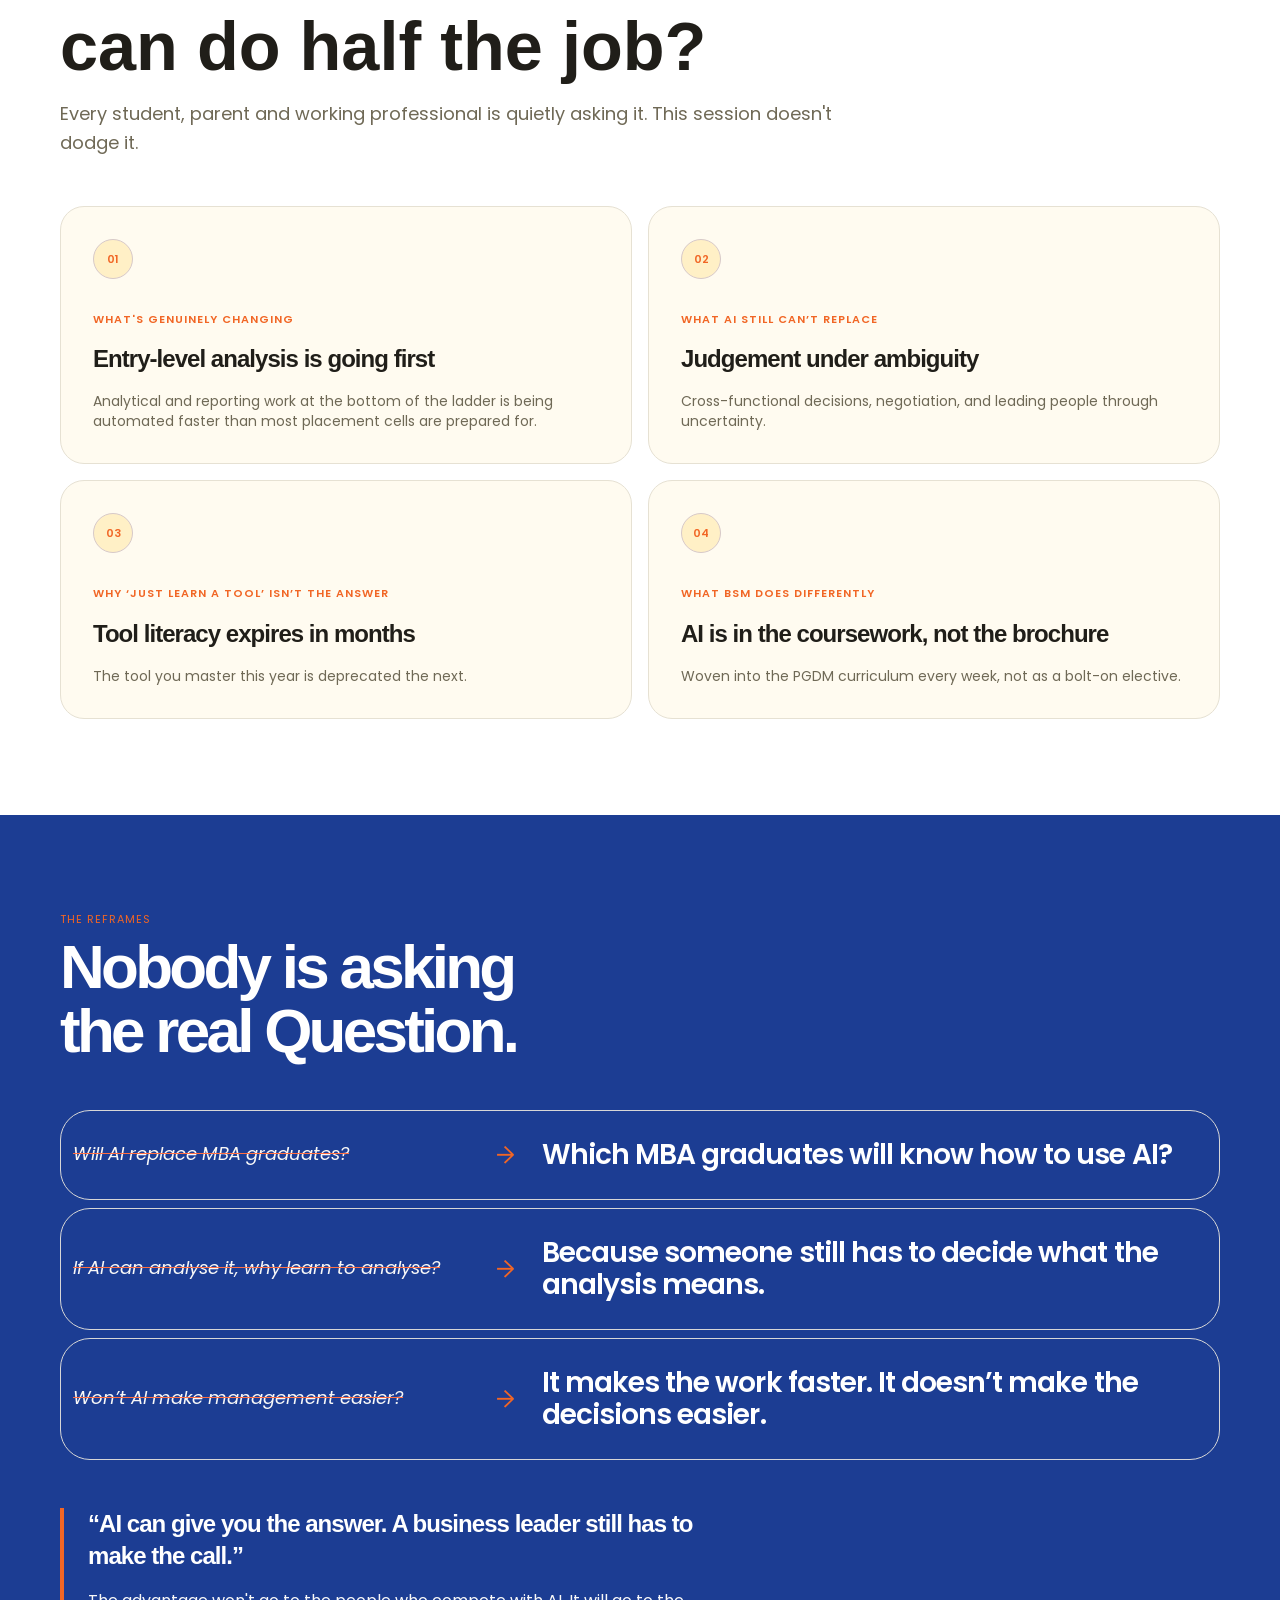
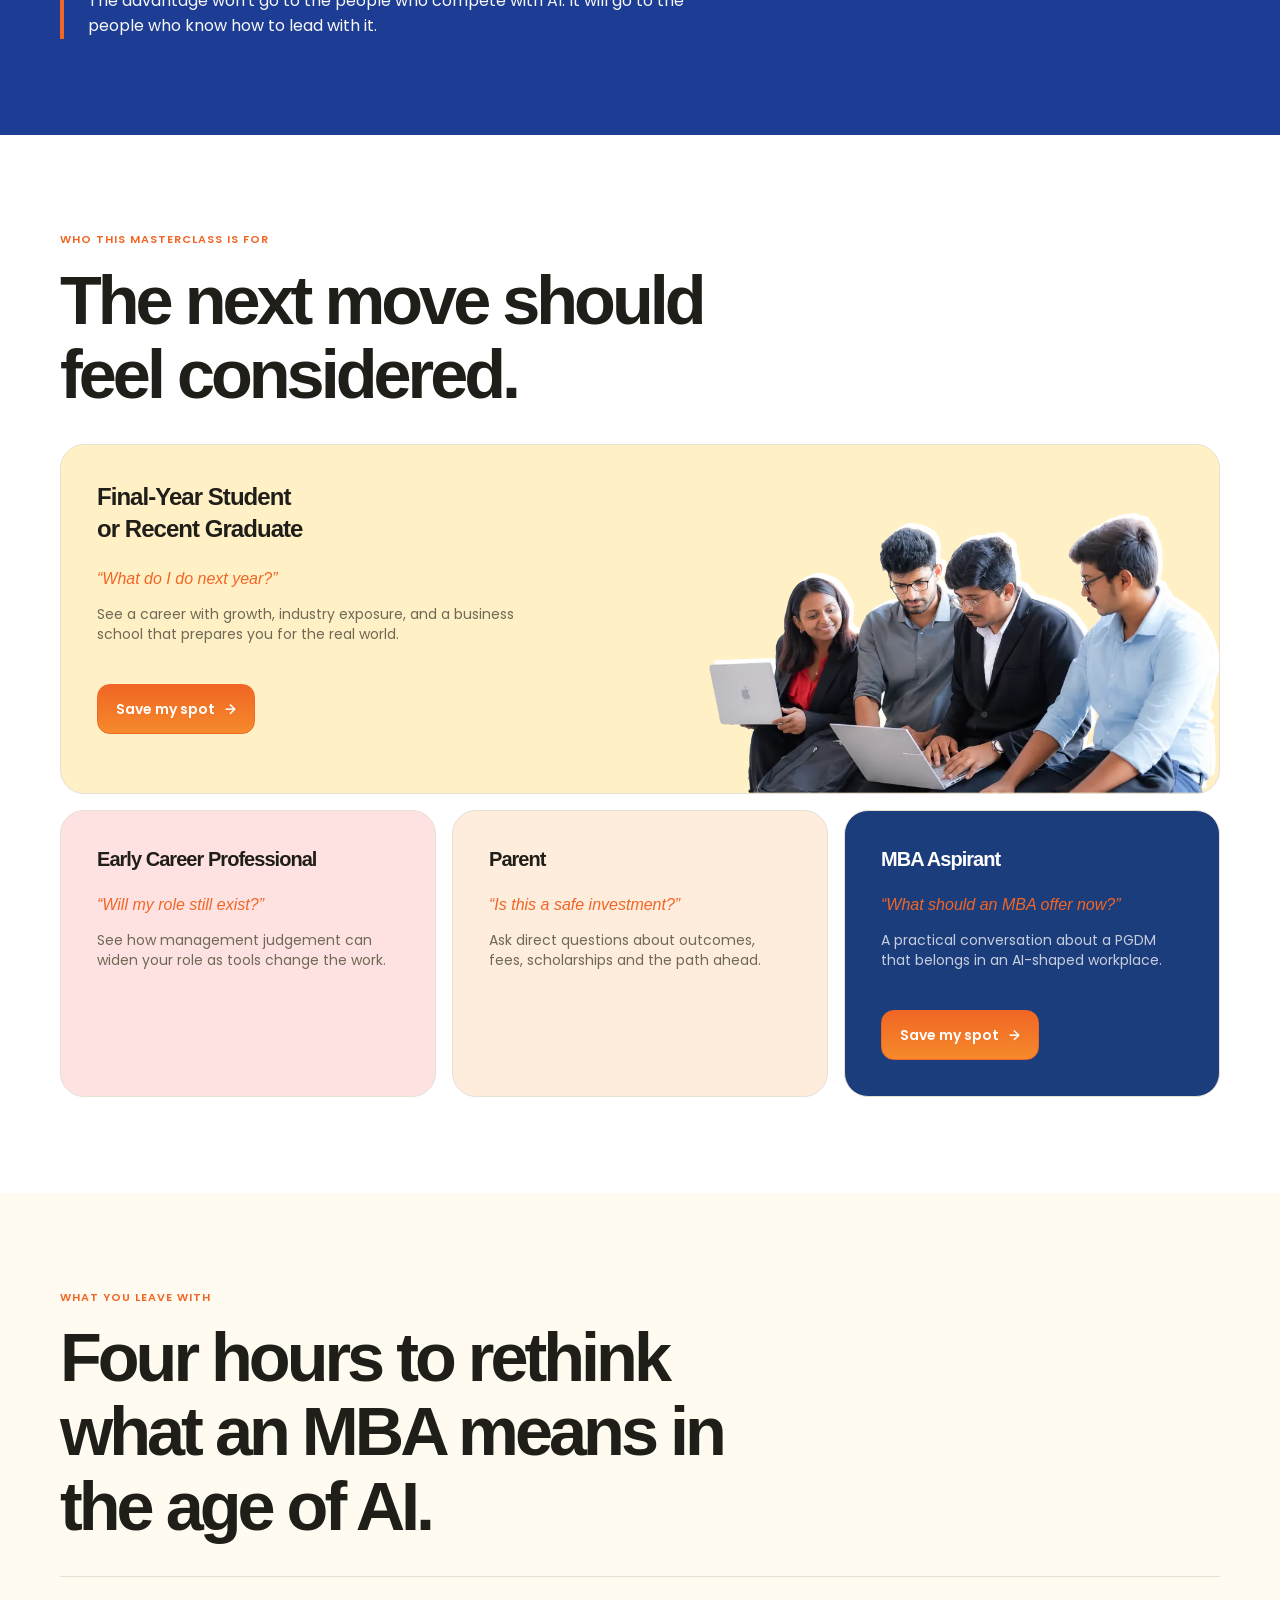
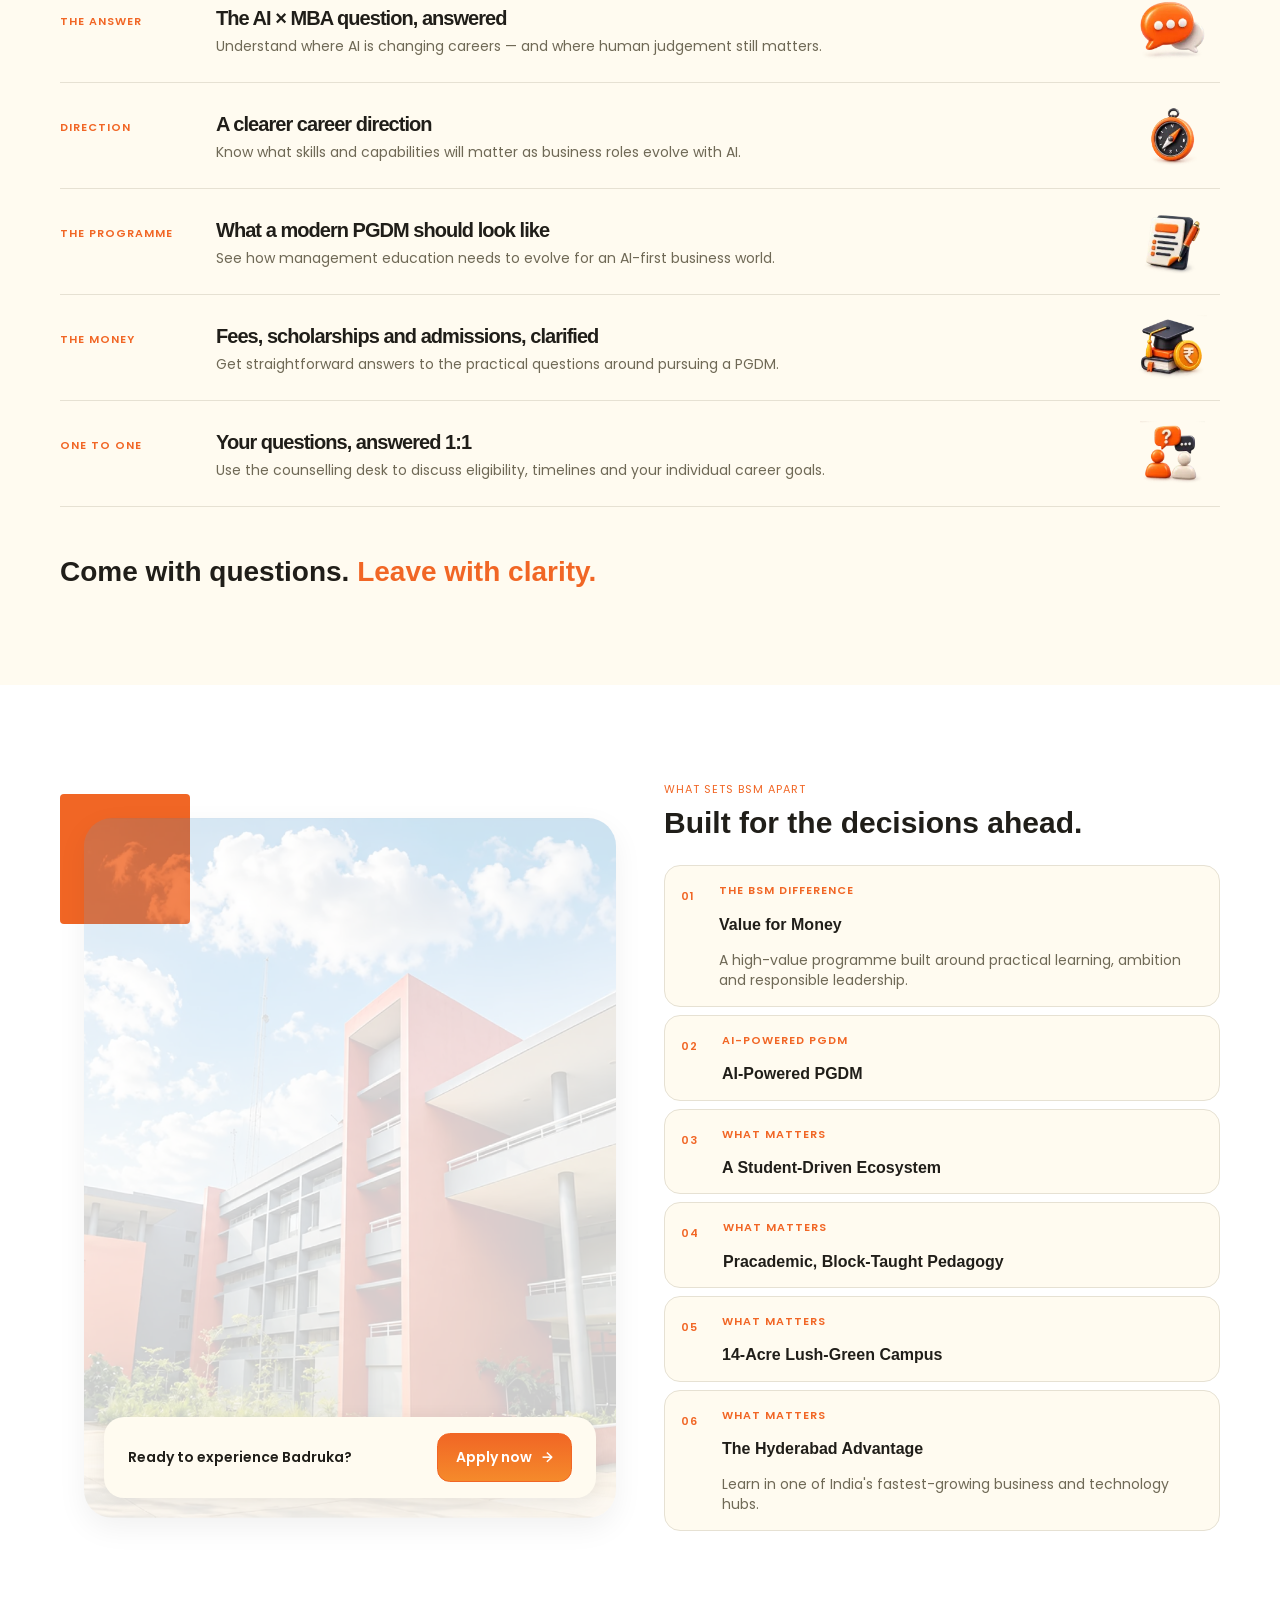
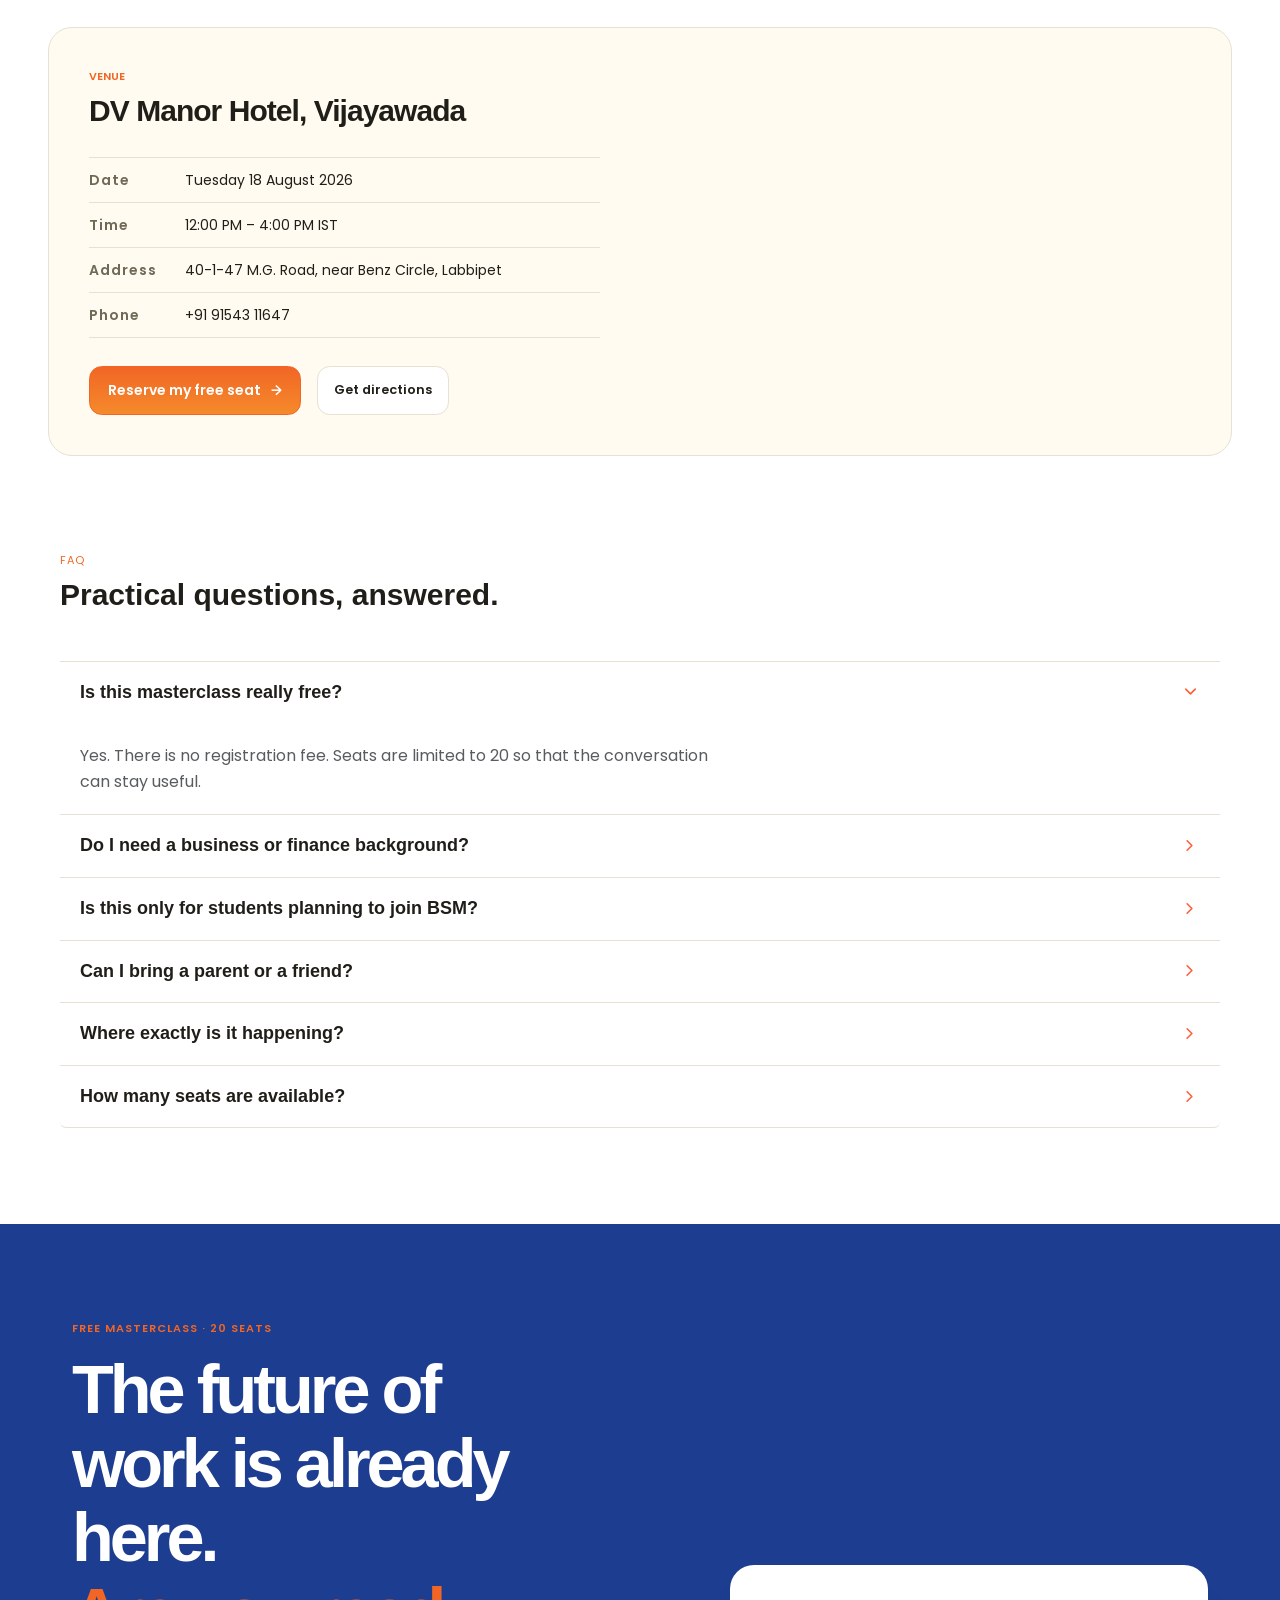
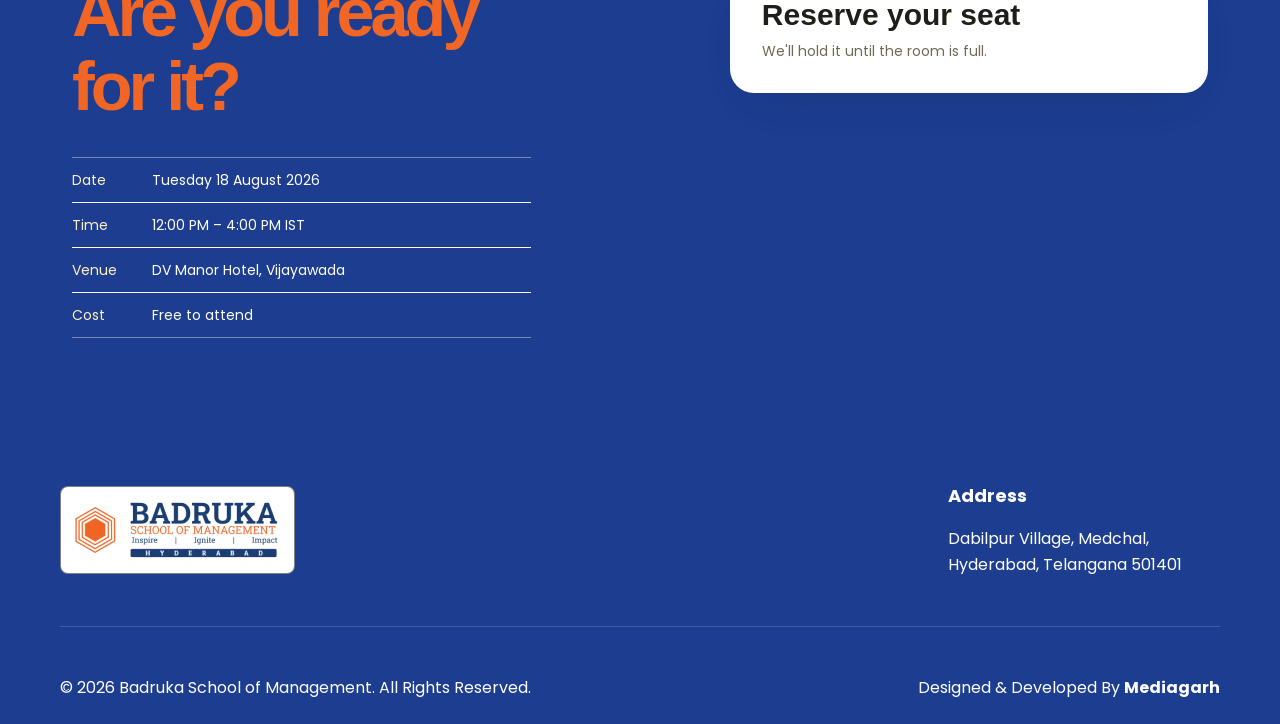
==== commit 45d2c8b7: "change" ====
--- a/index.html
+++ b/index.html
@@ -198,12 +198,13 @@
     </div>
     <div class="container form-container pt-0 d-flex flex-column container-gap">
       <div class="row">
-        <div class="d-flex flex-column gap-2 col-md-7 pe-md-5">
+        <div class="d-flex flex-column gap-2 col-md-10 pe-md-5">
           <span class="text-primary text-uppercase tracking-wide hero-span">The honest question</span>
           <h2 class="text-darkblack fw-600 honest-question-heading mb-2">Should I still do an MBA if AI can do half the
             job?
           </h2>
-          <p class="text-color-gray honest-question-para mb-0">Every student, parent and working professional is quietly
+          <p class="text-color-gray max-w-800px honest-question-para mb-0">Every student, parent and working
+            professional is quietly
             asking it. This session doesn't dodge it.</p>
         </div>
       </div>
@@ -747,7 +748,7 @@
     <div class="background-blue">
       <div class="container ">
         <div class="row form-container align-items-center justify-content-md-between">
-          <div class="col-12 col-md-4">
+          <div class="col-12 col-md-5">
             <div class="">
               <p class="text-uppercase tracking-wide text-primary fw-600 hero-span mb-2 mb-md-3">Free masterclass · 20
                 seats</p>
@@ -774,7 +775,7 @@
               </div>
             </div>
           </div>
-          <div class="col-12 col-md-7 align-items-center justify-content-md-end d-flex " id="admissionForm">
+          <div class="col-12 col-md-6 align-items-center justify-content-md-end d-flex " id="admissionForm">
             <div class="form-card bg-white ">
               <h3 class="text-darkblack form-header fw-bold mb-2">Reserve your seat</h3>
               <p class="text-color-gray form-subheading">We'll hold it until the room is full.</p>
--- a/css/style.css
+++ b/css/style.css
@@ -420,10 +420,14 @@
 .stat-number,
 .form-header,
 .logo-container-heading,
-.reframe-text,
 .venue-head {
   font-size: 30px;
   line-height: 36px;
+}
+
+.reframe-text {
+  font-size: 28px;
+  line-height: 32px;
 }
 
 .form-container {
@@ -561,6 +565,10 @@
 
 .max-w-460px {
   max-width: 460px !important;
+}
+
+.max-w-800px {
+  max-width: 800px !important;
 }
 
 .pgdm-student {
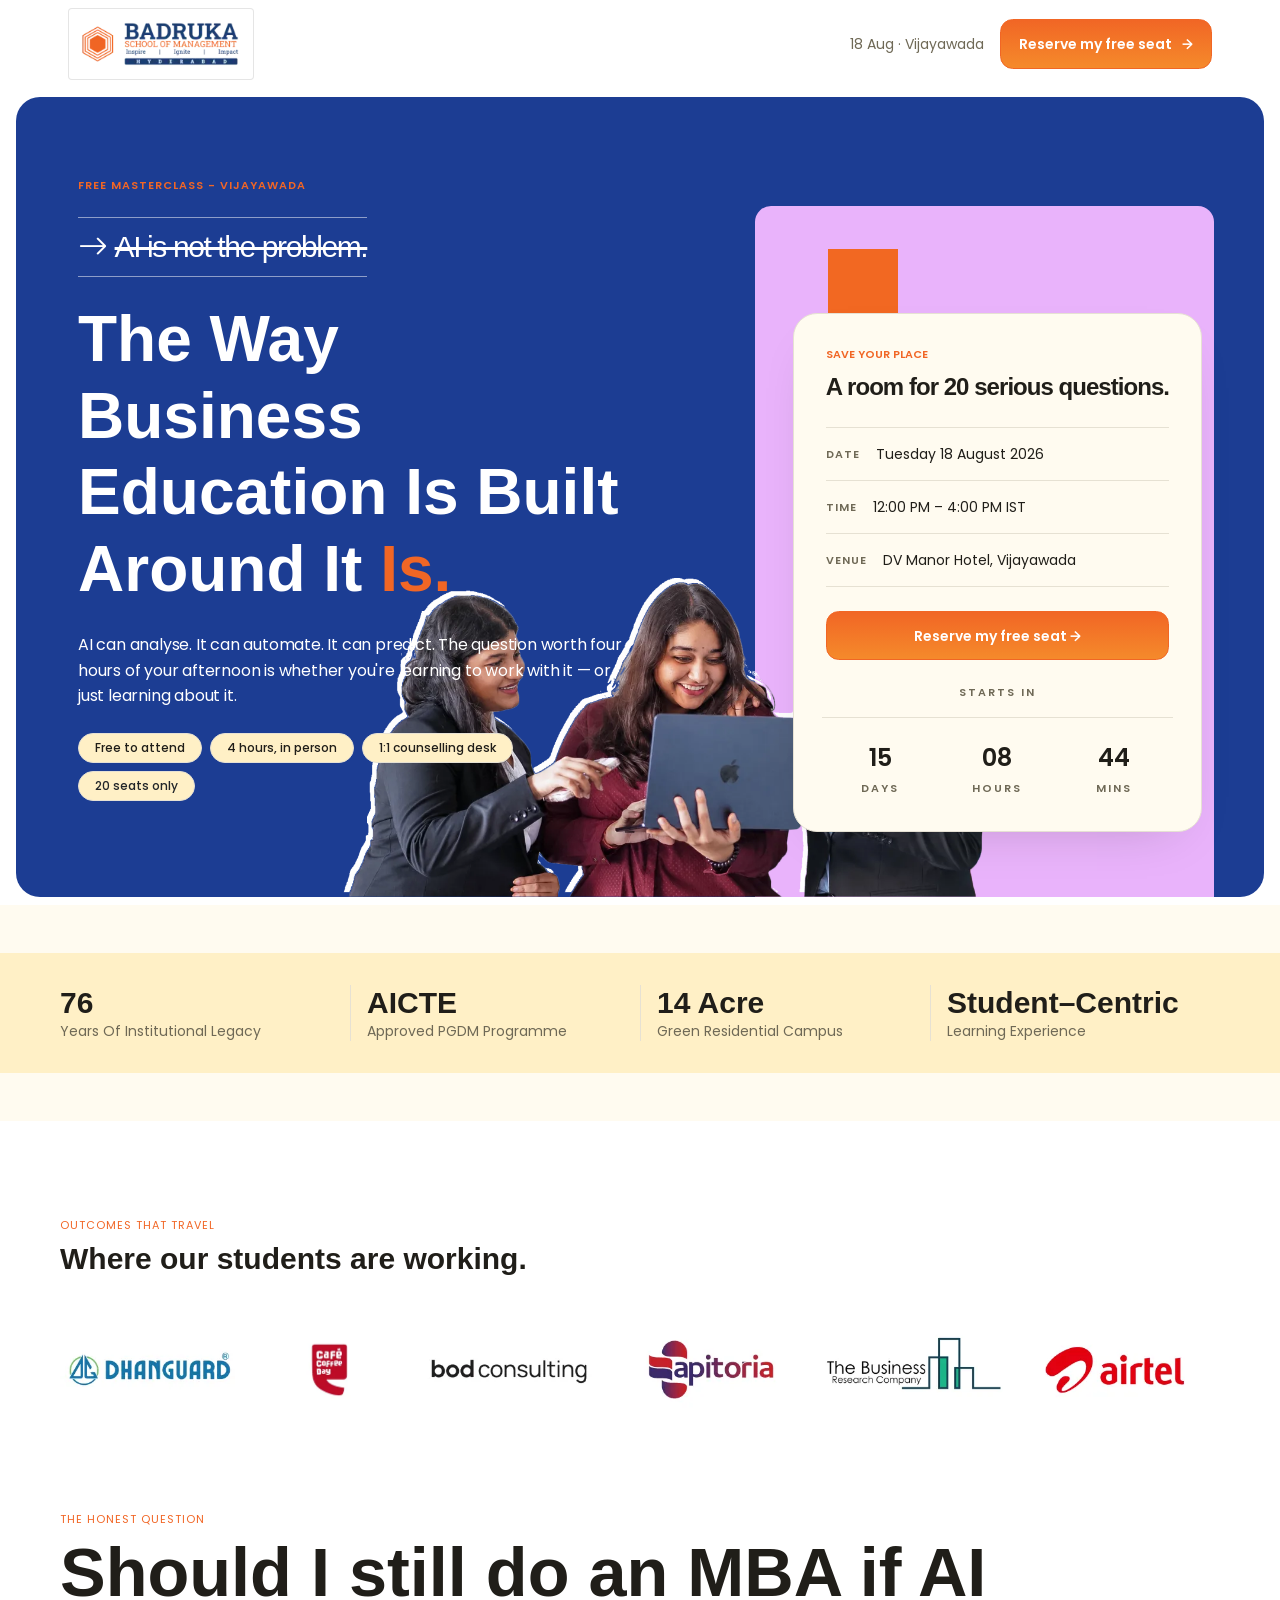
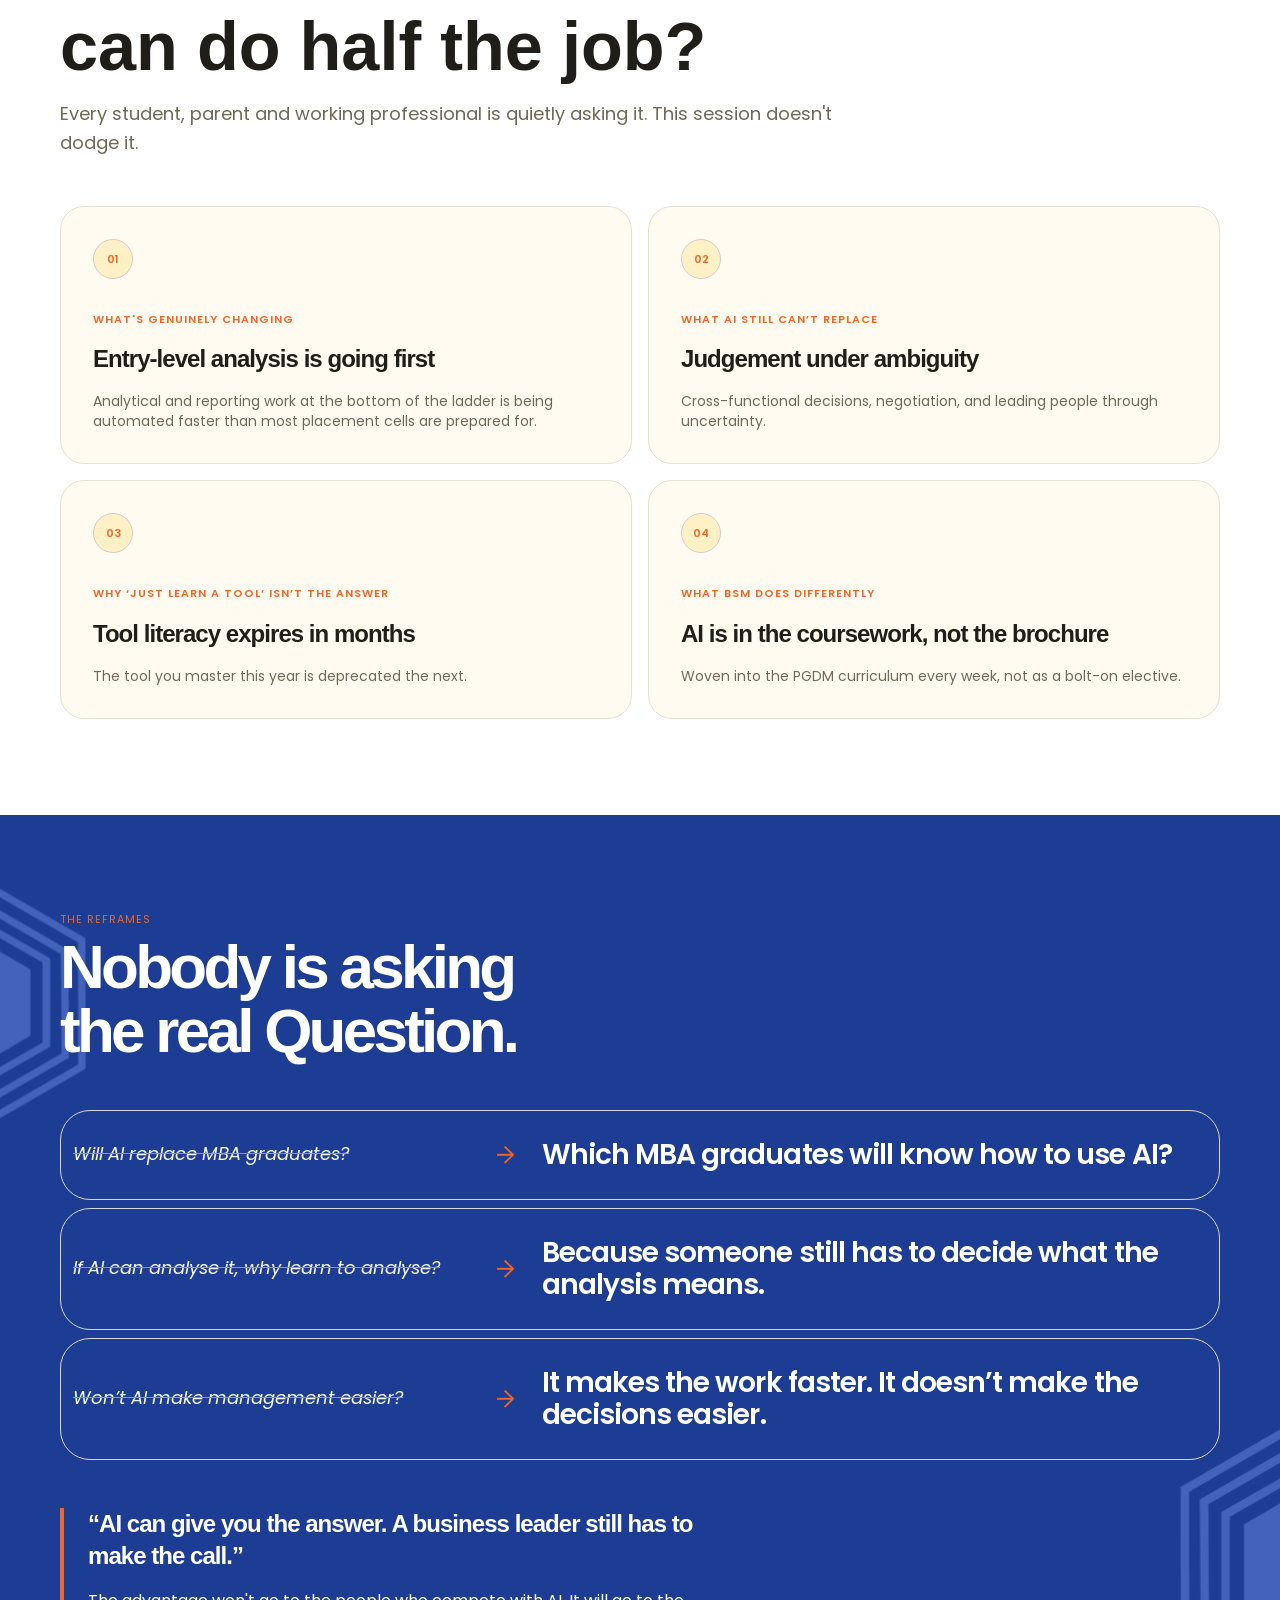
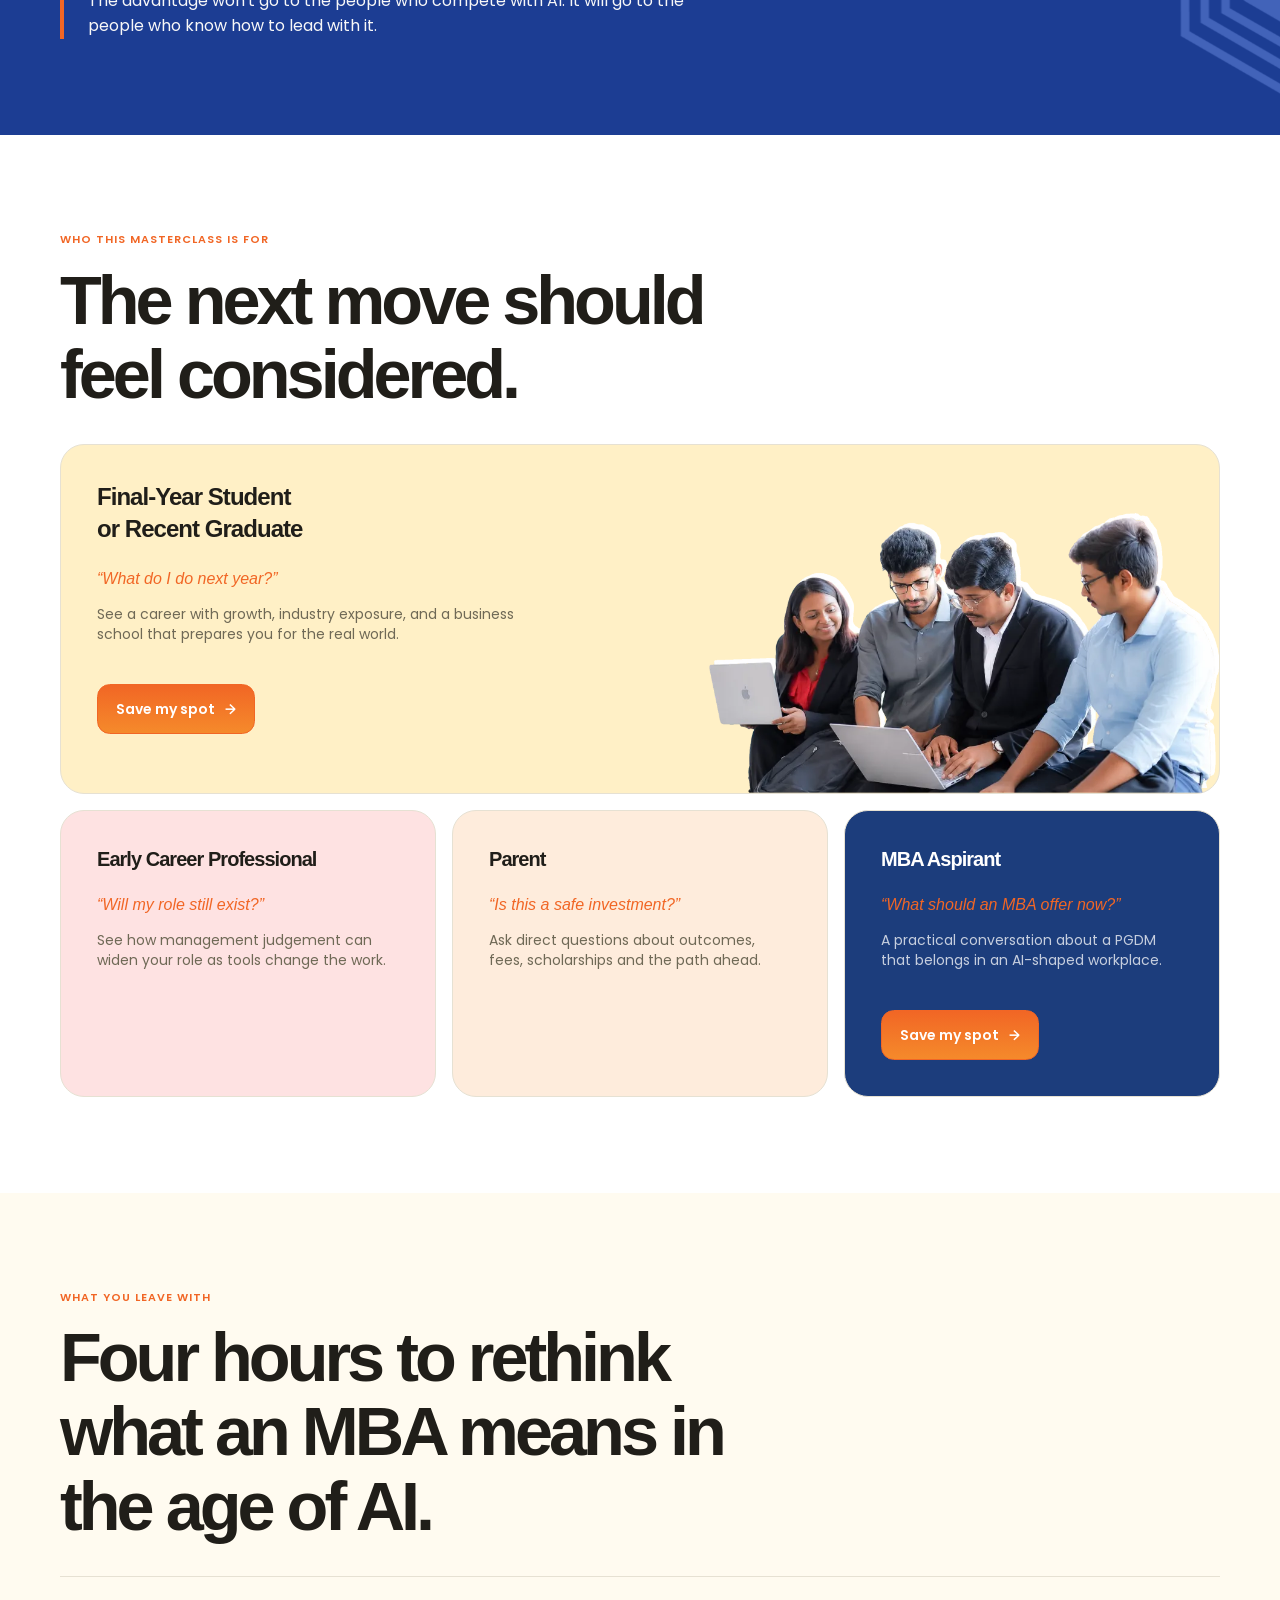
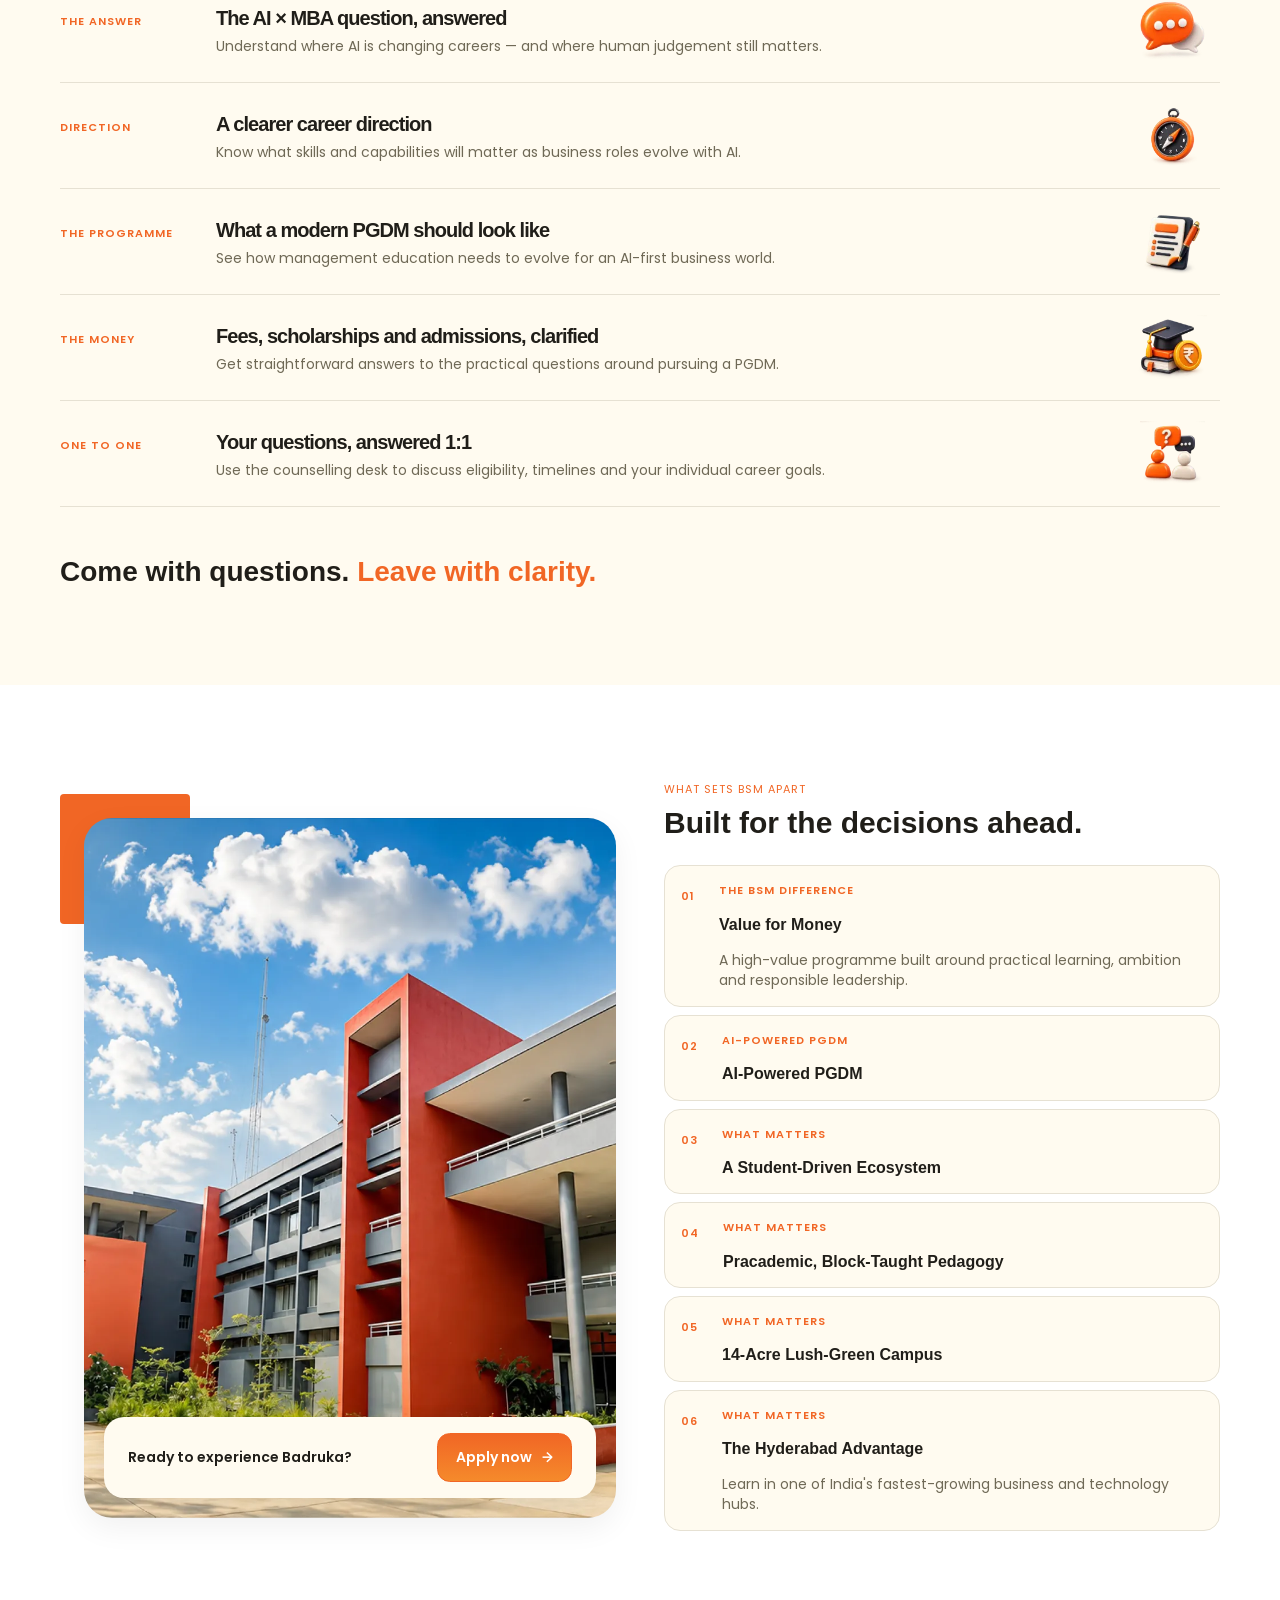
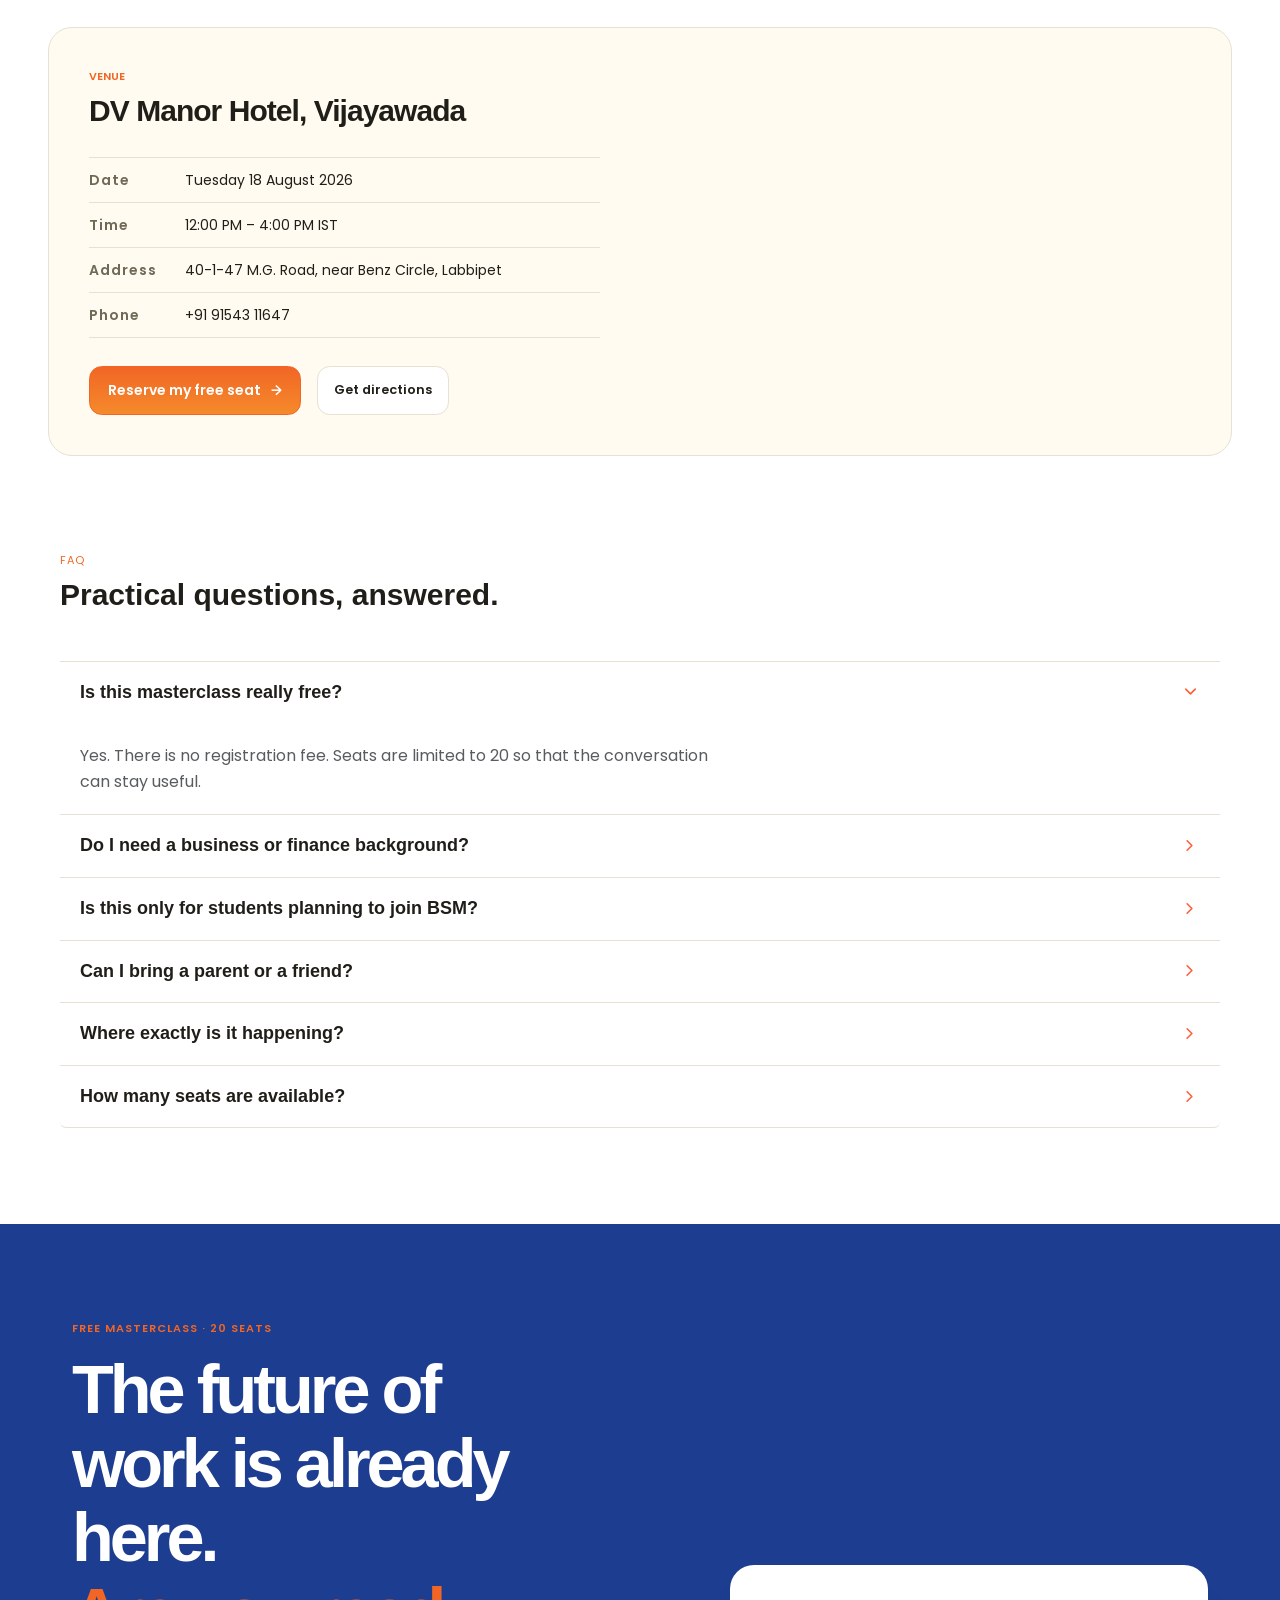
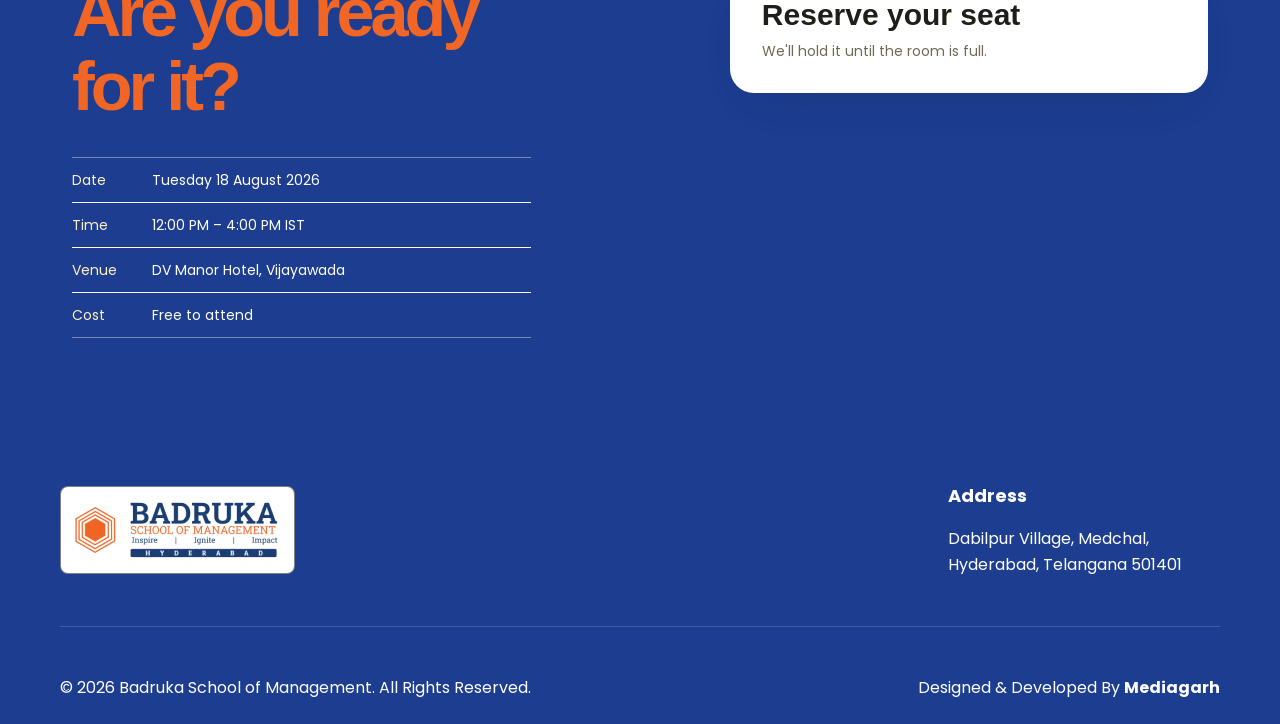
==== commit afa83b18: "change svg" ====
--- a/index.html
+++ b/index.html
@@ -278,6 +278,8 @@
     </div>
   </section>
   <section class="position-relative overflow-hidden">
+    <img src="images/BSM_2.svg" alt="" class="d-none d-md-block reframe-bg-pattern reframe-pattern-left" />
+    <img src="images/BSM_2.svg" alt="" class="d-none d-md-block reframe-bg-pattern reframe-pattern-right" />
     <div class="container-fluid bg-blue reframe-section">
       <div class="container form-container">
         <div class="d-flex flex-column container-gap">
--- a/css/style.css
+++ b/css/style.css
@@ -644,19 +644,44 @@
   transform: rotate(90deg);
 }
 
-/* .reframe-section::before { */
-/* content: ""; */
-/* position: absolute; */
-/* top: 0; */
-/* left: 0; */
-/* width: 100%; */
-/* height: 100%; */
-/* background-image: url('../images/Container_margin.webp');
-  background-repeat: no-repeat;
-  background-position: center center;
-  background-size: contain; */
-/* opacity: 0.6; */
-/* } */
+/* Base styles for both background pattern images */
+.reframe-bg-pattern {
+  position: absolute;
+  pointer-events: none;
+  z-index: 1;
+  /* Keeps pattern behind content */
+}
+
+/* Ensure inner content stays on top of patterns */
+.reframe-section .form-container {
+  position: relative;
+  z-index: 2;
+}
+
+/* Top Left Pattern Positioning */
+.reframe-pattern-left {
+  top: 20%;
+  left: -80px;
+  transform: translateY(-50%);
+  width: 280px;
+  /* Adjust size based on your image dimensions */
+  height: auto;
+  mix-blend-mode: luminosity;
+  aspect-ratio: 33/43;
+
+}
+
+/* Bottom Right Pattern Positioning */
+.reframe-pattern-right {
+  bottom: -40px;
+  right: -90px;
+  width: 320px;
+  transform: rotate(180deg);
+  aspect-ratio: 33/43;
+  /* Adjust size based on your image dimensions */
+  height: auto;
+  mix-blend-mode: luminosity;
+}
 
 .nobody-container-heading {
   font-size: 61.96px;
